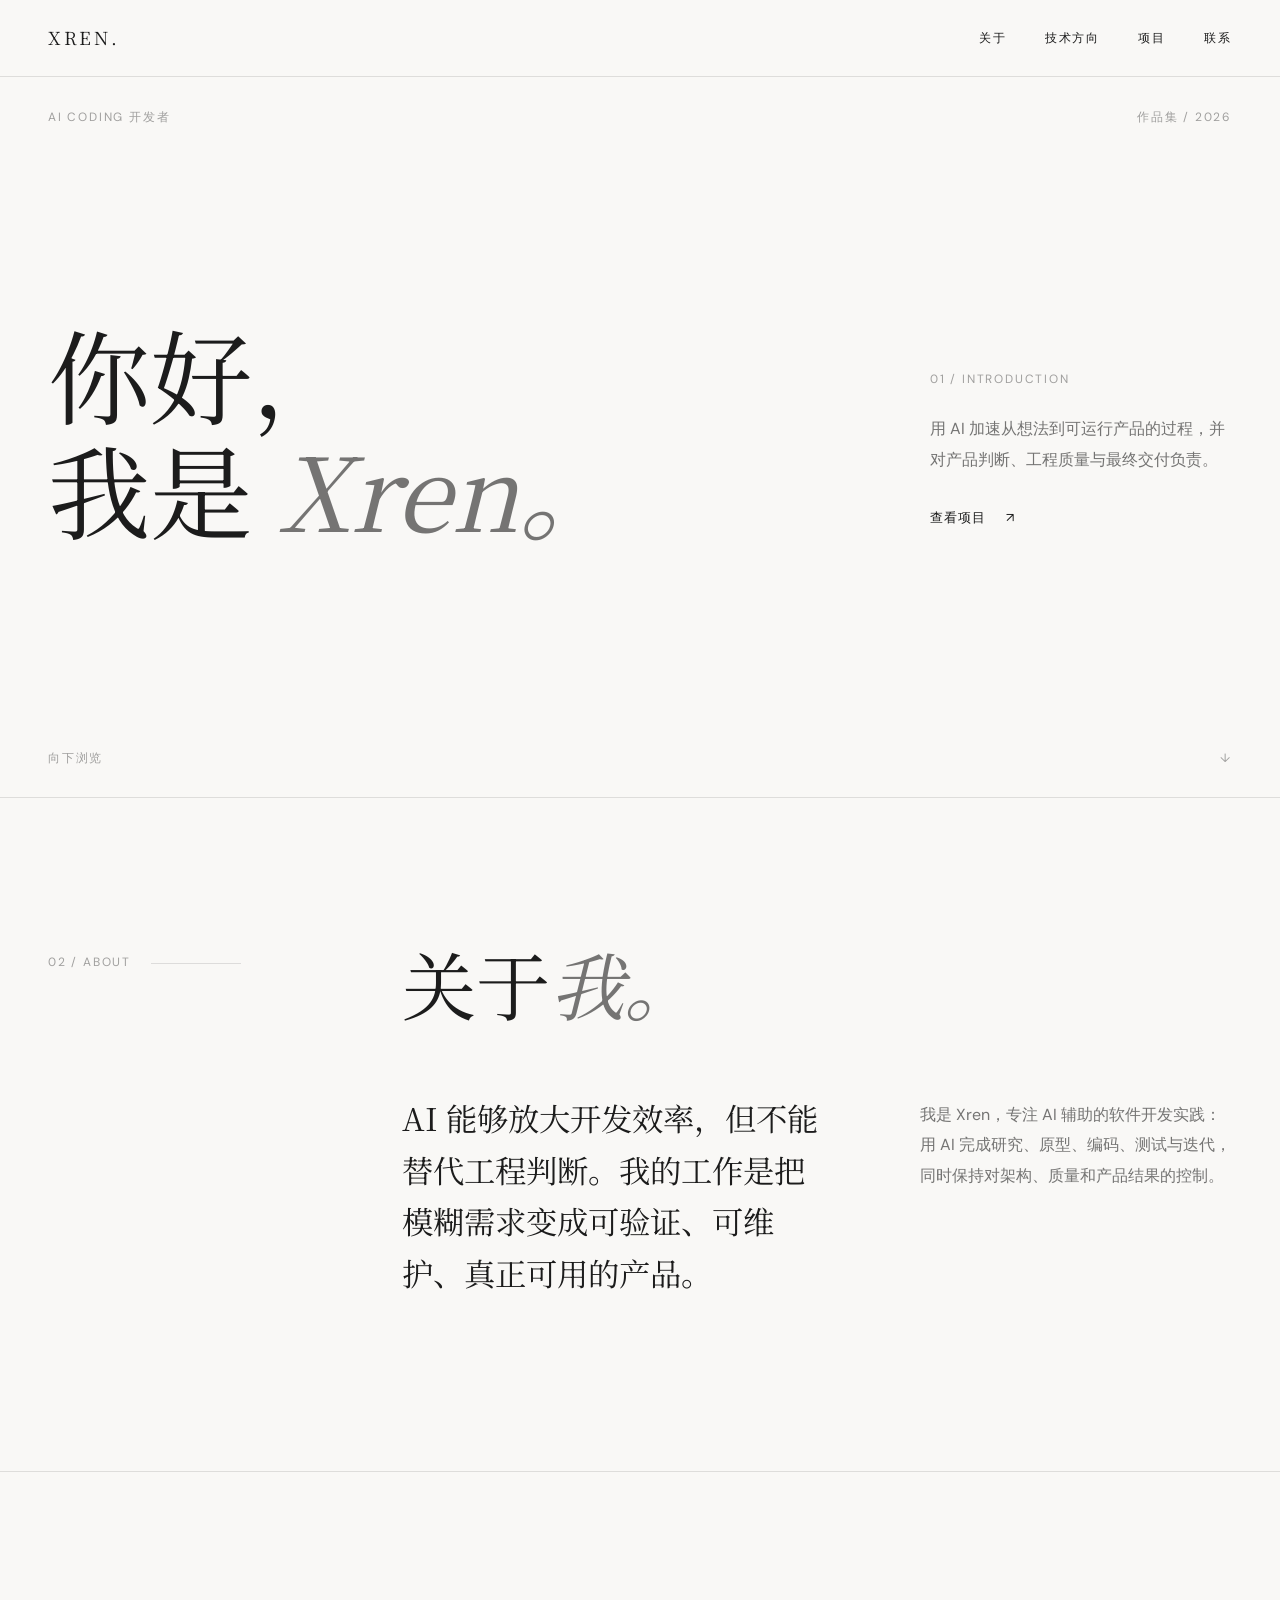
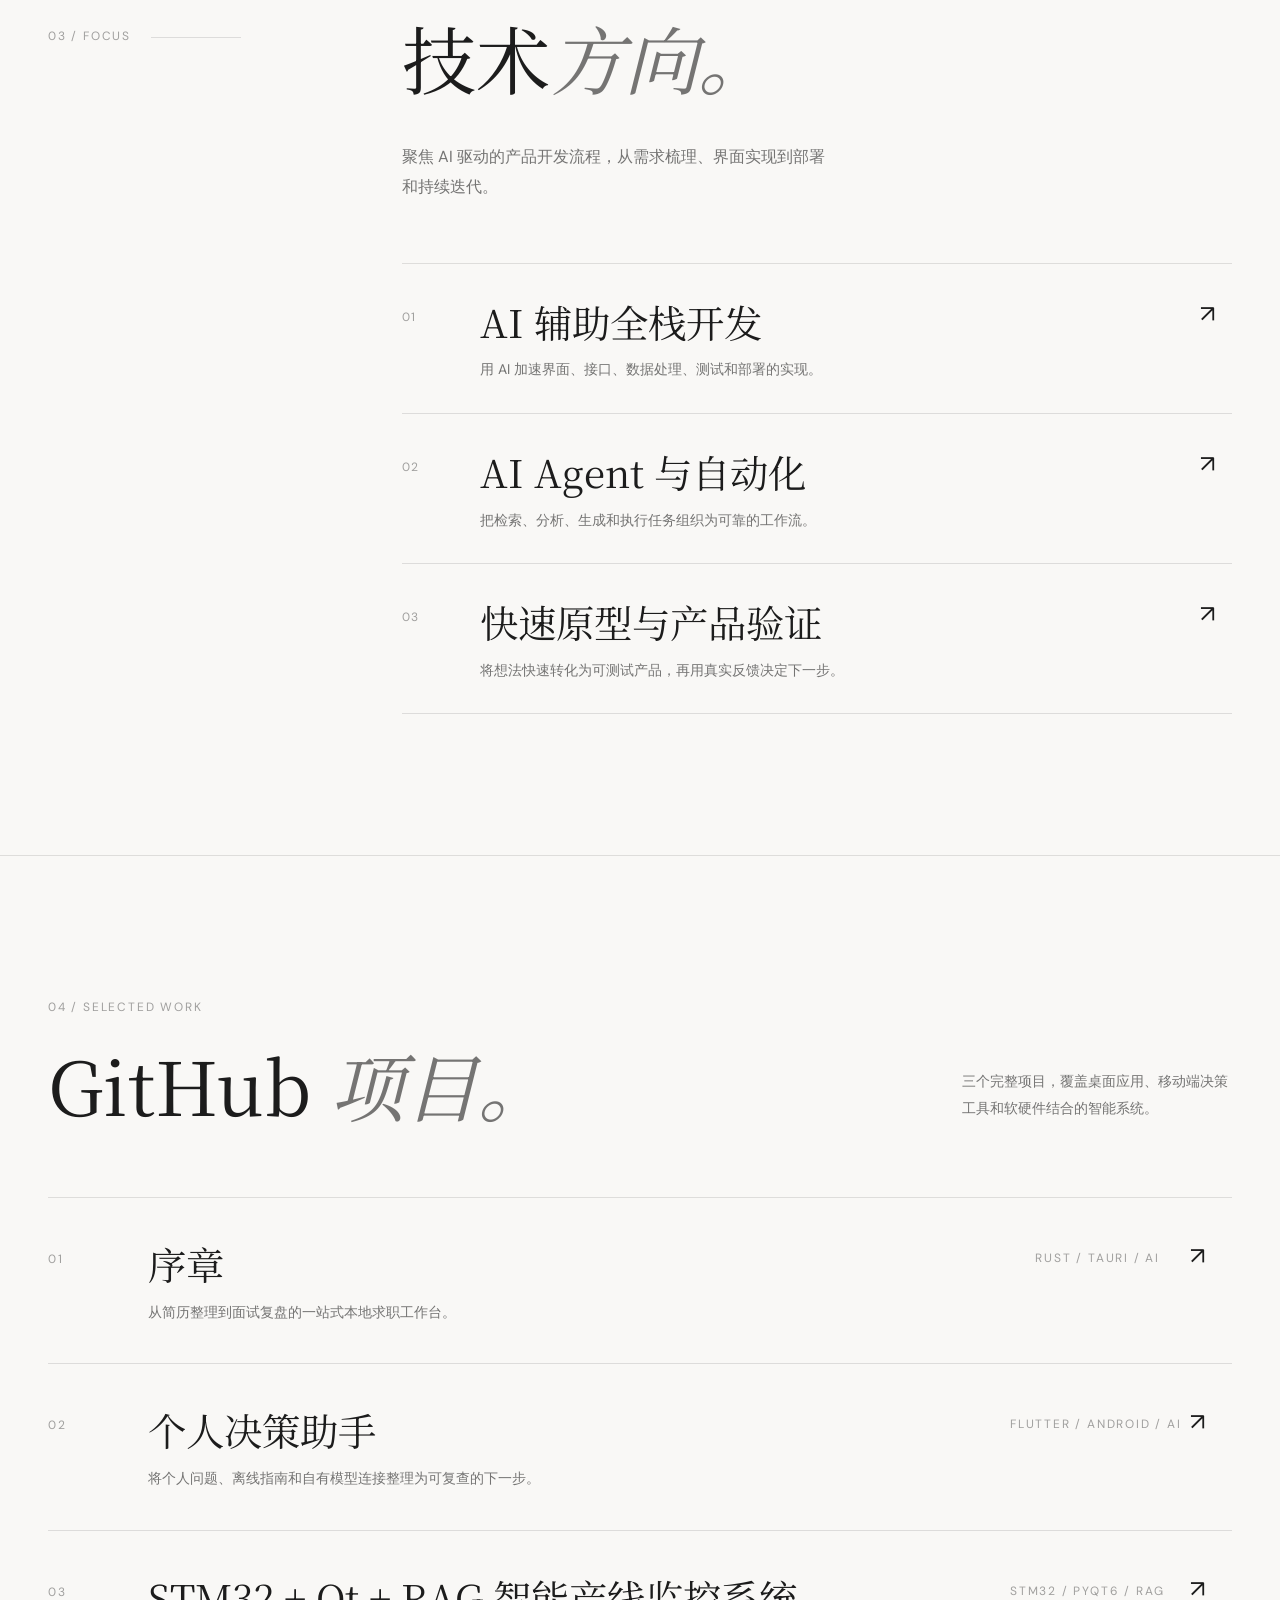
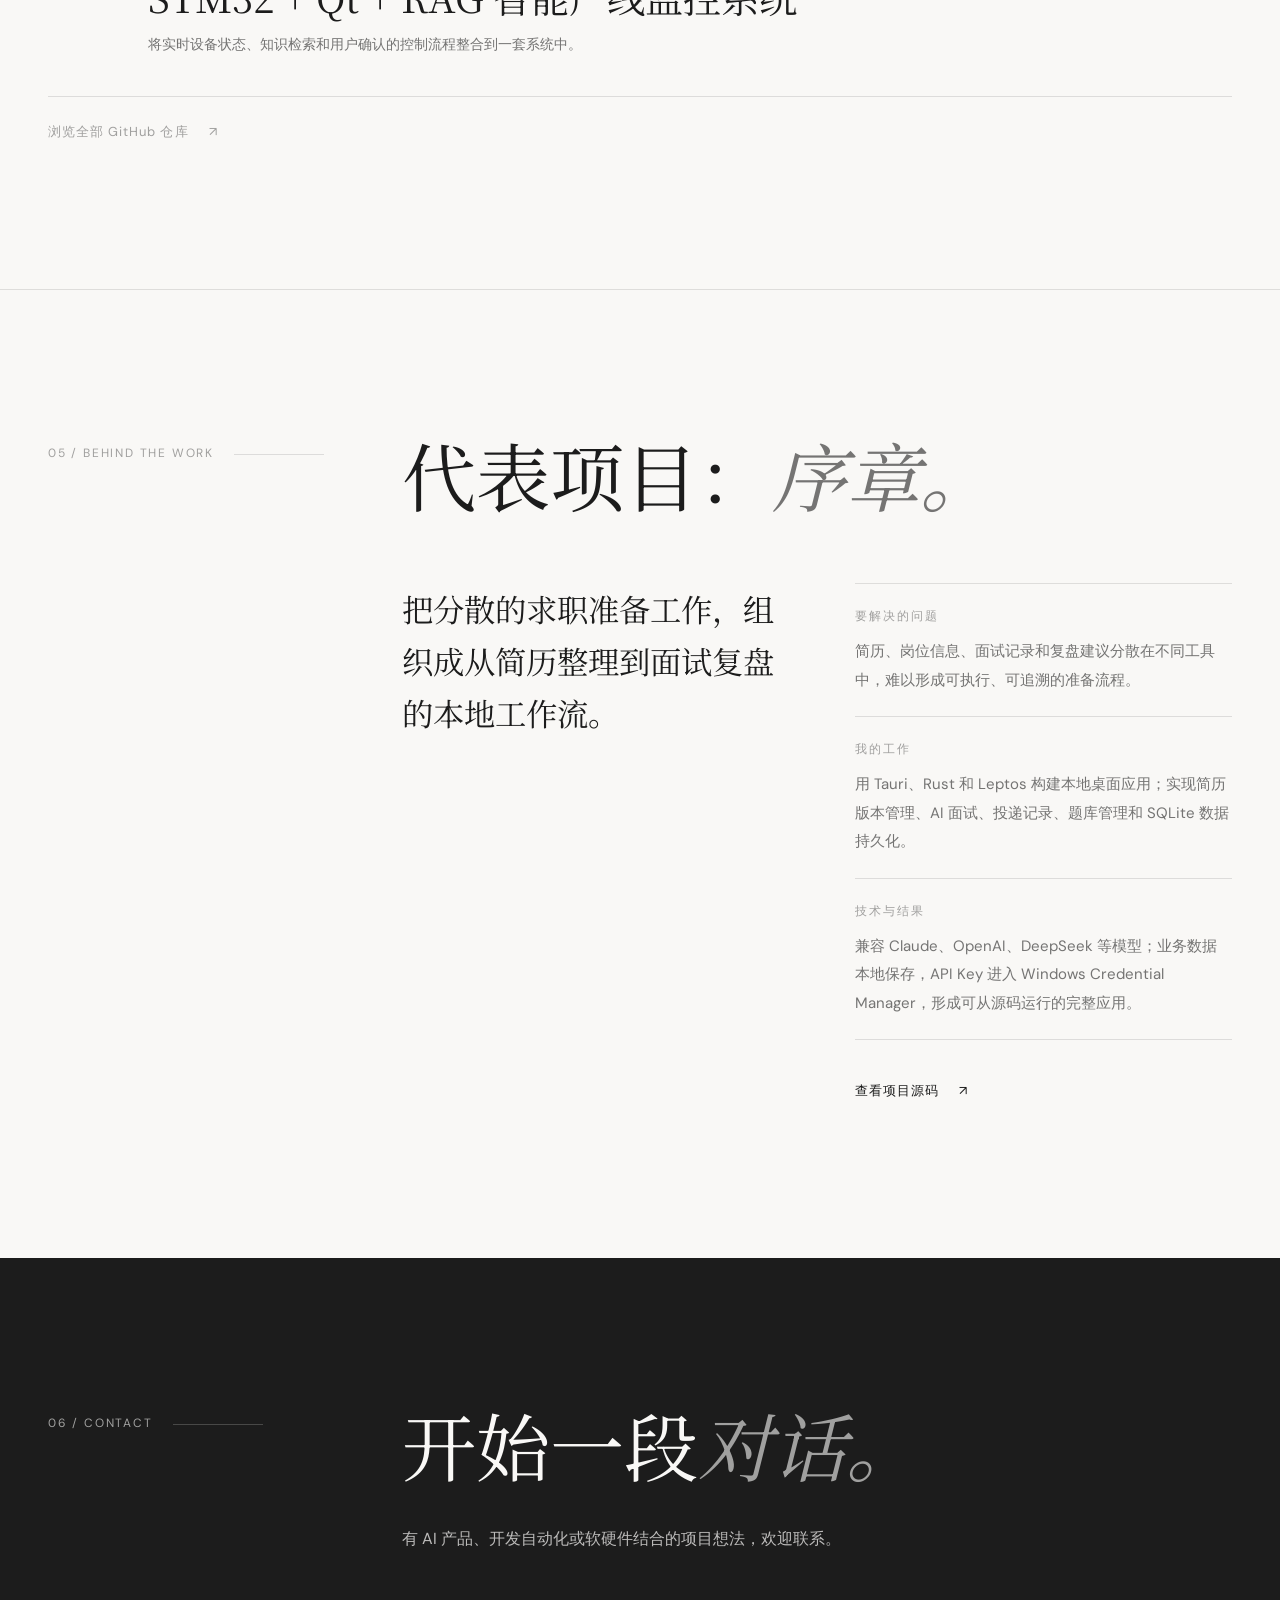
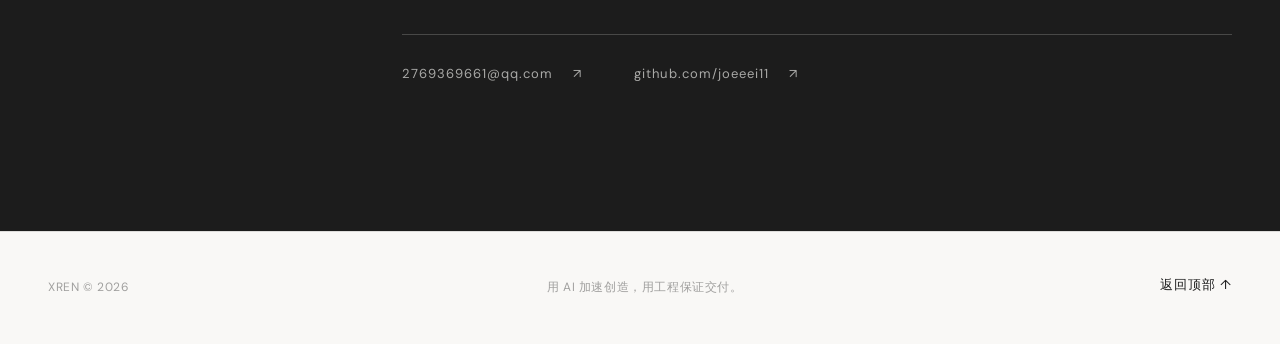
==== index.html @ 2233f20e "feat: publish personal portfolio site" ====
<!doctype html>
<html lang="zh-CN">
  <head>
    <meta charset="UTF-8" />
    <meta name="viewport" content="width=device-width, initial-scale=1" />
    <meta name="theme-color" content="#F9F8F6" />
    <meta name="description" content="Xren 的 AI Coding 作品集：从产品定义到可验证交付的开发实践。" />
    <title>Xren | AI Coding 作品集</title>
    <link rel="stylesheet" href="styles.css" />
    <script src="script.js" defer></script>
  </head>
  <body>
    <a class="skip-link" href="#main">跳转到主要内容</a>

    <header class="site-header" id="top">
      <div class="scroll-progress" aria-hidden="true"></div>
      <div class="container header-inner">
        <a class="wordmark" href="#top" aria-label="Xren，返回首页">XREN<span class="wordmark-dot">.</span></a>
        <button class="menu-toggle" type="button" aria-expanded="false" aria-controls="site-nav" aria-label="打开导航菜单">
          <span></span><span></span>
        </button>
        <nav class="site-nav" id="site-nav" aria-label="主导航">
          <a href="#about">关于</a>
          <a href="#focus">技术方向</a>
          <a href="#projects">项目</a>
          <a href="#contact">联系</a>
        </nav>
      </div>
    </header>

    <main id="main">
      <section class="hero container" aria-labelledby="hero-title">
        <div class="hero-meta"><span>AI Coding 开发者</span><span>作品集 / 2026</span></div>
        <div class="hero-body">
          <h1 id="hero-title">你好，<br />我是 <em>Xren。</em></h1>
          <div class="hero-aside">
            <span class="section-index">01 / INTRODUCTION</span>
            <p>用 AI 加速从想法到可运行产品的过程，并对产品判断、工程质量与最终交付负责。</p>
            <a class="text-link" href="#projects">查看项目 <span aria-hidden="true">↗</span></a>
          </div>
        </div>
        <div class="hero-bottom"><span>向下浏览</span><span aria-hidden="true">↓</span></div>
      </section>

      <section class="section about-section" id="about" aria-labelledby="about-title">
        <div class="container section-grid">
          <div class="section-side"><span class="section-index">02 / ABOUT</span><span class="side-rule" aria-hidden="true"></span></div>
          <div class="section-content">
            <h2 id="about-title">关于<span class="italic-muted">我。</span></h2>
            <div class="about-copy">
              <p class="lead">AI 能够放大开发效率，但不能替代工程判断。我的工作是把模糊需求变成可验证、可维护、真正可用的产品。</p>
              <p>我是 Xren，专注 AI 辅助的软件开发实践：用 AI 完成研究、原型、编码、测试与迭代，同时保持对架构、质量和产品结果的控制。</p>
            </div>
          </div>
        </div>
      </section>

      <section class="section focus-section" id="focus" aria-labelledby="focus-title">
        <div class="container section-grid">
          <div class="section-side"><span class="section-index">03 / FOCUS</span><span class="side-rule" aria-hidden="true"></span></div>
          <div class="section-content">
            <h2 id="focus-title">技术<span class="italic-muted">方向。</span></h2>
            <p class="section-intro">聚焦 AI 驱动的产品开发流程，从需求梳理、界面实现到部署和持续迭代。</p>
            <ol class="focus-list">
              <li><span class="item-number">01</span><div><h3>AI 辅助全栈开发</h3><p>用 AI 加速界面、接口、数据处理、测试和部署的实现。</p></div><span class="item-mark" aria-hidden="true">↗</span></li>
              <li><span class="item-number">02</span><div><h3>AI Agent 与自动化</h3><p>把检索、分析、生成和执行任务组织为可靠的工作流。</p></div><span class="item-mark" aria-hidden="true">↗</span></li>
              <li><span class="item-number">03</span><div><h3>快速原型与产品验证</h3><p>将想法快速转化为可测试产品，再用真实反馈决定下一步。</p></div><span class="item-mark" aria-hidden="true">↗</span></li>
            </ol>
          </div>
        </div>
      </section>

      <section class="section projects-section" id="projects" aria-labelledby="projects-title">
        <div class="container">
          <div class="section-heading"><div><span class="section-index">04 / SELECTED WORK</span><h2 id="projects-title">GitHub <span class="italic-muted">项目。</span></h2></div><p>三个完整项目，覆盖桌面应用、移动端决策工具和软硬件结合的智能系统。</p></div>
          <div class="project-list" aria-label="项目列表">
            <a class="project-row" href="https://github.com/joeeei11/---" target="_blank" rel="noopener noreferrer"><span class="item-number">01</span><div><h3>序章</h3><p>从简历整理到面试复盘的一站式本地求职工作台。</p></div><span class="project-category">RUST / TAURI / AI</span><span class="project-arrow" aria-hidden="true">↗</span></a>
            <a class="project-row" href="https://github.com/joeeei11/-" target="_blank" rel="noopener noreferrer"><span class="item-number">02</span><div><h3>个人决策助手</h3><p>将个人问题、离线指南和自有模型连接整理为可复查的下一步。</p></div><span class="project-category">FLUTTER / ANDROID / AI</span><span class="project-arrow" aria-hidden="true">↗</span></a>
            <a class="project-row" href="https://github.com/joeeei11/STM32-QT-RAG-auto-system" target="_blank" rel="noopener noreferrer"><span class="item-number">03</span><div><h3>STM32 + Qt + RAG 智能产线监控系统</h3><p>将实时设备状态、知识检索和用户确认的控制流程整合到一套系统中。</p></div><span class="project-category">STM32 / PYQT6 / RAG</span><span class="project-arrow" aria-hidden="true">↗</span></a>
          </div>
          <p class="content-note"><a class="text-link" href="https://github.com/joeeei11" target="_blank" rel="noopener noreferrer">浏览全部 GitHub 仓库 <span aria-hidden="true">↗</span></a></p>
        </div>
      </section>

      <section class="section detail-section" id="project-detail" aria-labelledby="detail-title">
        <div class="container section-grid">
          <div class="section-side"><span class="section-index">05 / BEHIND THE WORK</span><span class="side-rule" aria-hidden="true"></span></div>
          <div class="section-content">
            <h2 id="detail-title">代表项目：<span class="italic-muted">序章。</span></h2>
            <div class="detail-layout">
              <p class="lead">把分散的求职准备工作，组织成从简历整理到面试复盘的本地工作流。</p>
              <dl class="detail-list">
                <div><dt>要解决的问题</dt><dd>简历、岗位信息、面试记录和复盘建议分散在不同工具中，难以形成可执行、可追溯的准备流程。</dd></div>
                <div><dt>我的工作</dt><dd>用 Tauri、Rust 和 Leptos 构建本地桌面应用；实现简历版本管理、AI 面试、投递记录、题库管理和 SQLite 数据持久化。</dd></div>
                <div><dt>技术与结果</dt><dd>兼容 Claude、OpenAI、DeepSeek 等模型；业务数据本地保存，API Key 进入 Windows Credential Manager，形成可从源码运行的完整应用。</dd></div>
              </dl>
              <a class="text-link detail-link" href="https://github.com/joeeei11/---" target="_blank" rel="noopener noreferrer">查看项目源码 <span aria-hidden="true">↗</span></a>
            </div>
          </div>
        </div>
      </section>

      <section class="section contact-section" id="contact" aria-labelledby="contact-title">
        <div class="container section-grid">
          <div class="section-side"><span class="section-index">06 / CONTACT</span><span class="side-rule" aria-hidden="true"></span></div>
          <div class="section-content">
            <h2 id="contact-title">开始一段<span class="italic-muted">对话。</span></h2>
            <p class="contact-copy">有 AI 产品、开发自动化或软硬件结合的项目想法，欢迎联系。</p>
            <div class="contact-links"><a class="text-link" href="mailto:2769369661@qq.com">2769369661@qq.com <span aria-hidden="true">↗</span></a><a class="text-link" href="https://github.com/joeeei11" target="_blank" rel="noopener noreferrer">github.com/joeeei11 <span aria-hidden="true">↗</span></a></div>
          </div>
        </div>
      </section>
    </main>

    <footer class="site-footer">
      <div class="container footer-inner"><span>XREN © <span id="year">2026</span></span><span>用 AI 加速创造，用工程保证交付。</span><a class="text-link" href="#top">返回顶部 ↑</a></div>
    </footer>
  </body>
</html>
---- styles.css ----
@import url('https://fonts.googleapis.com/css2?family=DM+Sans:wght@400;500;600&family=Noto+Serif+SC:wght@400;500&display=swap');

:root{--paper:#F9F8F6;--ink:#1C1C1C;--muted:rgba(28,28,28,.6);--soft:rgba(28,28,28,.4);--rule:rgba(28,28,28,.12);--side:clamp(24px,4vw,48px);--serif:'Noto Serif SC',Georgia,serif;--sans:'DM Sans','Microsoft YaHei',sans-serif}
*{box-sizing:border-box}
html{scroll-behavior:smooth;scroll-padding-top:84px}
body{margin:0;background:var(--paper);color:var(--ink);font-family:var(--sans);font-size:16px;line-height:1.75}
a{color:inherit;text-decoration:none}
button{font:inherit}
button,a{-webkit-tap-highlight-color:transparent}
:focus-visible{outline:2px solid var(--ink);outline-offset:5px}
::selection{background:var(--ink);color:var(--paper)}
.container{width:min(100%,1440px);margin-inline:auto;padding-inline:var(--side)}
.skip-link{position:fixed;z-index:200;top:-80px;left:16px;padding:8px 14px;background:var(--ink);color:var(--paper)}
.skip-link:focus{top:16px}
.site-header{position:sticky;top:0;z-index:50;background:rgba(249,248,246,.96);border-bottom:1px solid var(--rule);backdrop-filter:blur(12px)}
.scroll-progress{position:absolute;bottom:-1px;left:0;width:100%;height:1px;background:var(--ink);transform:scaleX(var(--scroll-progress,0));transform-origin:left;pointer-events:none}
.header-inner{height:76px;display:flex;align-items:center;justify-content:space-between;gap:32px}
.wordmark{font-family:var(--serif);font-size:18px;font-weight:400;letter-spacing:.15em;white-space:nowrap}
.wordmark-dot{letter-spacing:0}
.site-nav{display:flex;align-items:center;gap:clamp(24px,3vw,48px)}
.site-nav a,.section-index,.hero-meta,.hero-bottom,.item-number,.project-category,.content-note,.contact-links,.site-footer{font-size:12px;letter-spacing:.15em}
.site-nav a,.text-link,.site-footer a{position:relative}
.site-nav a::after,.text-link::after{content:"";position:absolute;right:0;bottom:-3px;left:0;height:1px;background:currentColor;transform:scaleX(0);transform-origin:right;transition:transform .5s ease}
.site-nav a:hover::after,.site-nav a:focus-visible::after,.text-link:hover::after,.text-link:focus-visible::after{transform:scaleX(1);transform-origin:left}
.site-nav a[aria-current="location"]{color:var(--ink)}
.site-nav a[aria-current="location"]::after{transform:scaleX(1)}
.menu-toggle{display:none}
.hero{min-height:min(720px,calc(100svh - 76px));display:flex;flex-direction:column;justify-content:space-between;padding-top:30px;padding-bottom:28px}
.hero-meta,.hero-bottom{display:flex;justify-content:space-between;gap:20px;text-transform:uppercase;color:var(--soft)}
.hero-body{display:grid;grid-template-columns:minmax(0,8fr) minmax(230px,3fr);gap:clamp(32px,6vw,96px);align-items:end;padding-block:70px 84px}
h1,h2,h3,p{margin-top:0}
h1,h2,h3{font-family:var(--serif);font-weight:400;letter-spacing:0}
h1{margin-bottom:0;font-size:clamp(58px,8vw,136px);line-height:1.12}
h1 em,.italic-muted{font-style:italic;color:var(--muted)}
.hero-aside{padding-bottom:12px}
.section-index{display:block;color:var(--soft);text-transform:uppercase;white-space:nowrap}
.hero-aside p{max-width:340px;margin:24px 0 28px;color:var(--muted);line-height:1.9}
.text-link{display:inline-flex;gap:20px;align-items:center;padding-bottom:4px;font-size:13px;letter-spacing:.08em}
.text-link span{transition:transform .5s ease}
.text-link:hover span{transform:translate(3px,-3px)}
.section{padding-block:clamp(96px,11vw,160px);border-top:1px solid var(--rule)}
.section-grid{display:grid;grid-template-columns:minmax(160px,3fr) minmax(0,9fr);gap:clamp(40px,6vw,96px)}
.section-side{display:flex;align-items:flex-start;gap:20px;padding-top:13px}
.side-rule{height:1px;flex:1;max-width:90px;margin-top:11px;background:var(--rule)}
h2{margin-bottom:64px;font-size:clamp(42px,5.8vw,88px);line-height:1.2}
.about-copy{display:grid;grid-template-columns:minmax(0,1.1fr) minmax(0,.8fr);gap:clamp(32px,7vw,120px);align-items:start}
.lead{font-family:var(--serif);font-size:clamp(23px,2.45vw,36px);line-height:1.65}
.about-copy>p:last-child,.section-intro,.focus-list p,.project-row p,.section-heading>p,.detail-list dd,.contact-copy{color:var(--muted);line-height:1.9}
.about-copy>p:last-child{max-width:360px;margin-top:8px}
.section-intro{max-width:430px;margin-top:-24px;margin-bottom:60px}
.focus-list{list-style:none;margin:0;padding:0;border-top:1px solid var(--rule)}
.focus-list li{display:grid;grid-template-columns:54px 1fr 32px;gap:24px;align-items:start;padding:30px 0;border-bottom:1px solid var(--rule);transition:background .5s ease}
.focus-list li:hover,.project-row:hover{background:rgba(28,28,28,.02)}
.item-number{padding-top:13px;color:var(--soft)}
.focus-list h3,.project-row h3{margin:0;font-size:clamp(27px,3vw,42px);line-height:1.45;transition:font-style .5s ease}
.focus-list li:hover h3,.project-row:hover h3{font-style:italic}
.focus-list p,.project-row p{margin:7px 0 0;font-size:14px}
.item-mark,.project-arrow{padding-top:8px;font-size:24px;line-height:1;transition:transform .5s ease}
.focus-list li:hover .item-mark,.project-row:hover .project-arrow{transform:translate(3px,-3px)}
.section-heading{display:flex;justify-content:space-between;align-items:end;gap:48px;margin-bottom:68px}
.section-heading h2{margin:22px 0 0}
.section-heading>p{max-width:270px;margin:0 0 8px;font-size:14px}
.project-list{border-top:1px solid var(--rule)}
.project-row{display:grid;grid-template-columns:70px minmax(0,1fr) 150px 30px;gap:30px;align-items:start;padding:38px 12px 38px 0;border-bottom:1px solid var(--rule);transition:background .5s ease}
.project-category{padding-top:12px;text-align:right;color:var(--soft);white-space:nowrap}
.content-note{margin:24px 0 0;color:var(--soft);letter-spacing:0}
.detail-layout{display:grid;grid-template-columns:minmax(0,1fr) minmax(0,1fr);gap:clamp(44px,6vw,100px)}
.detail-layout .lead{max-width:490px}
.detail-list{margin:0;border-top:1px solid var(--rule)}
.detail-list div{padding:22px 0;border-bottom:1px solid var(--rule)}
.detail-list dt{font-size:12px;letter-spacing:.16em;color:var(--soft)}
.detail-list dd{margin:10px 0 0;font-size:15px}
.detail-link{grid-column:2;justify-self:start;margin-top:-48px}
.contact-section{background:var(--ink);color:var(--paper)}
.contact-section .section-index,.contact-section .italic-muted{color:rgba(249,248,246,.6)}
.contact-section .side-rule{background:rgba(249,248,246,.2)}
.contact-section h2{margin-bottom:35px}
.contact-copy{max-width:450px;color:rgba(249,248,246,.72)}
.contact-links{display:flex;flex-wrap:wrap;gap:16px 52px;margin-top:80px;padding-top:28px;border-top:1px solid rgba(249,248,246,.2);letter-spacing:.08em;color:rgba(249,248,246,.64)}
.site-footer{border-top:1px solid var(--rule);color:var(--soft);letter-spacing:.05em}
.footer-inner{display:flex;justify-content:space-between;align-items:center;gap:25px;min-height:112px}
.site-footer a{color:var(--ink)}

@media (prefers-reduced-motion:no-preference){
  .hero-meta{animation:hero-enter .7s cubic-bezier(.16,1,.3,1) both}
  .hero h1{animation:hero-enter .9s .12s cubic-bezier(.16,1,.3,1) both}
  .hero-aside{animation:hero-enter .9s .3s cubic-bezier(.16,1,.3,1) both}
  .motion-ready .reveal{opacity:0;transform:translateY(22px);transition:opacity .75s ease,transform .75s cubic-bezier(.16,1,.3,1);transition-delay:var(--reveal-delay,0ms)}
  .motion-ready .reveal.is-visible{opacity:1;transform:translateY(0)}
}
@keyframes hero-enter{from{opacity:0;transform:translateY(18px)}to{opacity:1;transform:translateY(0)}}
@media(max-width:900px){.hero-body{grid-template-columns:1fr;gap:50px}.hero-aside{max-width:450px}.section-grid{grid-template-columns:1fr;gap:38px}.section-side{padding-top:0}.about-copy,.detail-layout{gap:48px}.detail-link{grid-column:1;margin-top:0}}
@media(max-width:640px){html{scroll-padding-top:68px}.header-inner{height:68px}.wordmark{font-size:15px}.menu-toggle{display:flex;width:44px;height:44px;flex-direction:column;align-items:center;justify-content:center;gap:6px;border:0;background:transparent;cursor:pointer}.menu-toggle span{display:block;width:22px;height:1px;background:var(--ink);transition:transform .3s ease}.menu-toggle[aria-expanded="true"] span:first-child{transform:translateY(3.5px) rotate(45deg)}.menu-toggle[aria-expanded="true"] span:last-child{transform:translateY(-3.5px) rotate(-45deg)}.site-nav{display:none;position:absolute;top:68px;left:0;right:0;padding:20px var(--side) 30px;background:var(--paper);border-bottom:1px solid var(--rule);flex-direction:column;align-items:stretch;gap:0}.site-nav.is-open{display:flex}.site-nav a{padding:12px 0;font-size:14px}.hero{min-height:calc(100svh - 68px)}.hero-meta,.hero-bottom{font-size:10px}.hero-body{padding-block:72px;gap:48px}h1{font-size:clamp(50px,12vw,76px)}h2{margin-bottom:42px}.section{padding-block:96px}.about-copy,.detail-layout{grid-template-columns:1fr;gap:24px}.section-intro{margin-top:-10px;margin-bottom:45px}.focus-list li{grid-template-columns:30px 1fr 24px;gap:12px;padding:28px 0}.focus-list h3,.project-row h3{font-size:27px}.section-heading{display:block;margin-bottom:42px}.section-heading>p{margin:20px 0 0}.project-row{grid-template-columns:30px 1fr 24px;gap:12px;padding-block:29px}.project-category{grid-column:2;grid-row:2;text-align:left;padding-top:0}.project-arrow{grid-column:3;grid-row:1}.contact-links{margin-top:56px;flex-direction:column}.footer-inner{min-height:130px;flex-wrap:wrap;justify-content:space-between;padding-block:26px}.footer-inner>span:nth-child(2){width:100%;order:3}}
@media(prefers-reduced-motion:reduce){html{scroll-behavior:auto}*,*::before,*::after{animation-duration:.01ms!important;transition-duration:.01ms!important}}
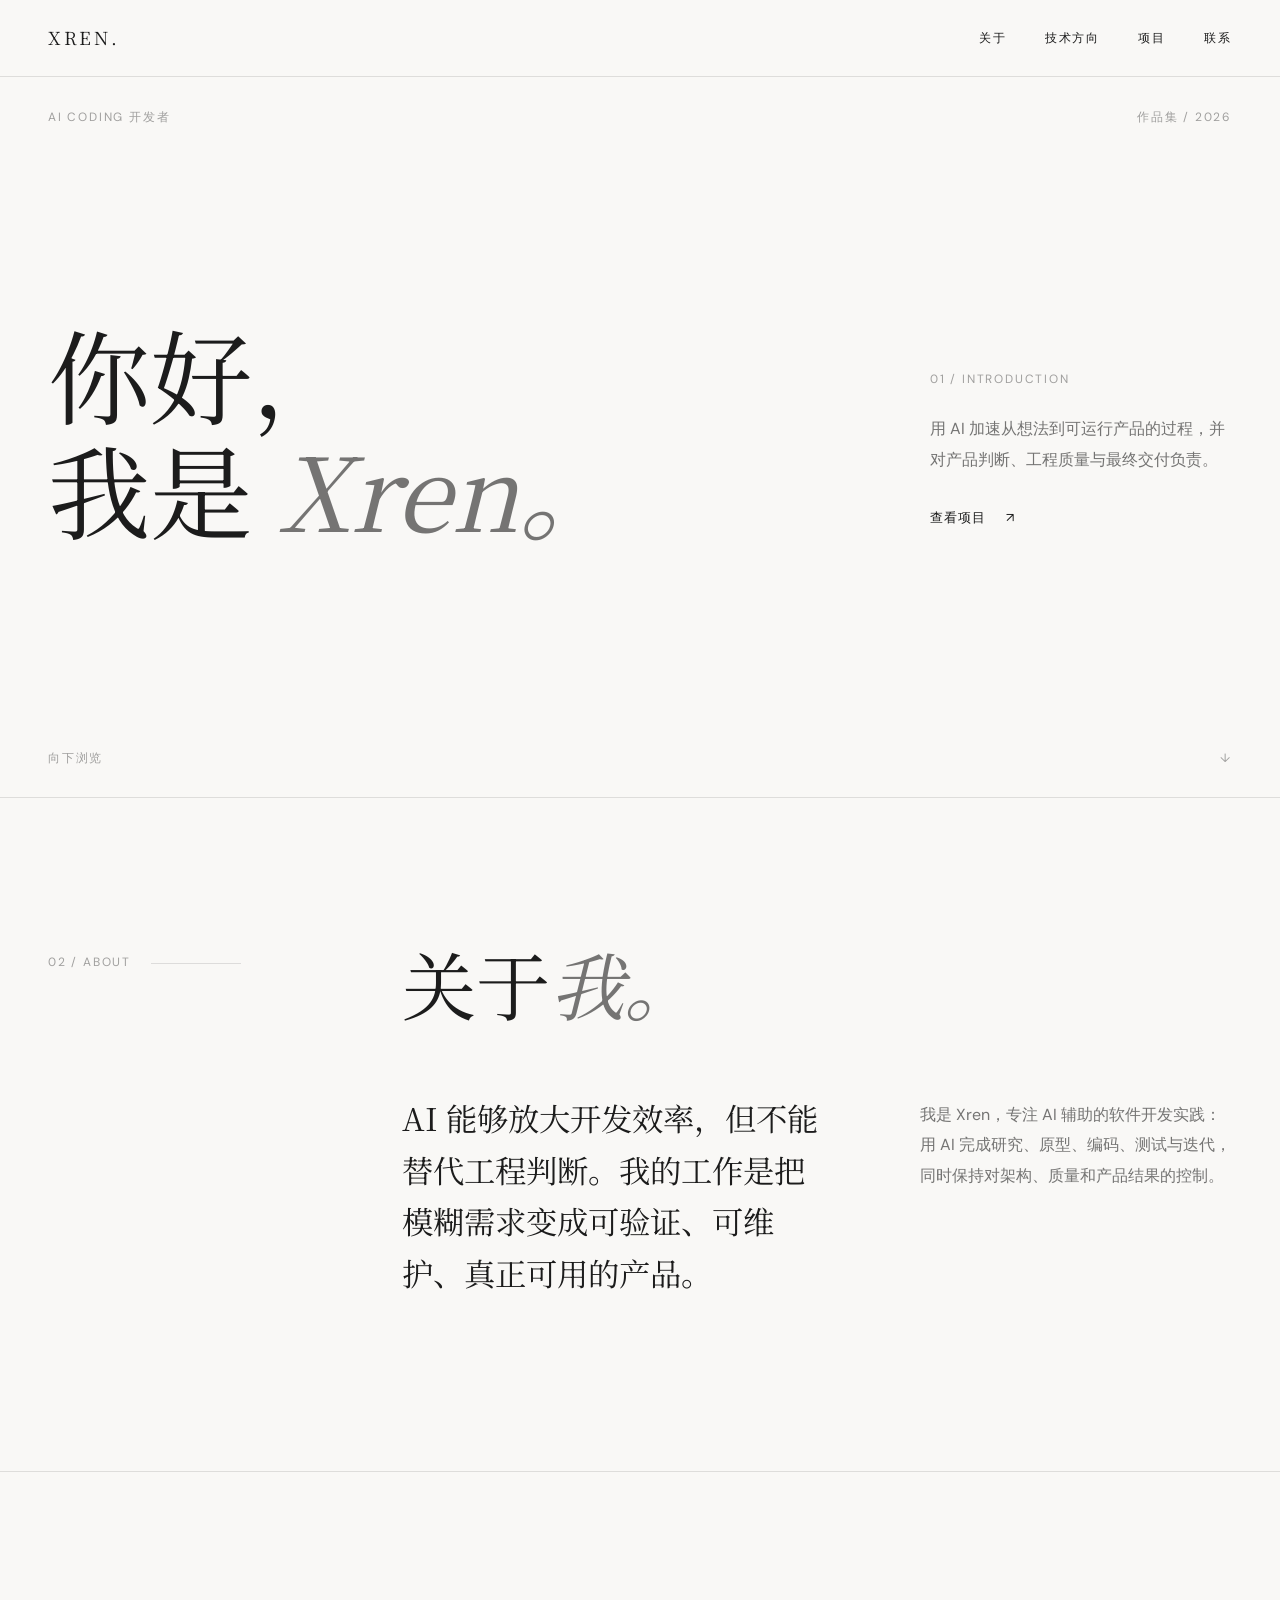
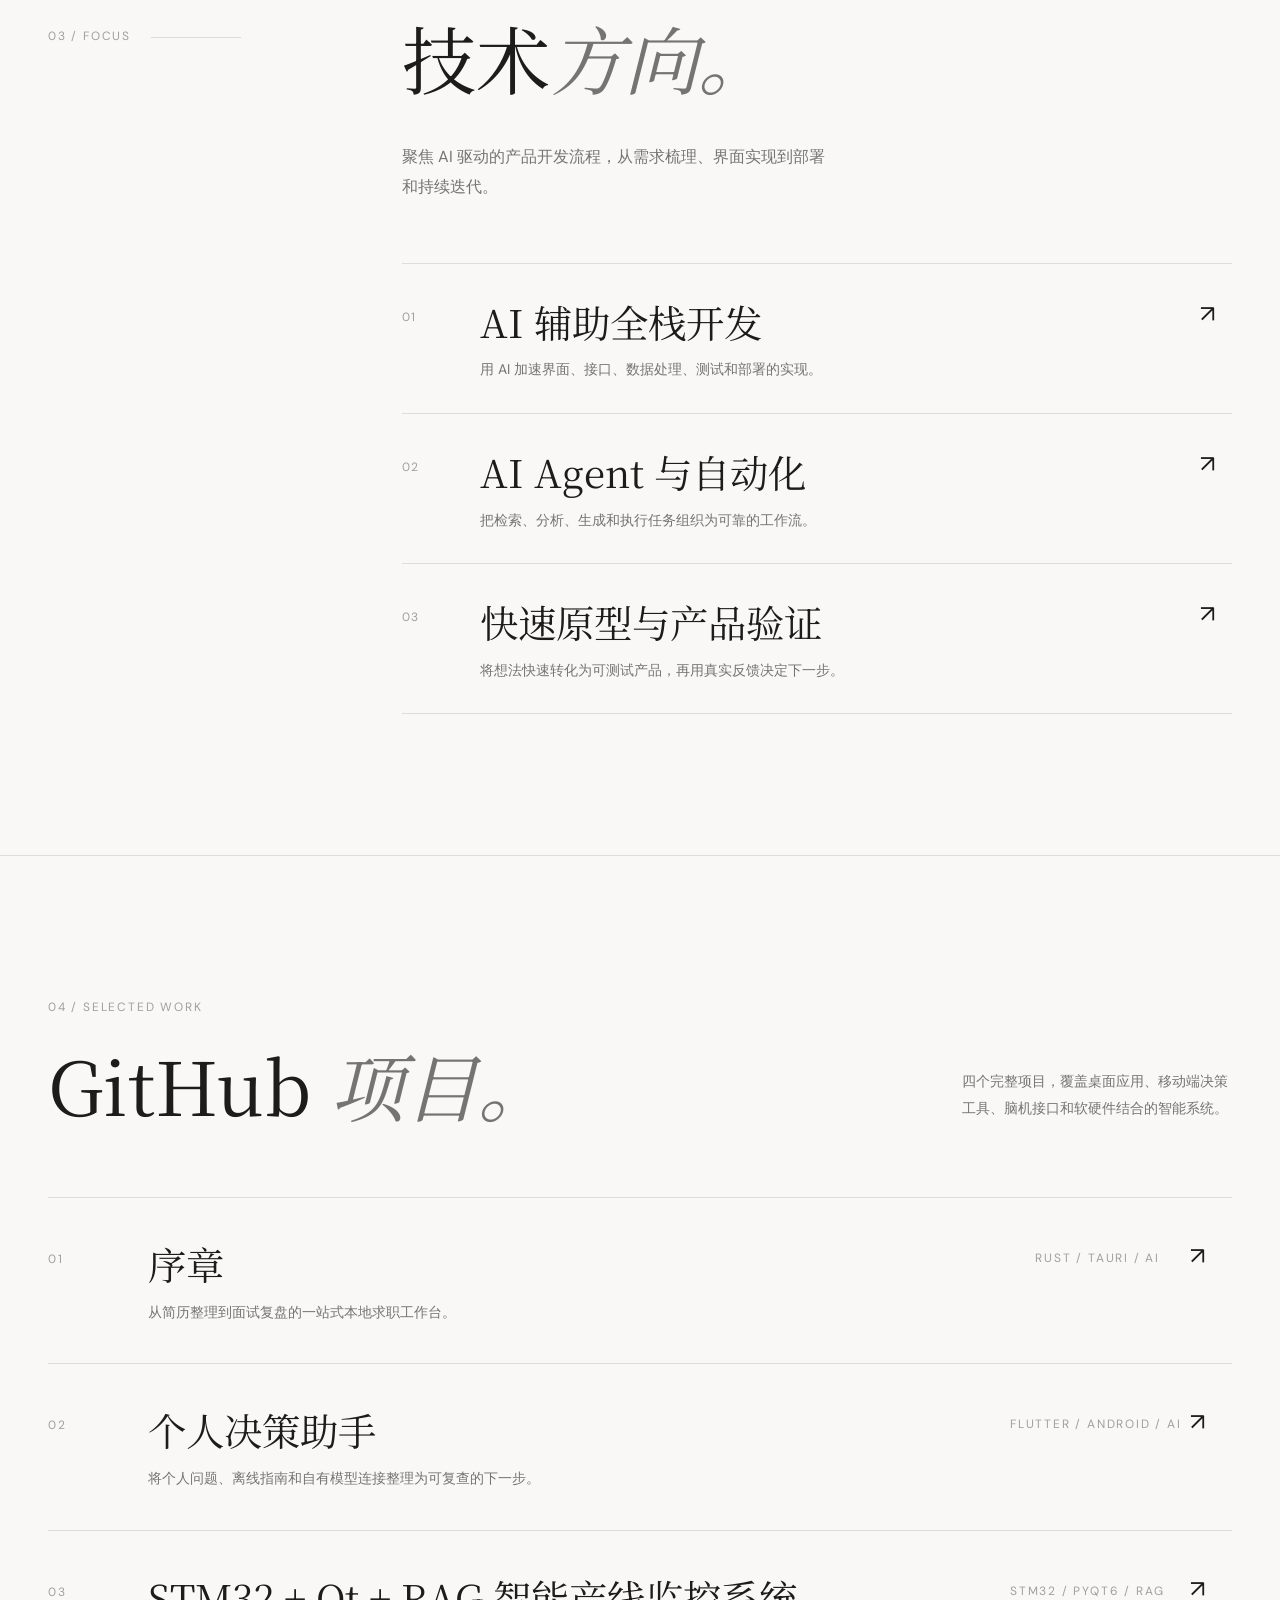
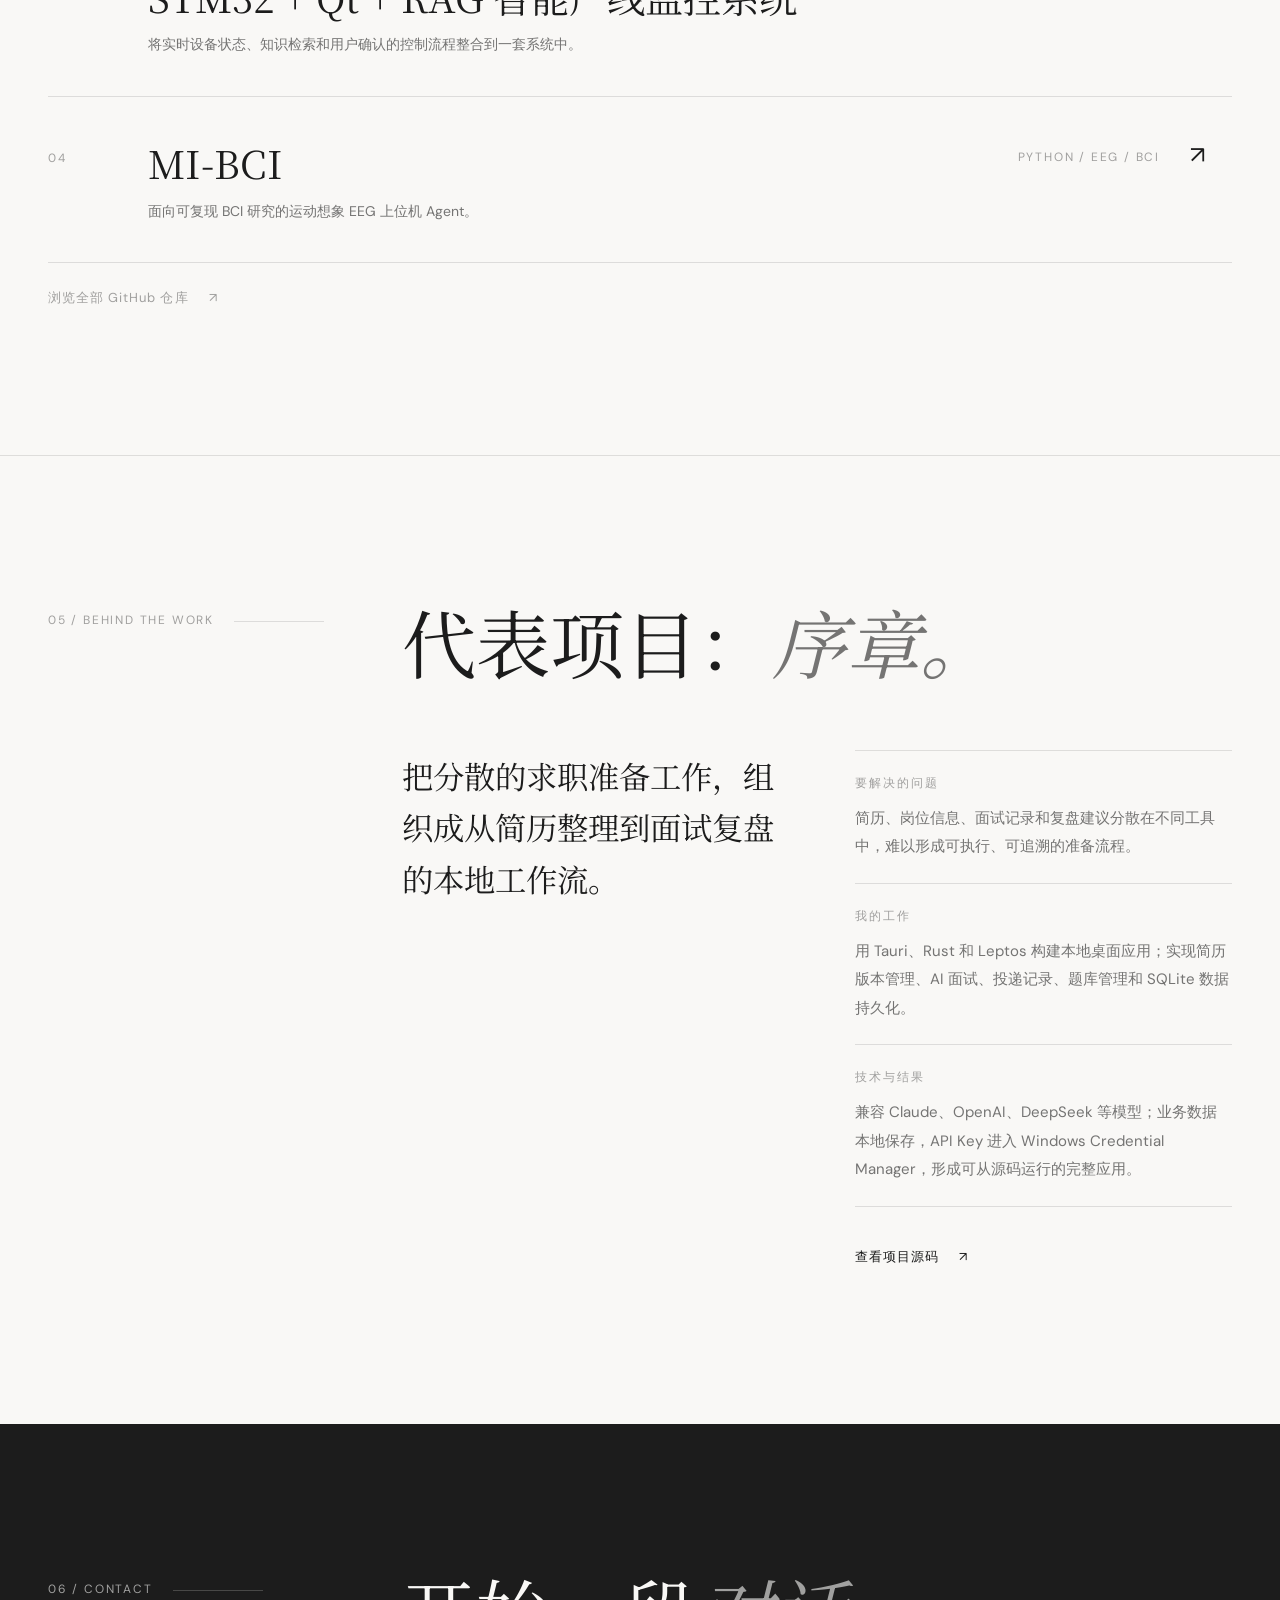
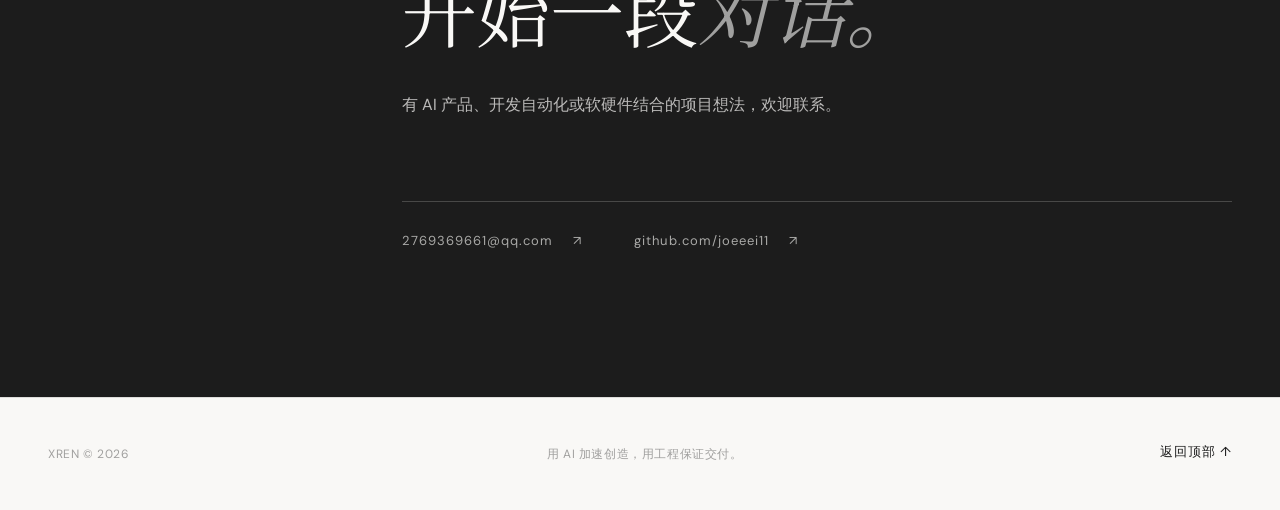
==== commit c6a6ac25: "feat: add mi-bci project" ====
--- a/index.html
+++ b/index.html
@@ -72,11 +72,12 @@
 
       <section class="section projects-section" id="projects" aria-labelledby="projects-title">
         <div class="container">
-          <div class="section-heading"><div><span class="section-index">04 / SELECTED WORK</span><h2 id="projects-title">GitHub <span class="italic-muted">项目。</span></h2></div><p>三个完整项目，覆盖桌面应用、移动端决策工具和软硬件结合的智能系统。</p></div>
+          <div class="section-heading"><div><span class="section-index">04 / SELECTED WORK</span><h2 id="projects-title">GitHub <span class="italic-muted">项目。</span></h2></div><p>四个完整项目，覆盖桌面应用、移动端决策工具、脑机接口和软硬件结合的智能系统。</p></div>
           <div class="project-list" aria-label="项目列表">
             <a class="project-row" href="https://github.com/joeeei11/---" target="_blank" rel="noopener noreferrer"><span class="item-number">01</span><div><h3>序章</h3><p>从简历整理到面试复盘的一站式本地求职工作台。</p></div><span class="project-category">RUST / TAURI / AI</span><span class="project-arrow" aria-hidden="true">↗</span></a>
             <a class="project-row" href="https://github.com/joeeei11/-" target="_blank" rel="noopener noreferrer"><span class="item-number">02</span><div><h3>个人决策助手</h3><p>将个人问题、离线指南和自有模型连接整理为可复查的下一步。</p></div><span class="project-category">FLUTTER / ANDROID / AI</span><span class="project-arrow" aria-hidden="true">↗</span></a>
             <a class="project-row" href="https://github.com/joeeei11/STM32-QT-RAG-auto-system" target="_blank" rel="noopener noreferrer"><span class="item-number">03</span><div><h3>STM32 + Qt + RAG 智能产线监控系统</h3><p>将实时设备状态、知识检索和用户确认的控制流程整合到一套系统中。</p></div><span class="project-category">STM32 / PYQT6 / RAG</span><span class="project-arrow" aria-hidden="true">↗</span></a>
+            <a class="project-row" href="https://github.com/joeeei11/mi-bci" target="_blank" rel="noopener noreferrer"><span class="item-number">04</span><div><h3>MI-BCI</h3><p>面向可复现 BCI 研究的运动想象 EEG 上位机 Agent。</p></div><span class="project-category">PYTHON / EEG / BCI</span><span class="project-arrow" aria-hidden="true">↗</span></a>
           </div>
           <p class="content-note"><a class="text-link" href="https://github.com/joeeei11" target="_blank" rel="noopener noreferrer">浏览全部 GitHub 仓库 <span aria-hidden="true">↗</span></a></p>
         </div>
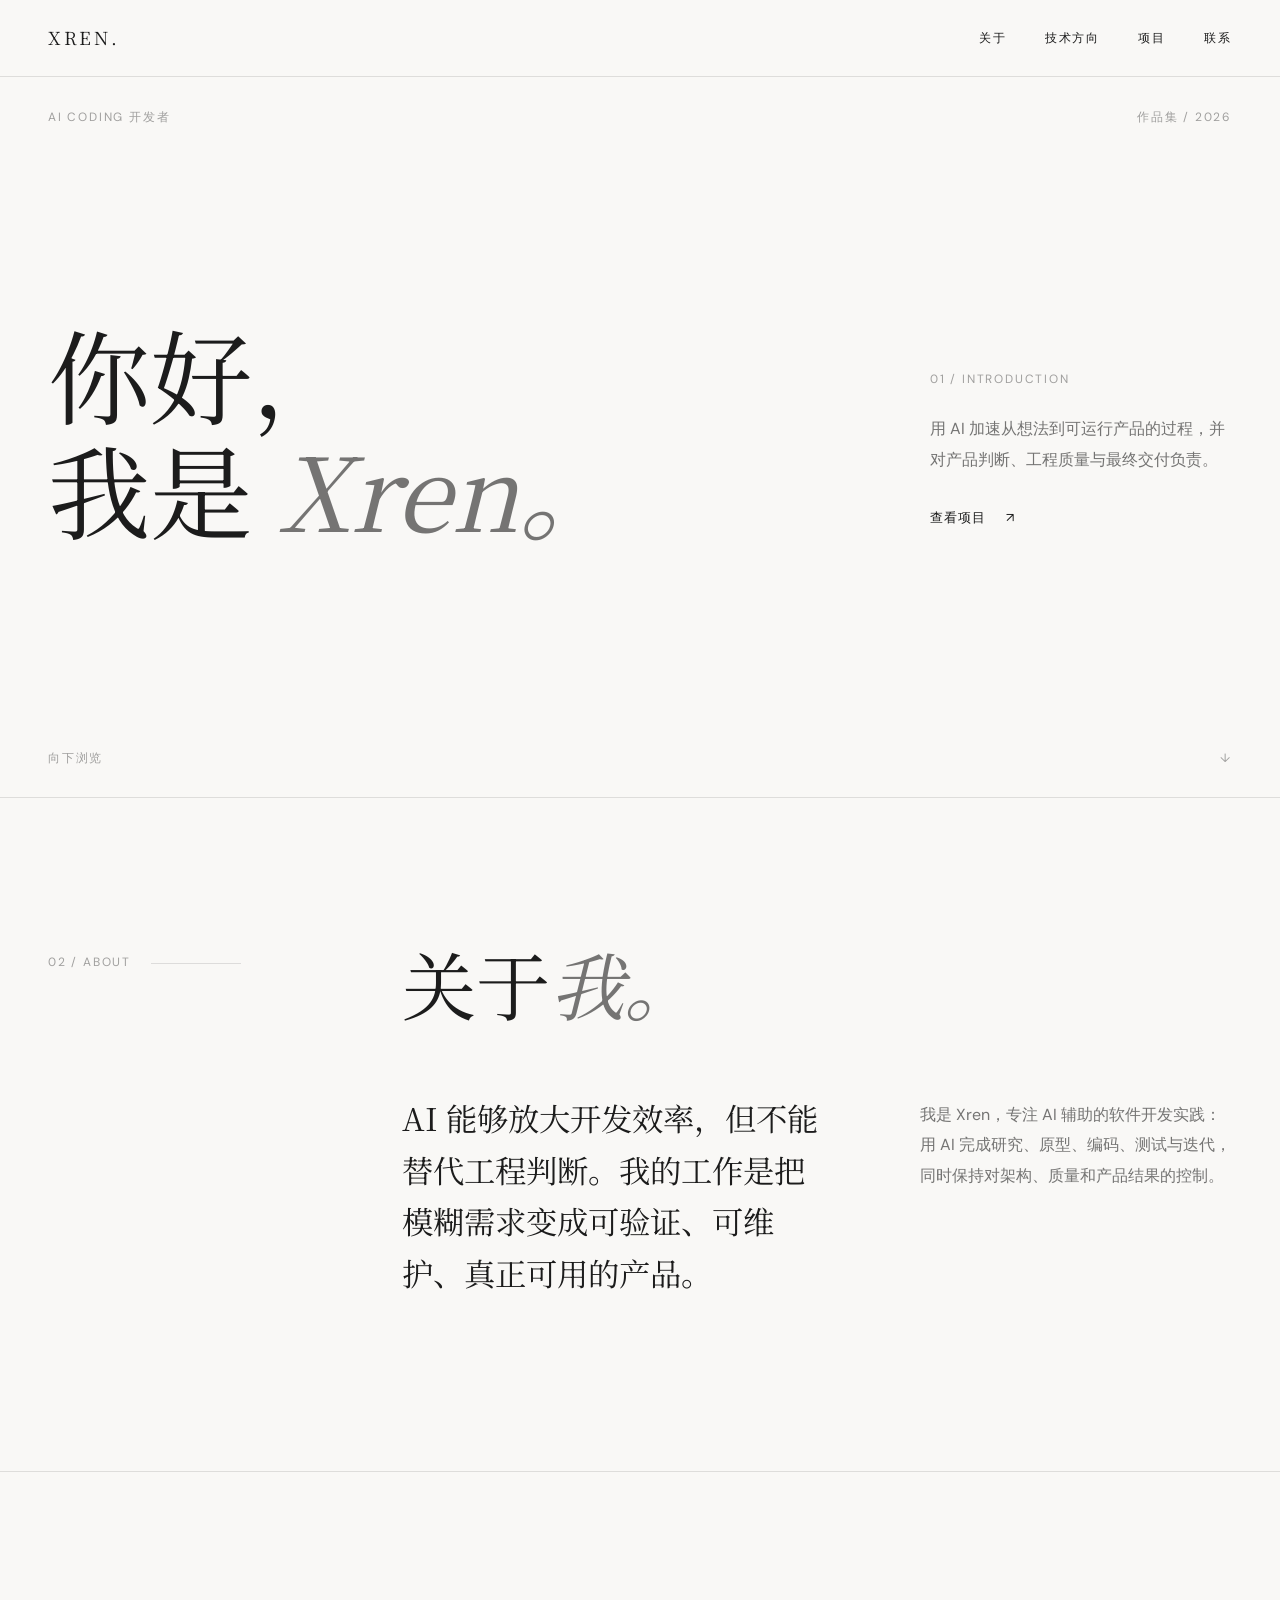
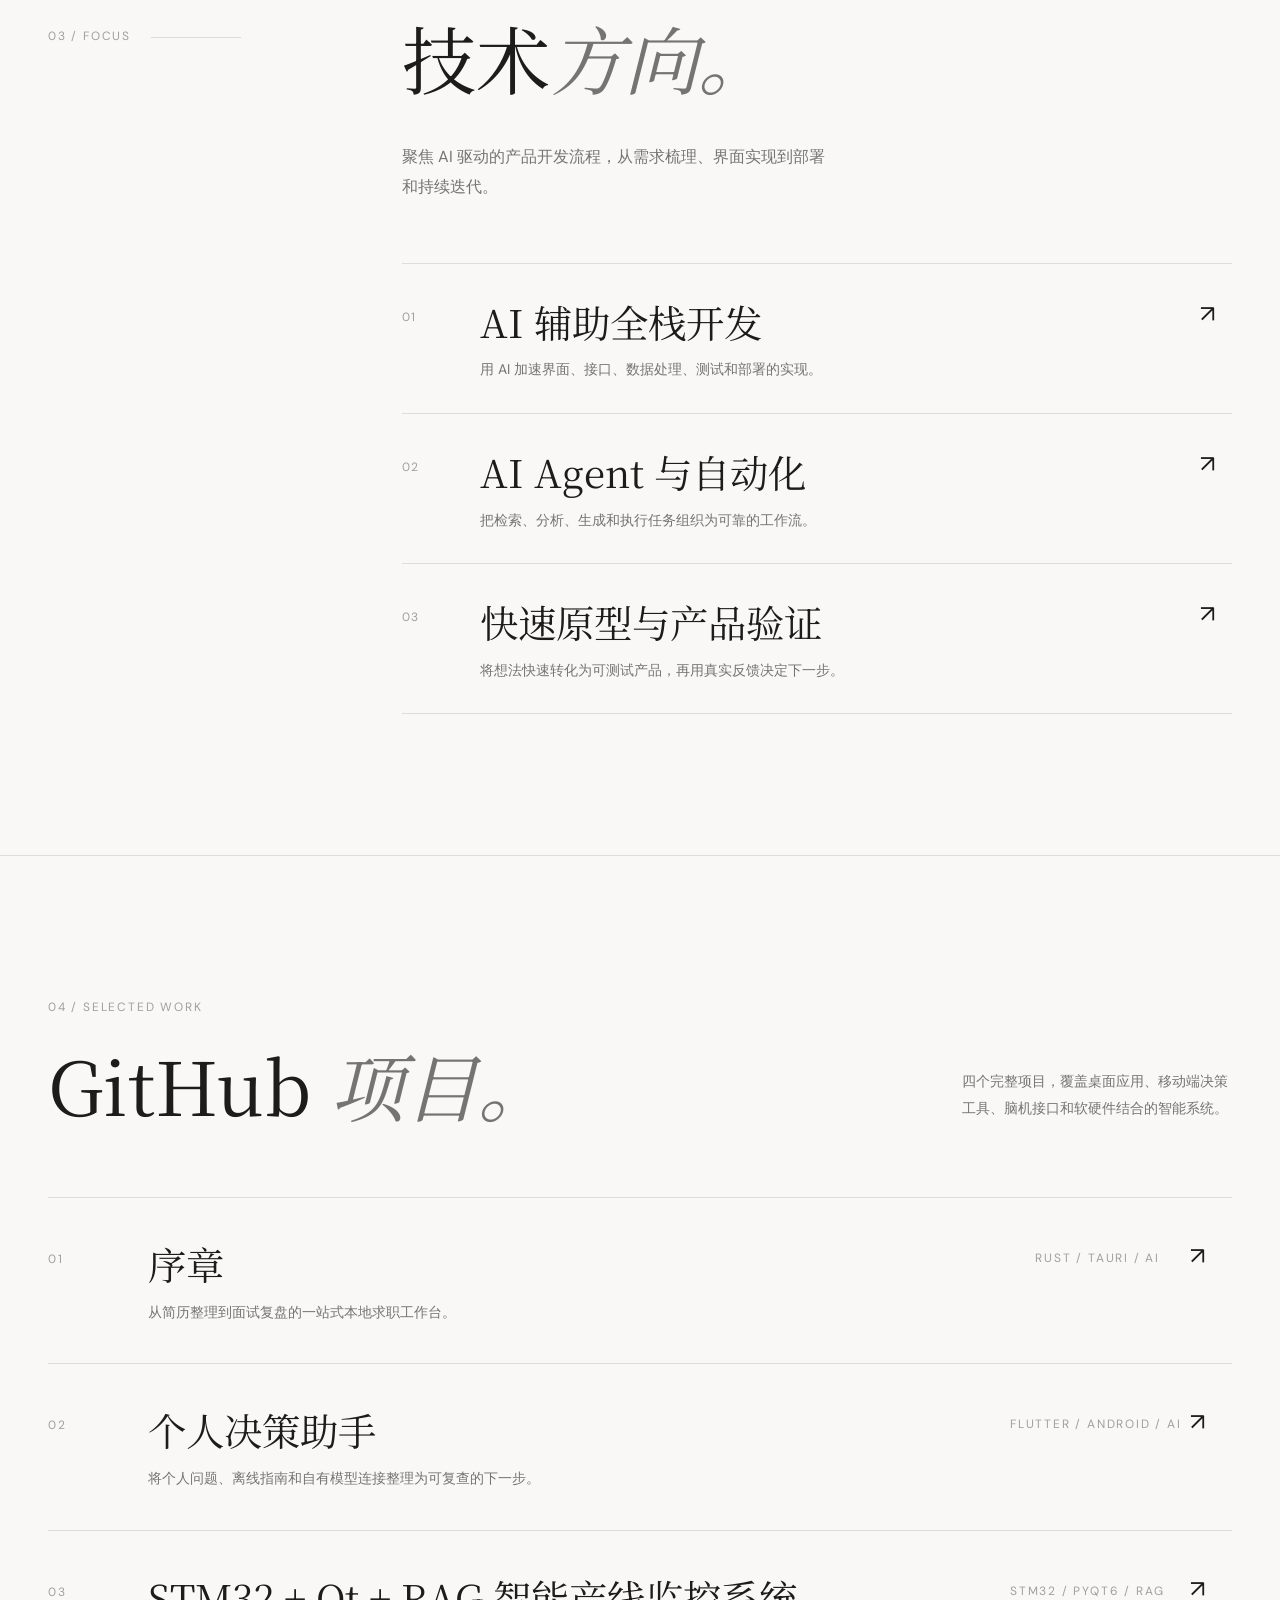
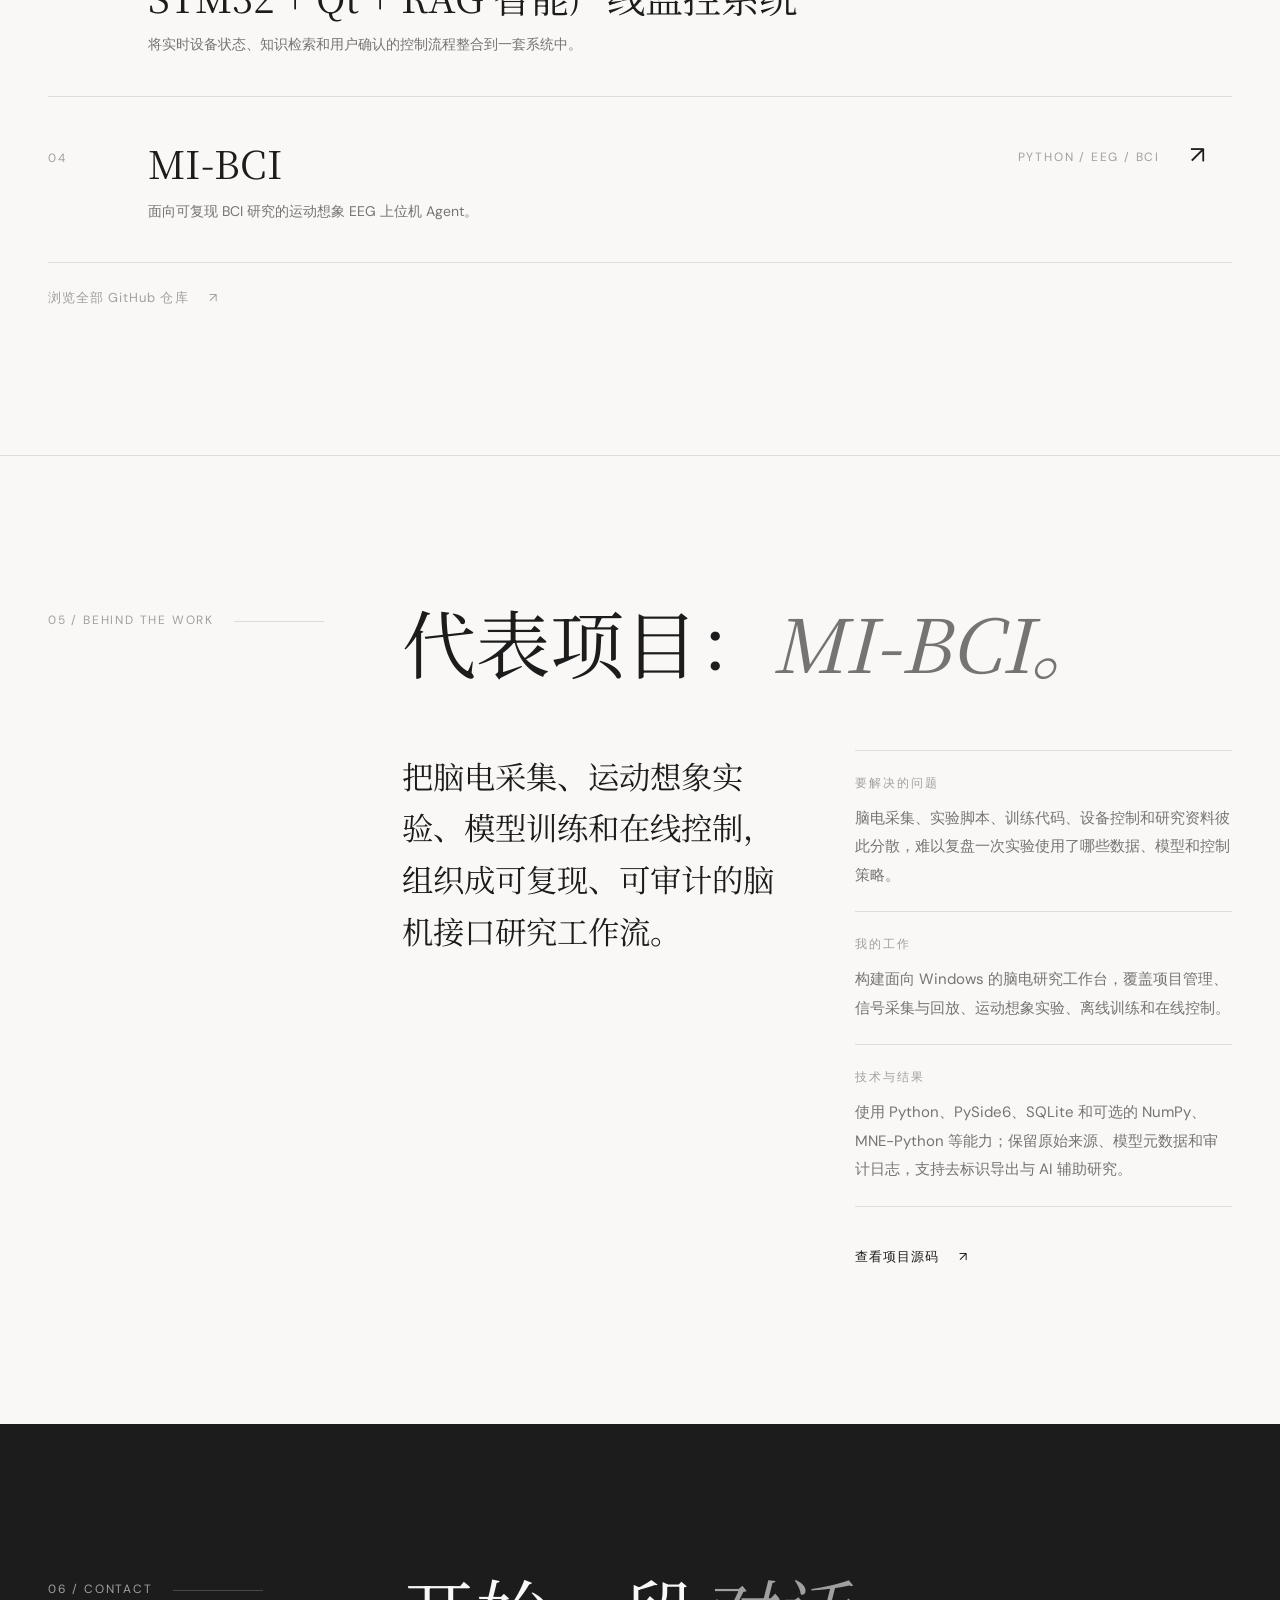
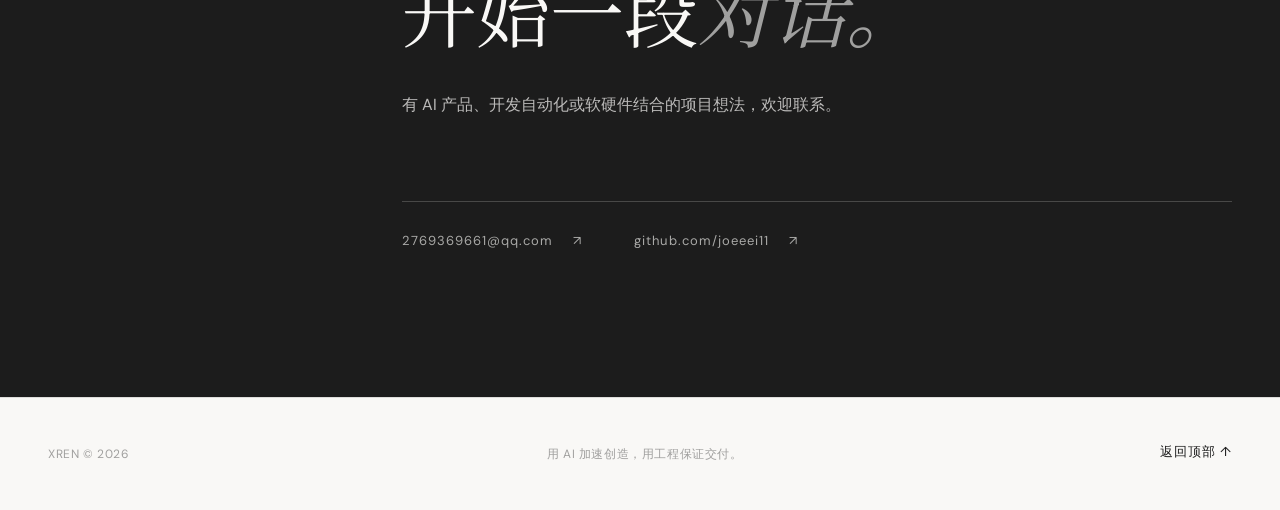
==== commit eac2f270: "feat: feature mi-bci project" ====
--- a/index.html
+++ b/index.html
@@ -87,15 +87,15 @@
         <div class="container section-grid">
           <div class="section-side"><span class="section-index">05 / BEHIND THE WORK</span><span class="side-rule" aria-hidden="true"></span></div>
           <div class="section-content">
-            <h2 id="detail-title">代表项目：<span class="italic-muted">序章。</span></h2>
+            <h2 id="detail-title">代表项目：<span class="italic-muted">MI-BCI。</span></h2>
             <div class="detail-layout">
-              <p class="lead">把分散的求职准备工作，组织成从简历整理到面试复盘的本地工作流。</p>
+              <p class="lead">把脑电采集、运动想象实验、模型训练和在线控制，组织成可复现、可审计的脑机接口研究工作流。</p>
               <dl class="detail-list">
-                <div><dt>要解决的问题</dt><dd>简历、岗位信息、面试记录和复盘建议分散在不同工具中，难以形成可执行、可追溯的准备流程。</dd></div>
-                <div><dt>我的工作</dt><dd>用 Tauri、Rust 和 Leptos 构建本地桌面应用；实现简历版本管理、AI 面试、投递记录、题库管理和 SQLite 数据持久化。</dd></div>
-                <div><dt>技术与结果</dt><dd>兼容 Claude、OpenAI、DeepSeek 等模型；业务数据本地保存，API Key 进入 Windows Credential Manager，形成可从源码运行的完整应用。</dd></div>
+                <div><dt>要解决的问题</dt><dd>脑电采集、实验脚本、训练代码、设备控制和研究资料彼此分散，难以复盘一次实验使用了哪些数据、模型和控制策略。</dd></div>
+                <div><dt>我的工作</dt><dd>构建面向 Windows 的脑电研究工作台，覆盖项目管理、信号采集与回放、运动想象实验、离线训练和在线控制。</dd></div>
+                <div><dt>技术与结果</dt><dd>使用 Python、PySide6、SQLite 和可选的 NumPy、MNE-Python 等能力；保留原始来源、模型元数据和审计日志，支持去标识导出与 AI 辅助研究。</dd></div>
               </dl>
-              <a class="text-link detail-link" href="https://github.com/joeeei11/---" target="_blank" rel="noopener noreferrer">查看项目源码 <span aria-hidden="true">↗</span></a>
+              <a class="text-link detail-link" href="https://github.com/joeeei11/mi-bci" target="_blank" rel="noopener noreferrer">查看项目源码 <span aria-hidden="true">↗</span></a>
             </div>
           </div>
         </div>
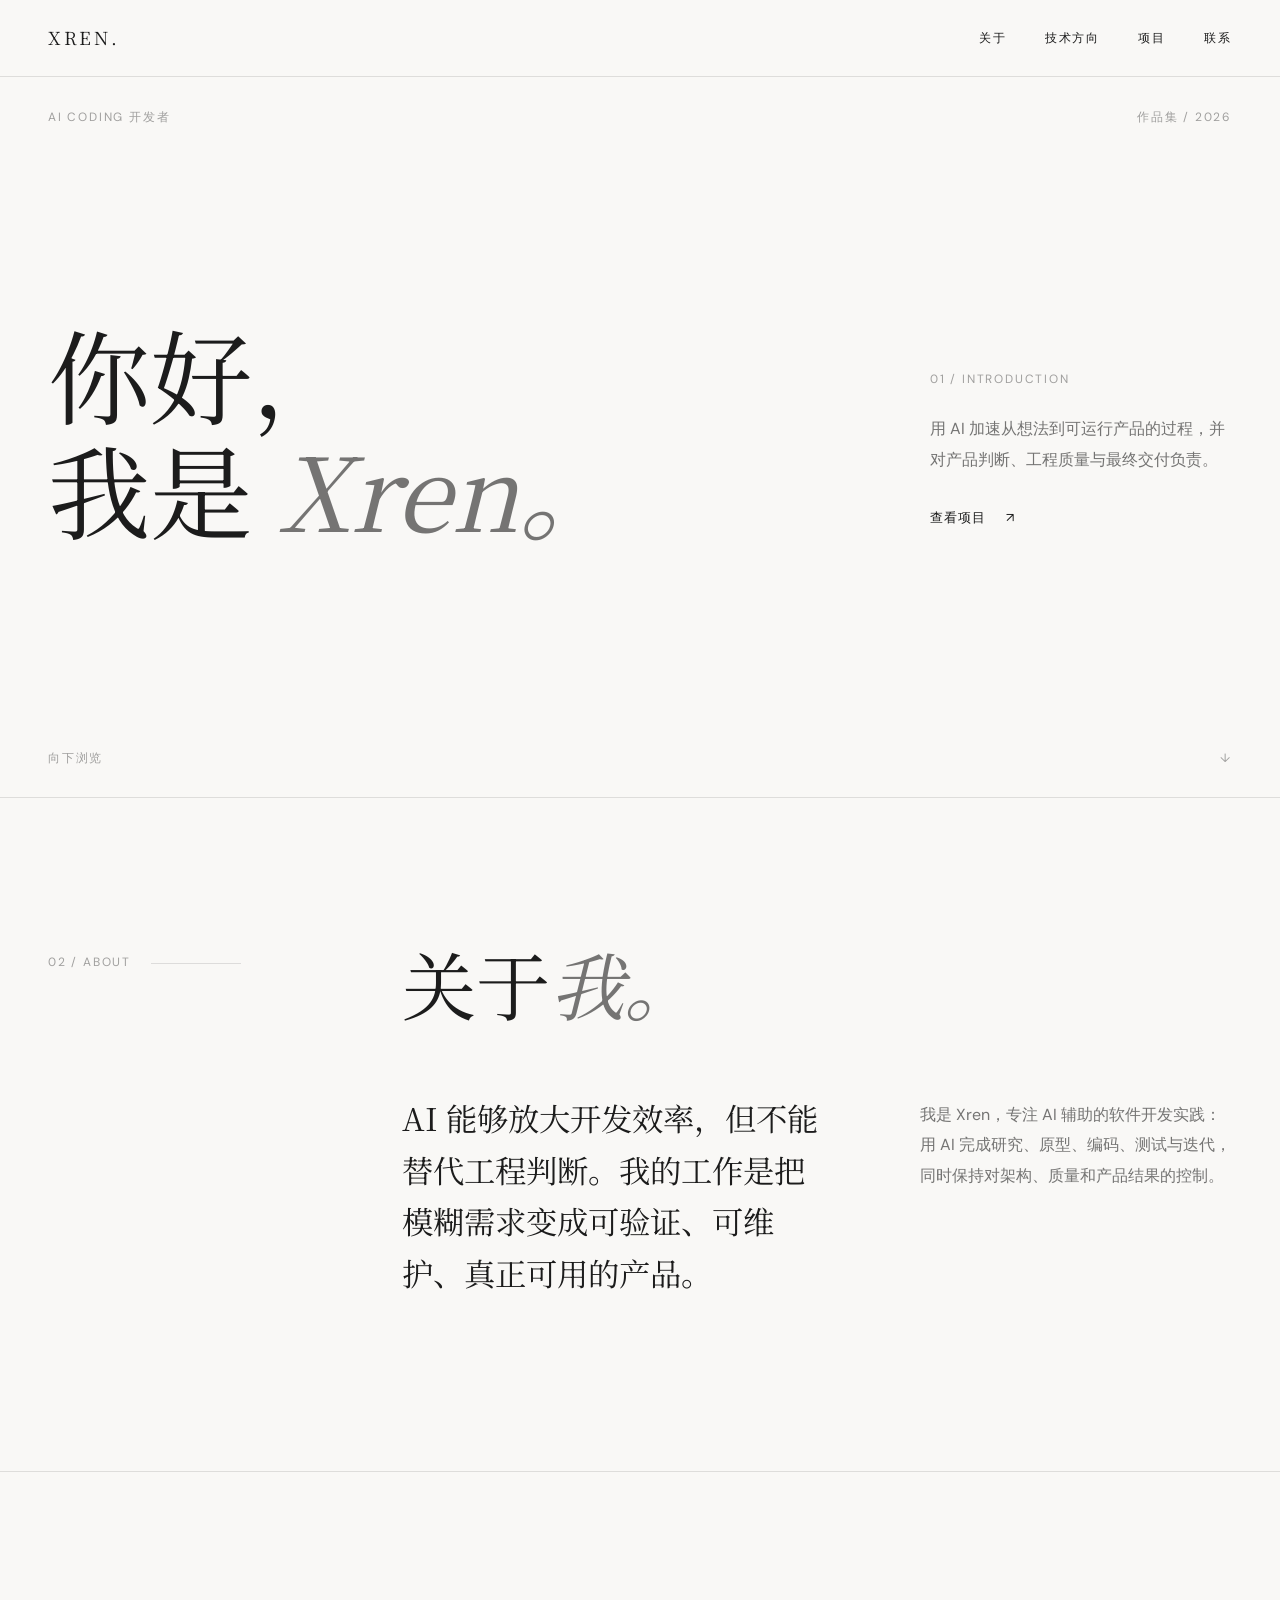
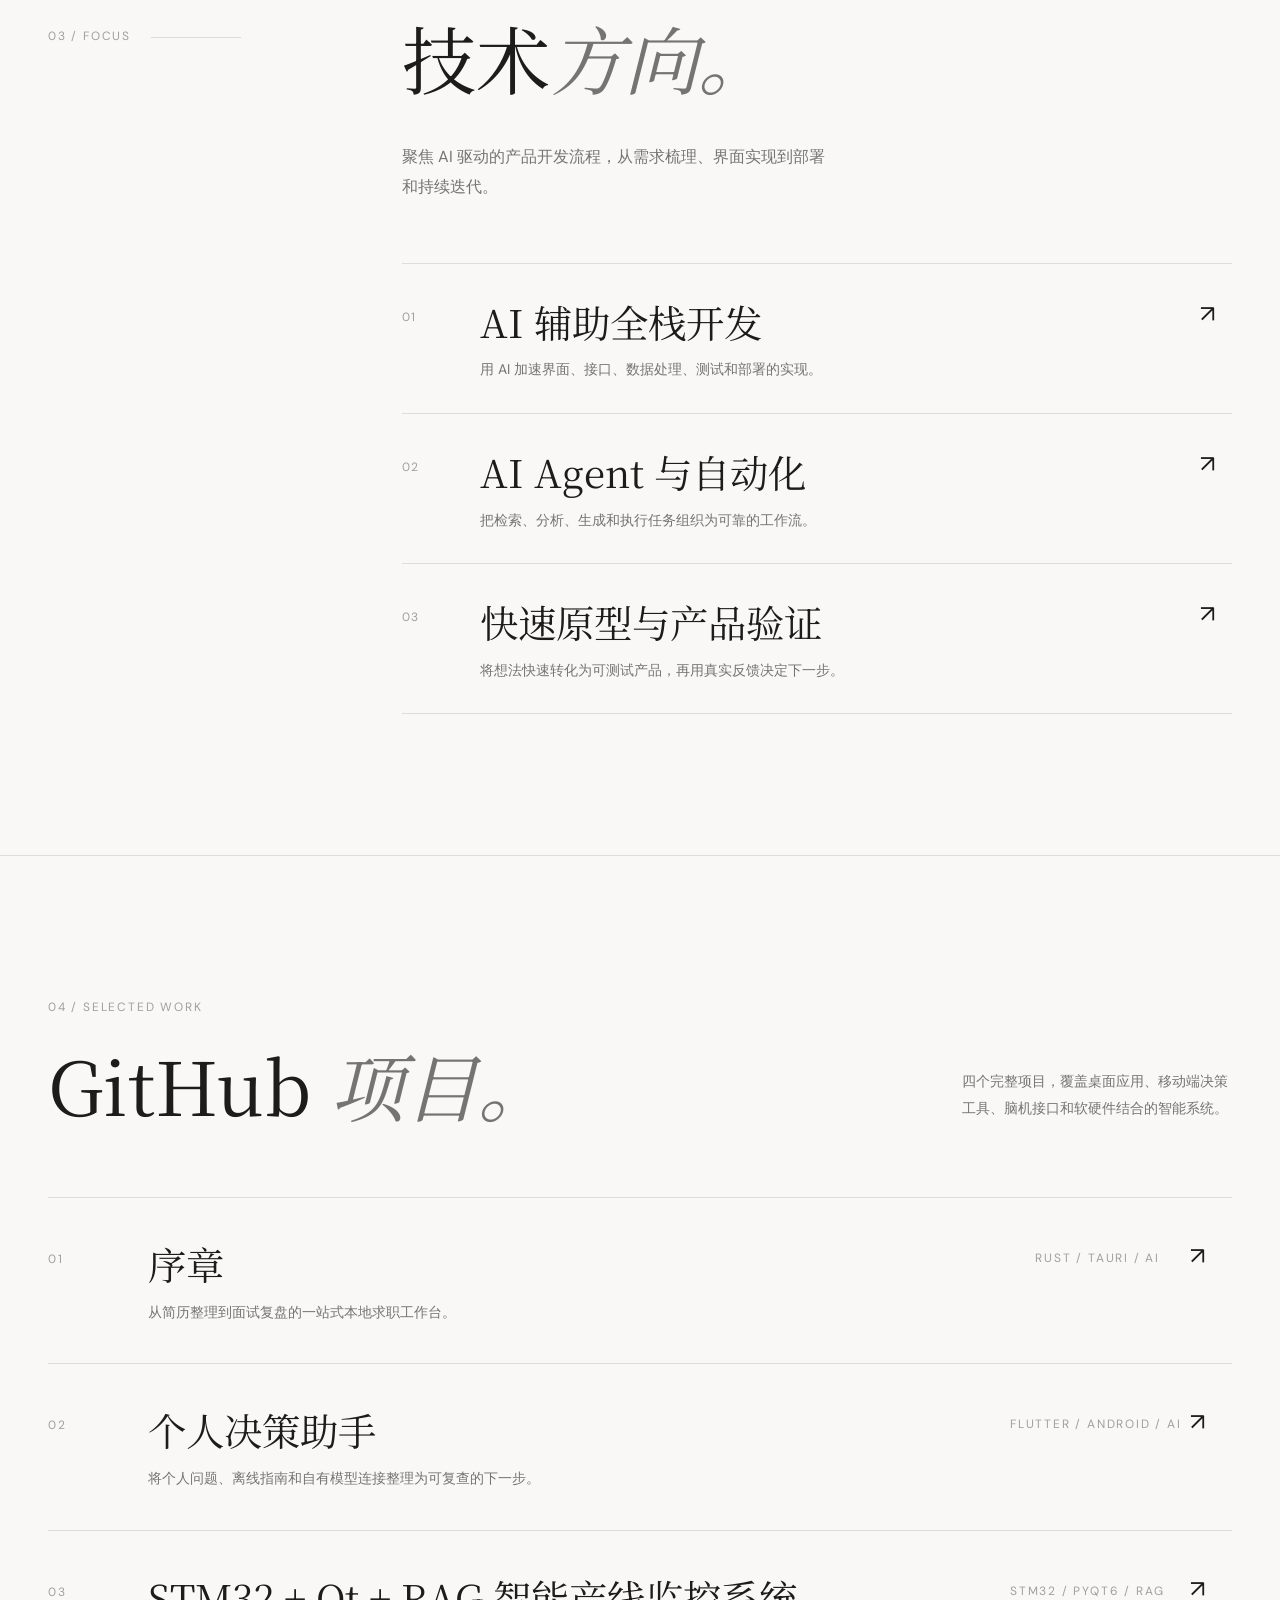
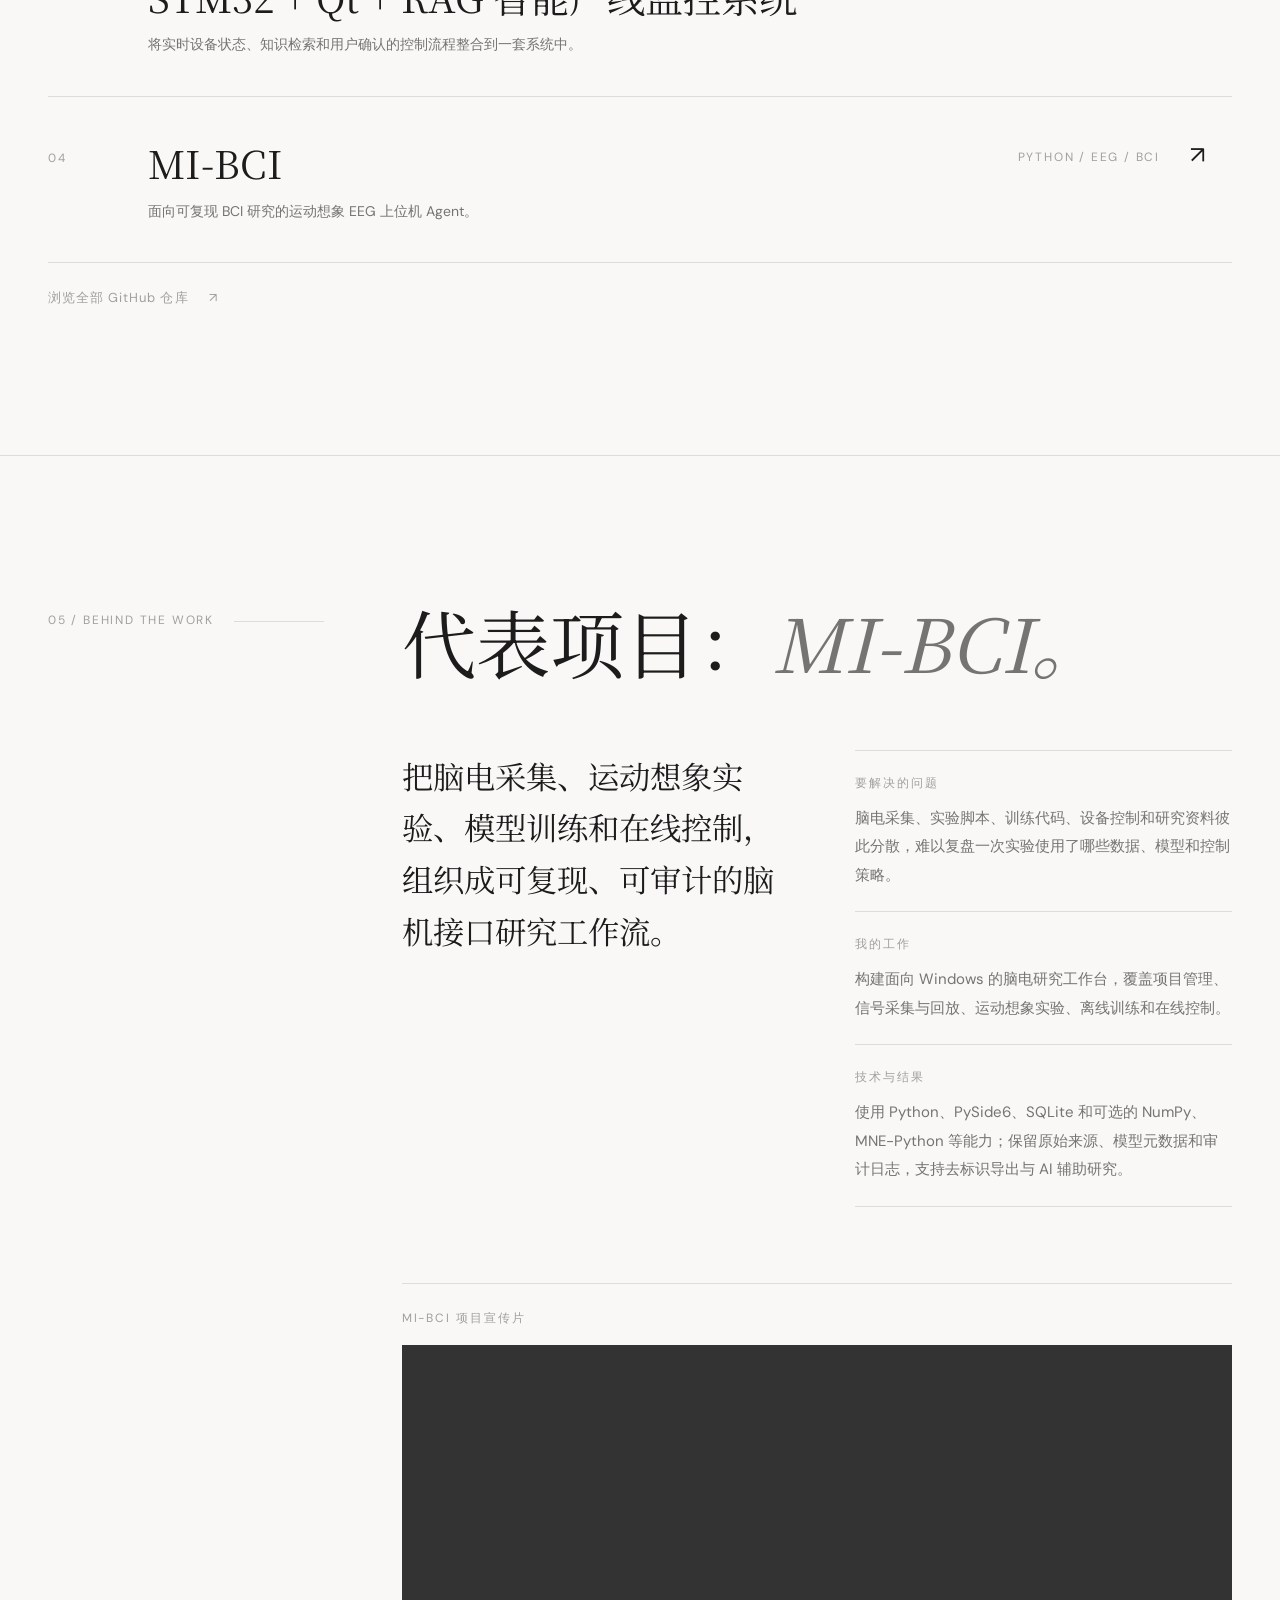
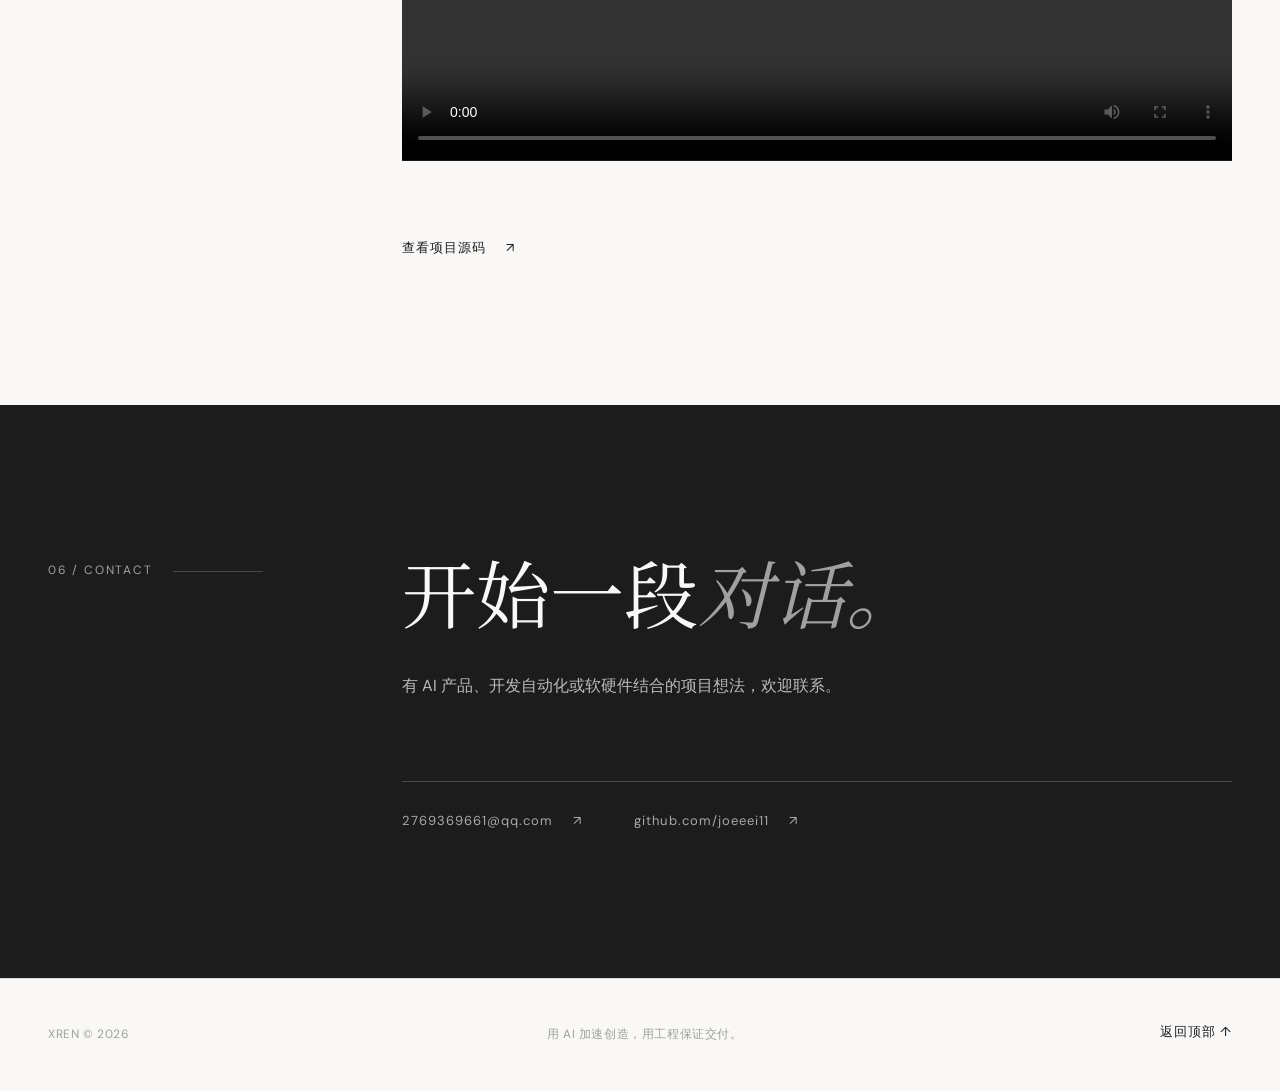
==== commit 5a6bc337: "feat: add mi-bci promo video" ====
--- a/index.html
+++ b/index.html
@@ -95,6 +95,13 @@
                 <div><dt>我的工作</dt><dd>构建面向 Windows 的脑电研究工作台，覆盖项目管理、信号采集与回放、运动想象实验、离线训练和在线控制。</dd></div>
                 <div><dt>技术与结果</dt><dd>使用 Python、PySide6、SQLite 和可选的 NumPy、MNE-Python 等能力；保留原始来源、模型元数据和审计日志，支持去标识导出与 AI 辅助研究。</dd></div>
               </dl>
+              <figure class="project-video">
+                <figcaption>MI-BCI 项目宣传片</figcaption>
+                <video controls playsinline preload="metadata" aria-label="MI-BCI 项目宣传片">
+                  <source src="assets/mi-bci-promo.mp4" type="video/mp4" />
+                  您的浏览器不支持播放此视频。
+                </video>
+              </figure>
               <a class="text-link detail-link" href="https://github.com/joeeei11/mi-bci" target="_blank" rel="noopener noreferrer">查看项目源码 <span aria-hidden="true">↗</span></a>
             </div>
           </div>
--- a/styles.css
+++ b/styles.css
@@ -70,7 +70,10 @@
 .detail-list div{padding:22px 0;border-bottom:1px solid var(--rule)}
 .detail-list dt{font-size:12px;letter-spacing:.16em;color:var(--soft)}
 .detail-list dd{margin:10px 0 0;font-size:15px}
-.detail-link{grid-column:2;justify-self:start;margin-top:-48px}
+.project-video{grid-column:1/-1;margin:0;border-top:1px solid var(--rule);padding-top:24px}
+.project-video figcaption{margin-bottom:16px;font-size:12px;letter-spacing:.16em;color:var(--soft)}
+.project-video video{display:block;width:100%;max-height:720px;background:var(--ink);object-fit:contain}
+.detail-link{grid-column:1/-1;justify-self:start;margin-top:0}
 .contact-section{background:var(--ink);color:var(--paper)}
 .contact-section .section-index,.contact-section .italic-muted{color:rgba(249,248,246,.6)}
 .contact-section .side-rule{background:rgba(249,248,246,.2)}
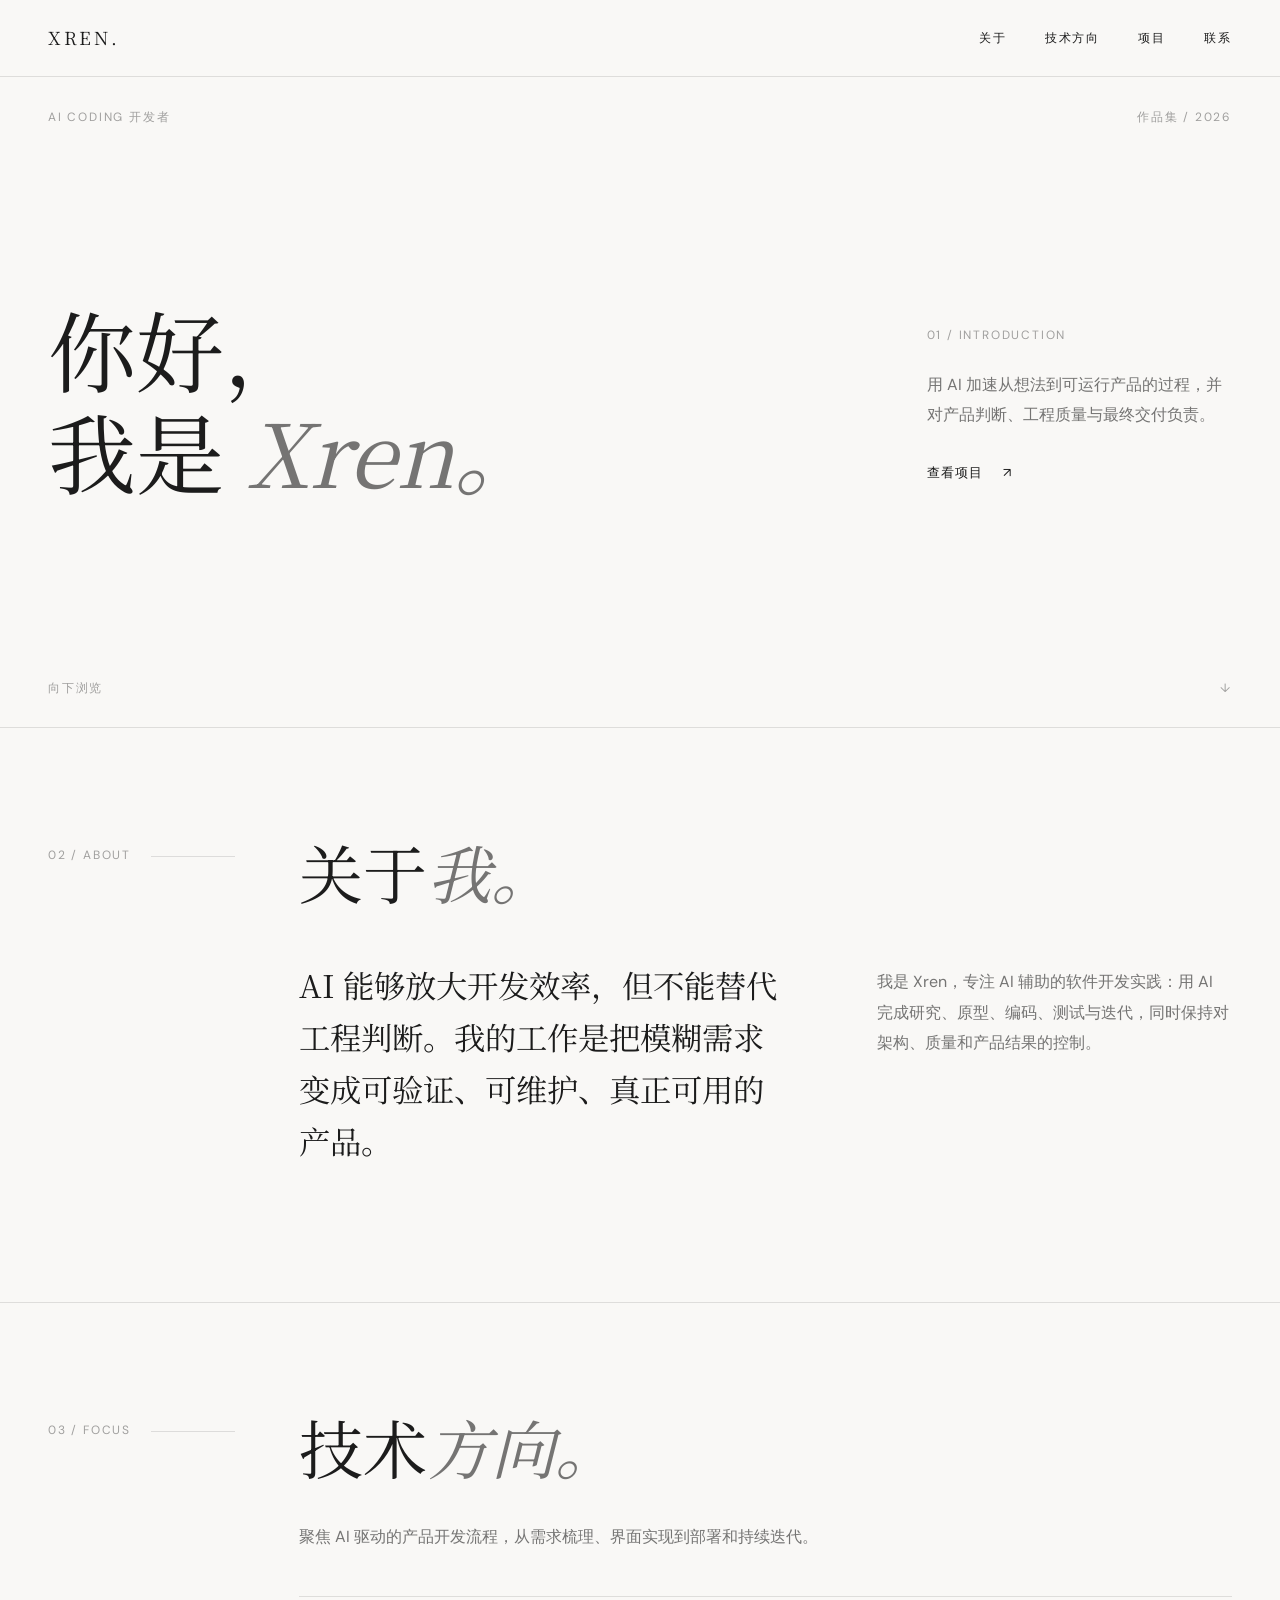
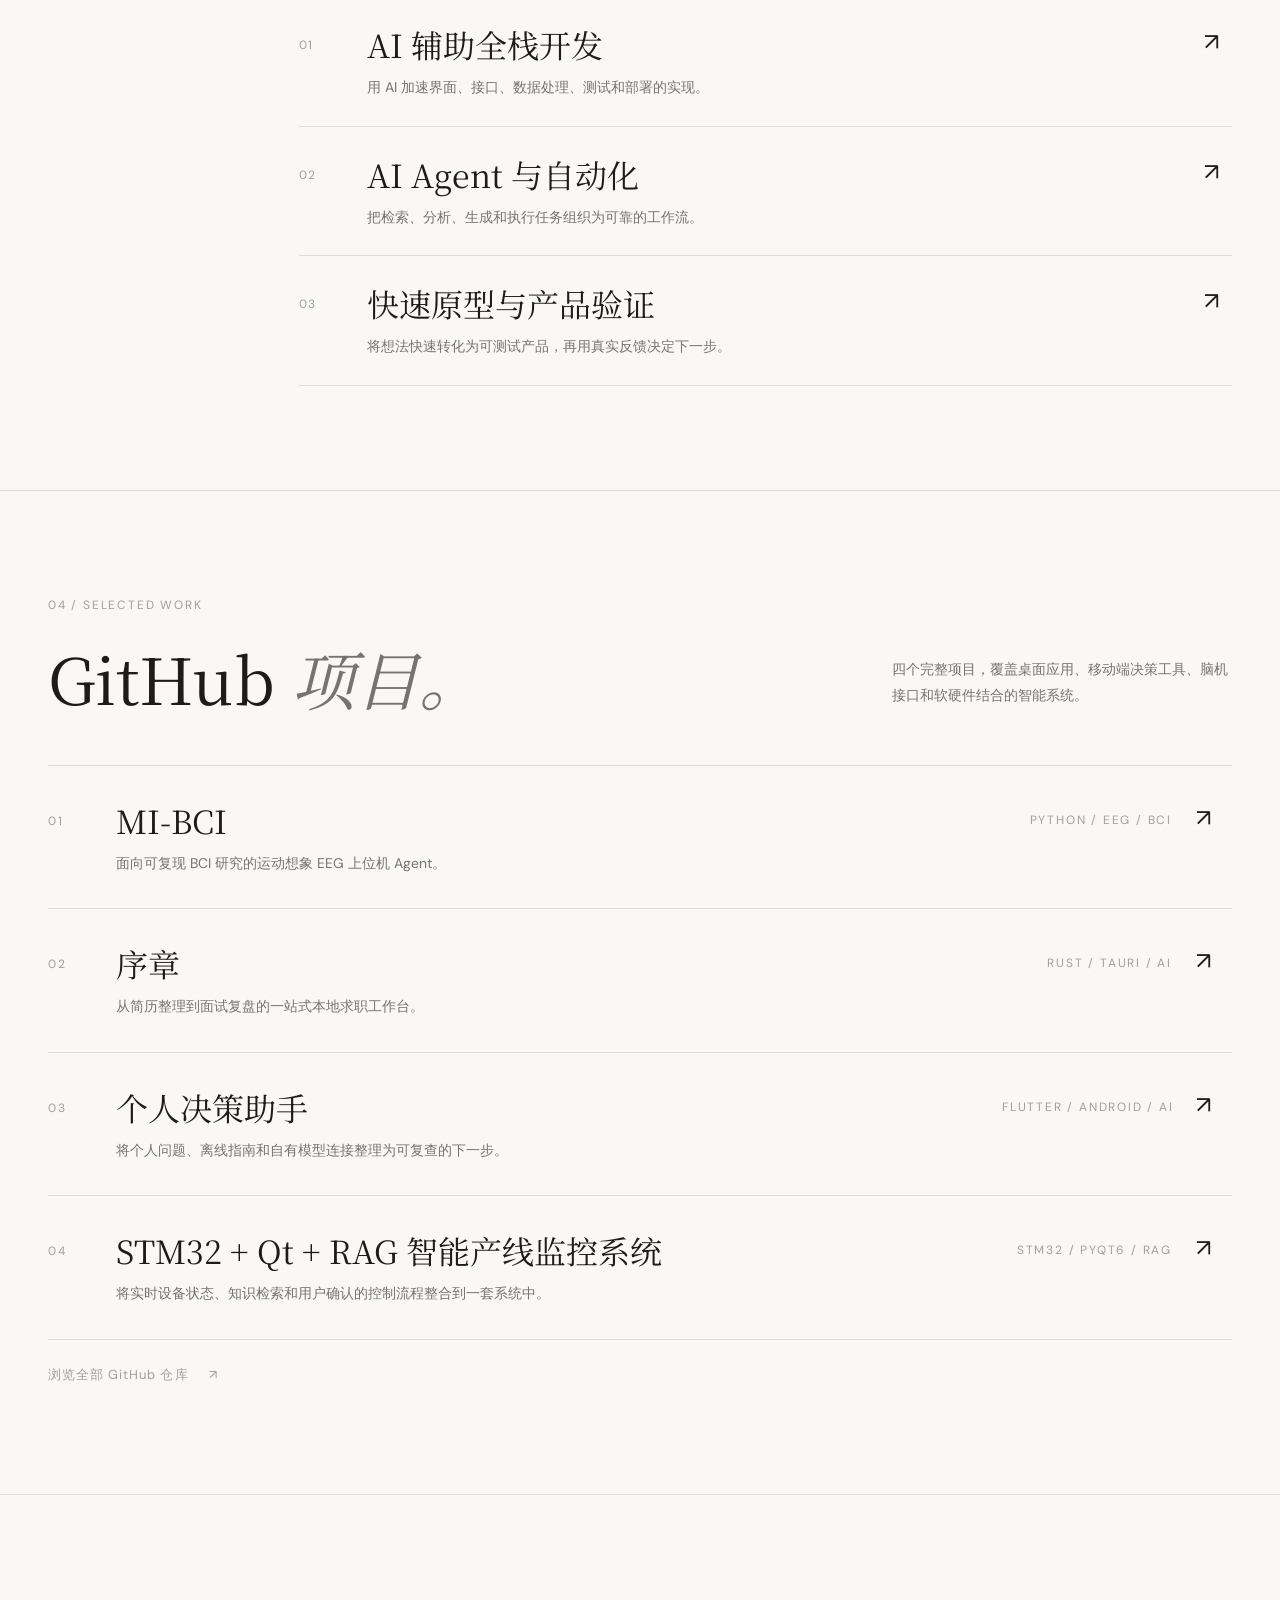
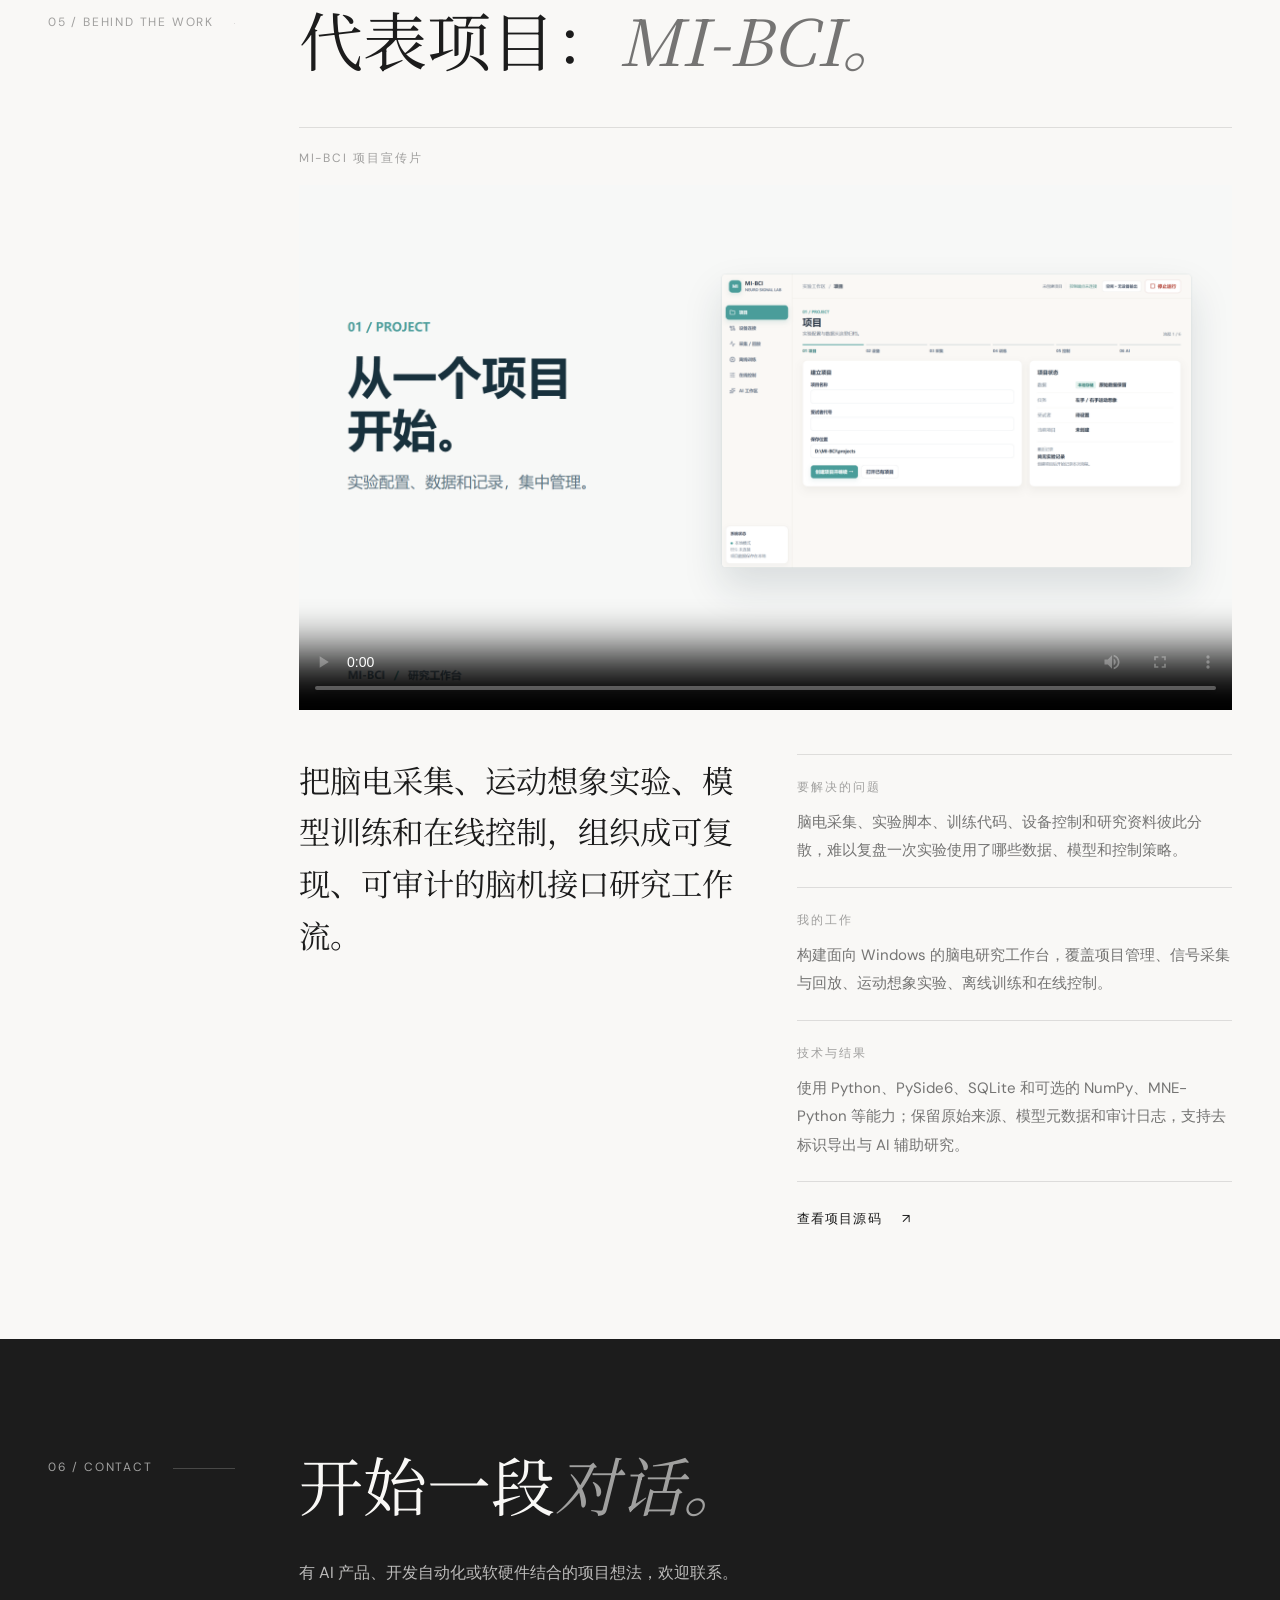
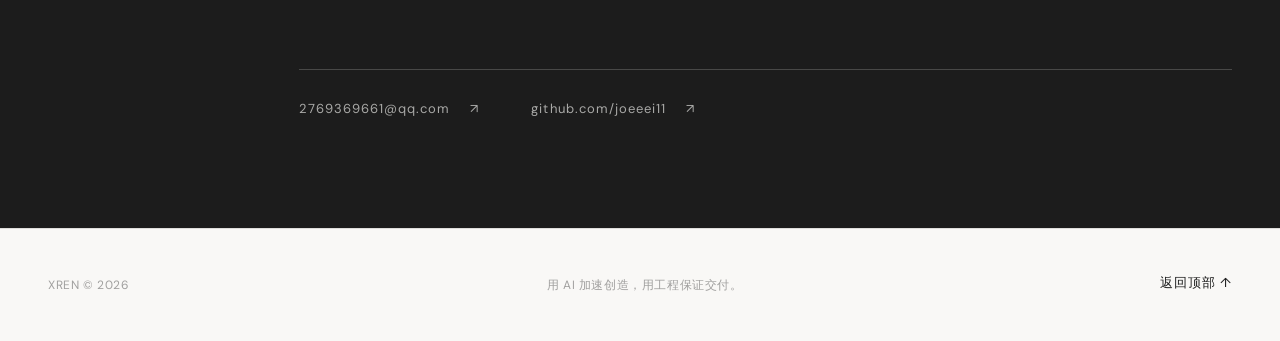
==== commit 7b143242: "refine portfolio layout and featured project" ====
--- a/index.html
+++ b/index.html
@@ -74,10 +74,10 @@
         <div class="container">
           <div class="section-heading"><div><span class="section-index">04 / SELECTED WORK</span><h2 id="projects-title">GitHub <span class="italic-muted">项目。</span></h2></div><p>四个完整项目，覆盖桌面应用、移动端决策工具、脑机接口和软硬件结合的智能系统。</p></div>
           <div class="project-list" aria-label="项目列表">
-            <a class="project-row" href="https://github.com/joeeei11/---" target="_blank" rel="noopener noreferrer"><span class="item-number">01</span><div><h3>序章</h3><p>从简历整理到面试复盘的一站式本地求职工作台。</p></div><span class="project-category">RUST / TAURI / AI</span><span class="project-arrow" aria-hidden="true">↗</span></a>
-            <a class="project-row" href="https://github.com/joeeei11/-" target="_blank" rel="noopener noreferrer"><span class="item-number">02</span><div><h3>个人决策助手</h3><p>将个人问题、离线指南和自有模型连接整理为可复查的下一步。</p></div><span class="project-category">FLUTTER / ANDROID / AI</span><span class="project-arrow" aria-hidden="true">↗</span></a>
-            <a class="project-row" href="https://github.com/joeeei11/STM32-QT-RAG-auto-system" target="_blank" rel="noopener noreferrer"><span class="item-number">03</span><div><h3>STM32 + Qt + RAG 智能产线监控系统</h3><p>将实时设备状态、知识检索和用户确认的控制流程整合到一套系统中。</p></div><span class="project-category">STM32 / PYQT6 / RAG</span><span class="project-arrow" aria-hidden="true">↗</span></a>
-            <a class="project-row" href="https://github.com/joeeei11/mi-bci" target="_blank" rel="noopener noreferrer"><span class="item-number">04</span><div><h3>MI-BCI</h3><p>面向可复现 BCI 研究的运动想象 EEG 上位机 Agent。</p></div><span class="project-category">PYTHON / EEG / BCI</span><span class="project-arrow" aria-hidden="true">↗</span></a>
+            <a class="project-row" href="https://github.com/joeeei11/mi-bci" target="_blank" rel="noopener noreferrer"><span class="item-number">01</span><div><h3>MI-BCI</h3><p>面向可复现 BCI 研究的运动想象 EEG 上位机 Agent。</p></div><span class="project-category">PYTHON / EEG / BCI</span><span class="project-arrow" aria-hidden="true">↗</span></a>
+            <a class="project-row" href="https://github.com/joeeei11/---" target="_blank" rel="noopener noreferrer"><span class="item-number">02</span><div><h3>序章</h3><p>从简历整理到面试复盘的一站式本地求职工作台。</p></div><span class="project-category">RUST / TAURI / AI</span><span class="project-arrow" aria-hidden="true">↗</span></a>
+            <a class="project-row" href="https://github.com/joeeei11/-" target="_blank" rel="noopener noreferrer"><span class="item-number">03</span><div><h3>个人决策助手</h3><p>将个人问题、离线指南和自有模型连接整理为可复查的下一步。</p></div><span class="project-category">FLUTTER / ANDROID / AI</span><span class="project-arrow" aria-hidden="true">↗</span></a>
+            <a class="project-row" href="https://github.com/joeeei11/STM32-QT-RAG-auto-system" target="_blank" rel="noopener noreferrer"><span class="item-number">04</span><div><h3>STM32 + Qt + RAG 智能产线监控系统</h3><p>将实时设备状态、知识检索和用户确认的控制流程整合到一套系统中。</p></div><span class="project-category">STM32 / PYQT6 / RAG</span><span class="project-arrow" aria-hidden="true">↗</span></a>
           </div>
           <p class="content-note"><a class="text-link" href="https://github.com/joeeei11" target="_blank" rel="noopener noreferrer">浏览全部 GitHub 仓库 <span aria-hidden="true">↗</span></a></p>
         </div>
@@ -89,19 +89,19 @@
           <div class="section-content">
             <h2 id="detail-title">代表项目：<span class="italic-muted">MI-BCI。</span></h2>
             <div class="detail-layout">
+              <figure class="project-video">
+                <figcaption>MI-BCI 项目宣传片</figcaption>
+                <video controls playsinline preload="metadata" poster="assets/mi-bci-poster.png" aria-label="MI-BCI 项目宣传片">
+                  <source src="assets/mi-bci-promo.mp4" type="video/mp4" />
+                  您的浏览器不支持播放此视频。
+                </video>
+              </figure>
               <p class="lead">把脑电采集、运动想象实验、模型训练和在线控制，组织成可复现、可审计的脑机接口研究工作流。</p>
               <dl class="detail-list">
                 <div><dt>要解决的问题</dt><dd>脑电采集、实验脚本、训练代码、设备控制和研究资料彼此分散，难以复盘一次实验使用了哪些数据、模型和控制策略。</dd></div>
                 <div><dt>我的工作</dt><dd>构建面向 Windows 的脑电研究工作台，覆盖项目管理、信号采集与回放、运动想象实验、离线训练和在线控制。</dd></div>
                 <div><dt>技术与结果</dt><dd>使用 Python、PySide6、SQLite 和可选的 NumPy、MNE-Python 等能力；保留原始来源、模型元数据和审计日志，支持去标识导出与 AI 辅助研究。</dd></div>
               </dl>
-              <figure class="project-video">
-                <figcaption>MI-BCI 项目宣传片</figcaption>
-                <video controls playsinline preload="metadata" aria-label="MI-BCI 项目宣传片">
-                  <source src="assets/mi-bci-promo.mp4" type="video/mp4" />
-                  您的浏览器不支持播放此视频。
-                </video>
-              </figure>
               <a class="text-link detail-link" href="https://github.com/joeeei11/mi-bci" target="_blank" rel="noopener noreferrer">查看项目源码 <span aria-hidden="true">↗</span></a>
             </div>
           </div>
--- a/styles.css
+++ b/styles.css
@@ -9,7 +9,7 @@
 button,a{-webkit-tap-highlight-color:transparent}
 :focus-visible{outline:2px solid var(--ink);outline-offset:5px}
 ::selection{background:var(--ink);color:var(--paper)}
-.container{width:min(100%,1440px);margin-inline:auto;padding-inline:var(--side)}
+.container{width:min(100%,1280px);margin-inline:auto;padding-inline:var(--side)}
 .skip-link{position:fixed;z-index:200;top:-80px;left:16px;padding:8px 14px;background:var(--ink);color:var(--paper)}
 .skip-link:focus{top:16px}
 .site-header{position:sticky;top:0;z-index:50;background:rgba(249,248,246,.96);border-bottom:1px solid var(--rule);backdrop-filter:blur(12px)}
@@ -25,12 +25,12 @@
 .site-nav a[aria-current="location"]{color:var(--ink)}
 .site-nav a[aria-current="location"]::after{transform:scaleX(1)}
 .menu-toggle{display:none}
-.hero{min-height:min(720px,calc(100svh - 76px));display:flex;flex-direction:column;justify-content:space-between;padding-top:30px;padding-bottom:28px}
+.hero{min-height:min(650px,calc(100svh - 132px));display:flex;flex-direction:column;justify-content:space-between;padding-top:30px;padding-bottom:28px}
 .hero-meta,.hero-bottom{display:flex;justify-content:space-between;gap:20px;text-transform:uppercase;color:var(--soft)}
-.hero-body{display:grid;grid-template-columns:minmax(0,8fr) minmax(230px,3fr);gap:clamp(32px,6vw,96px);align-items:end;padding-block:70px 84px}
+.hero-body{display:grid;grid-template-columns:minmax(0,8fr) minmax(230px,3fr);gap:clamp(32px,5vw,72px);align-items:end;padding-block:60px 68px}
 h1,h2,h3,p{margin-top:0}
 h1,h2,h3{font-family:var(--serif);font-weight:400;letter-spacing:0}
-h1{margin-bottom:0;font-size:clamp(58px,8vw,136px);line-height:1.12}
+h1{margin-bottom:0;font-size:88px;line-height:1.16}
 h1 em,.italic-muted{font-style:italic;color:var(--muted)}
 .hero-aside{padding-bottom:12px}
 .section-index{display:block;color:var(--soft);text-transform:uppercase;white-space:nowrap}
@@ -38,42 +38,43 @@
 .text-link{display:inline-flex;gap:20px;align-items:center;padding-bottom:4px;font-size:13px;letter-spacing:.08em}
 .text-link span{transition:transform .5s ease}
 .text-link:hover span{transform:translate(3px,-3px)}
-.section{padding-block:clamp(96px,11vw,160px);border-top:1px solid var(--rule)}
-.section-grid{display:grid;grid-template-columns:minmax(160px,3fr) minmax(0,9fr);gap:clamp(40px,6vw,96px)}
+.section{padding-block:104px;border-top:1px solid var(--rule)}
+.section-grid{display:grid;grid-template-columns:minmax(132px,2fr) minmax(0,10fr);gap:clamp(36px,5vw,72px)}
 .section-side{display:flex;align-items:flex-start;gap:20px;padding-top:13px}
 .side-rule{height:1px;flex:1;max-width:90px;margin-top:11px;background:var(--rule)}
-h2{margin-bottom:64px;font-size:clamp(42px,5.8vw,88px);line-height:1.2}
+h2{margin-bottom:48px;font-size:64px;line-height:1.24}
 .about-copy{display:grid;grid-template-columns:minmax(0,1.1fr) minmax(0,.8fr);gap:clamp(32px,7vw,120px);align-items:start}
 .lead{font-family:var(--serif);font-size:clamp(23px,2.45vw,36px);line-height:1.65}
 .about-copy>p:last-child,.section-intro,.focus-list p,.project-row p,.section-heading>p,.detail-list dd,.contact-copy{color:var(--muted);line-height:1.9}
 .about-copy>p:last-child{max-width:360px;margin-top:8px}
-.section-intro{max-width:430px;margin-top:-24px;margin-bottom:60px}
+.section-intro{max-width:520px;margin-top:-12px;margin-bottom:44px}
 .focus-list{list-style:none;margin:0;padding:0;border-top:1px solid var(--rule)}
-.focus-list li{display:grid;grid-template-columns:54px 1fr 32px;gap:24px;align-items:start;padding:30px 0;border-bottom:1px solid var(--rule);transition:background .5s ease}
+.focus-list li{display:grid;grid-template-columns:44px minmax(0,1fr) 28px;gap:24px;align-items:start;padding:25px 0;border-bottom:1px solid var(--rule);transition:background .5s ease}
 .focus-list li:hover,.project-row:hover{background:rgba(28,28,28,.02)}
 .item-number{padding-top:13px;color:var(--soft)}
-.focus-list h3,.project-row h3{margin:0;font-size:clamp(27px,3vw,42px);line-height:1.45;transition:font-style .5s ease}
+.focus-list h3,.project-row h3{margin:0;font-size:32px;line-height:1.4;overflow-wrap:anywhere;transition:font-style .5s ease}
 .focus-list li:hover h3,.project-row:hover h3{font-style:italic}
 .focus-list p,.project-row p{margin:7px 0 0;font-size:14px}
 .item-mark,.project-arrow{padding-top:8px;font-size:24px;line-height:1;transition:transform .5s ease}
 .focus-list li:hover .item-mark,.project-row:hover .project-arrow{transform:translate(3px,-3px)}
-.section-heading{display:flex;justify-content:space-between;align-items:end;gap:48px;margin-bottom:68px}
+.section-heading{display:flex;justify-content:space-between;align-items:end;gap:48px;margin-bottom:48px}
 .section-heading h2{margin:22px 0 0}
-.section-heading>p{max-width:270px;margin:0 0 8px;font-size:14px}
+.section-heading>p{max-width:340px;margin:0 0 8px;font-size:14px}
 .project-list{border-top:1px solid var(--rule)}
-.project-row{display:grid;grid-template-columns:70px minmax(0,1fr) 150px 30px;gap:30px;align-items:start;padding:38px 12px 38px 0;border-bottom:1px solid var(--rule);transition:background .5s ease}
+.project-row{display:grid;grid-template-columns:44px minmax(0,1fr) 170px 28px;gap:24px;align-items:start;padding:32px 8px 32px 0;border-bottom:1px solid var(--rule);transition:background .5s ease}
+.project-row>div{min-width:0}
 .project-category{padding-top:12px;text-align:right;color:var(--soft);white-space:nowrap}
 .content-note{margin:24px 0 0;color:var(--soft);letter-spacing:0}
-.detail-layout{display:grid;grid-template-columns:minmax(0,1fr) minmax(0,1fr);gap:clamp(44px,6vw,100px)}
+.detail-layout{display:grid;grid-template-columns:minmax(0,1fr) minmax(0,1fr);column-gap:clamp(36px,5vw,72px);row-gap:44px}
 .detail-layout .lead{max-width:490px}
 .detail-list{margin:0;border-top:1px solid var(--rule)}
 .detail-list div{padding:22px 0;border-bottom:1px solid var(--rule)}
 .detail-list dt{font-size:12px;letter-spacing:.16em;color:var(--soft)}
 .detail-list dd{margin:10px 0 0;font-size:15px}
-.project-video{grid-column:1/-1;margin:0;border-top:1px solid var(--rule);padding-top:24px}
+.project-video{grid-column:1/-1;margin:0;border-top:1px solid var(--rule);padding-top:20px}
 .project-video figcaption{margin-bottom:16px;font-size:12px;letter-spacing:.16em;color:var(--soft)}
-.project-video video{display:block;width:100%;max-height:720px;background:var(--ink);object-fit:contain}
-.detail-link{grid-column:1/-1;justify-self:start;margin-top:0}
+.project-video video{display:block;width:100%;aspect-ratio:16/9;max-height:640px;background:var(--ink);object-fit:contain}
+.detail-link{grid-column:2;justify-self:start;margin-top:-18px}
 .contact-section{background:var(--ink);color:var(--paper)}
 .contact-section .section-index,.contact-section .italic-muted{color:rgba(249,248,246,.6)}
 .contact-section .side-rule{background:rgba(249,248,246,.2)}
@@ -92,6 +93,6 @@
   .motion-ready .reveal.is-visible{opacity:1;transform:translateY(0)}
 }
 @keyframes hero-enter{from{opacity:0;transform:translateY(18px)}to{opacity:1;transform:translateY(0)}}
-@media(max-width:900px){.hero-body{grid-template-columns:1fr;gap:50px}.hero-aside{max-width:450px}.section-grid{grid-template-columns:1fr;gap:38px}.section-side{padding-top:0}.about-copy,.detail-layout{gap:48px}.detail-link{grid-column:1;margin-top:0}}
-@media(max-width:640px){html{scroll-padding-top:68px}.header-inner{height:68px}.wordmark{font-size:15px}.menu-toggle{display:flex;width:44px;height:44px;flex-direction:column;align-items:center;justify-content:center;gap:6px;border:0;background:transparent;cursor:pointer}.menu-toggle span{display:block;width:22px;height:1px;background:var(--ink);transition:transform .3s ease}.menu-toggle[aria-expanded="true"] span:first-child{transform:translateY(3.5px) rotate(45deg)}.menu-toggle[aria-expanded="true"] span:last-child{transform:translateY(-3.5px) rotate(-45deg)}.site-nav{display:none;position:absolute;top:68px;left:0;right:0;padding:20px var(--side) 30px;background:var(--paper);border-bottom:1px solid var(--rule);flex-direction:column;align-items:stretch;gap:0}.site-nav.is-open{display:flex}.site-nav a{padding:12px 0;font-size:14px}.hero{min-height:calc(100svh - 68px)}.hero-meta,.hero-bottom{font-size:10px}.hero-body{padding-block:72px;gap:48px}h1{font-size:clamp(50px,12vw,76px)}h2{margin-bottom:42px}.section{padding-block:96px}.about-copy,.detail-layout{grid-template-columns:1fr;gap:24px}.section-intro{margin-top:-10px;margin-bottom:45px}.focus-list li{grid-template-columns:30px 1fr 24px;gap:12px;padding:28px 0}.focus-list h3,.project-row h3{font-size:27px}.section-heading{display:block;margin-bottom:42px}.section-heading>p{margin:20px 0 0}.project-row{grid-template-columns:30px 1fr 24px;gap:12px;padding-block:29px}.project-category{grid-column:2;grid-row:2;text-align:left;padding-top:0}.project-arrow{grid-column:3;grid-row:1}.contact-links{margin-top:56px;flex-direction:column}.footer-inner{min-height:130px;flex-wrap:wrap;justify-content:space-between;padding-block:26px}.footer-inner>span:nth-child(2){width:100%;order:3}}
+@media(max-width:900px){h1{font-size:72px}h2{font-size:52px}.hero-body{grid-template-columns:1fr;gap:36px}.hero-aside{max-width:450px}.section-grid{grid-template-columns:1fr;gap:28px}.section-side{padding-top:0}.about-copy{gap:36px}.project-row{grid-template-columns:40px minmax(0,1fr) 24px}.project-category{grid-column:2;grid-row:2;text-align:left;padding-top:0}.project-arrow{grid-column:3;grid-row:1}}
+@media(max-width:640px){html{scroll-padding-top:68px}.header-inner{height:68px}.wordmark{font-size:15px}.menu-toggle{display:flex;width:44px;height:44px;flex-direction:column;align-items:center;justify-content:center;gap:6px;border:0;background:transparent;cursor:pointer}.menu-toggle span{display:block;width:22px;height:1px;background:var(--ink);transition:transform .3s ease}.menu-toggle[aria-expanded="true"] span:first-child{transform:translateY(3.5px) rotate(45deg)}.menu-toggle[aria-expanded="true"] span:last-child{transform:translateY(-3.5px) rotate(-45deg)}.site-nav{display:none;position:absolute;top:68px;left:0;right:0;padding:20px var(--side) 30px;background:var(--paper);border-bottom:1px solid var(--rule);flex-direction:column;align-items:stretch;gap:0}.site-nav.is-open{display:flex}.site-nav a{padding:12px 0;font-size:14px}.hero{min-height:calc(100svh - 132px)}.hero-meta,.hero-bottom{font-size:10px}.hero-body{padding-block:48px;gap:36px}h1{font-size:52px}h2{font-size:42px;margin-bottom:36px}.section{padding-block:72px}.about-copy,.detail-layout{grid-template-columns:1fr;gap:24px}.section-intro{margin-top:0;margin-bottom:36px}.focus-list li{grid-template-columns:28px minmax(0,1fr) 20px;gap:12px;padding:24px 0}.focus-list h3,.project-row h3{font-size:25px}.section-heading{display:block;margin-bottom:36px}.section-heading>p{margin:20px 0 0}.project-row{grid-template-columns:28px minmax(0,1fr) 20px;gap:12px;padding-block:26px}.project-category{grid-column:2;grid-row:2;text-align:left;padding-top:0;white-space:normal}.project-arrow{grid-column:3;grid-row:1}.project-video{padding-top:16px}.project-video video{max-height:none}.detail-link{grid-column:1;margin-top:0}.contact-links{margin-top:48px;flex-direction:column;overflow-wrap:anywhere}.footer-inner{min-height:130px;flex-wrap:wrap;justify-content:space-between;padding-block:26px}.footer-inner>span:nth-child(2){width:100%;order:3}}
 @media(prefers-reduced-motion:reduce){html{scroll-behavior:auto}*,*::before,*::after{animation-duration:.01ms!important;transition-duration:.01ms!important}}
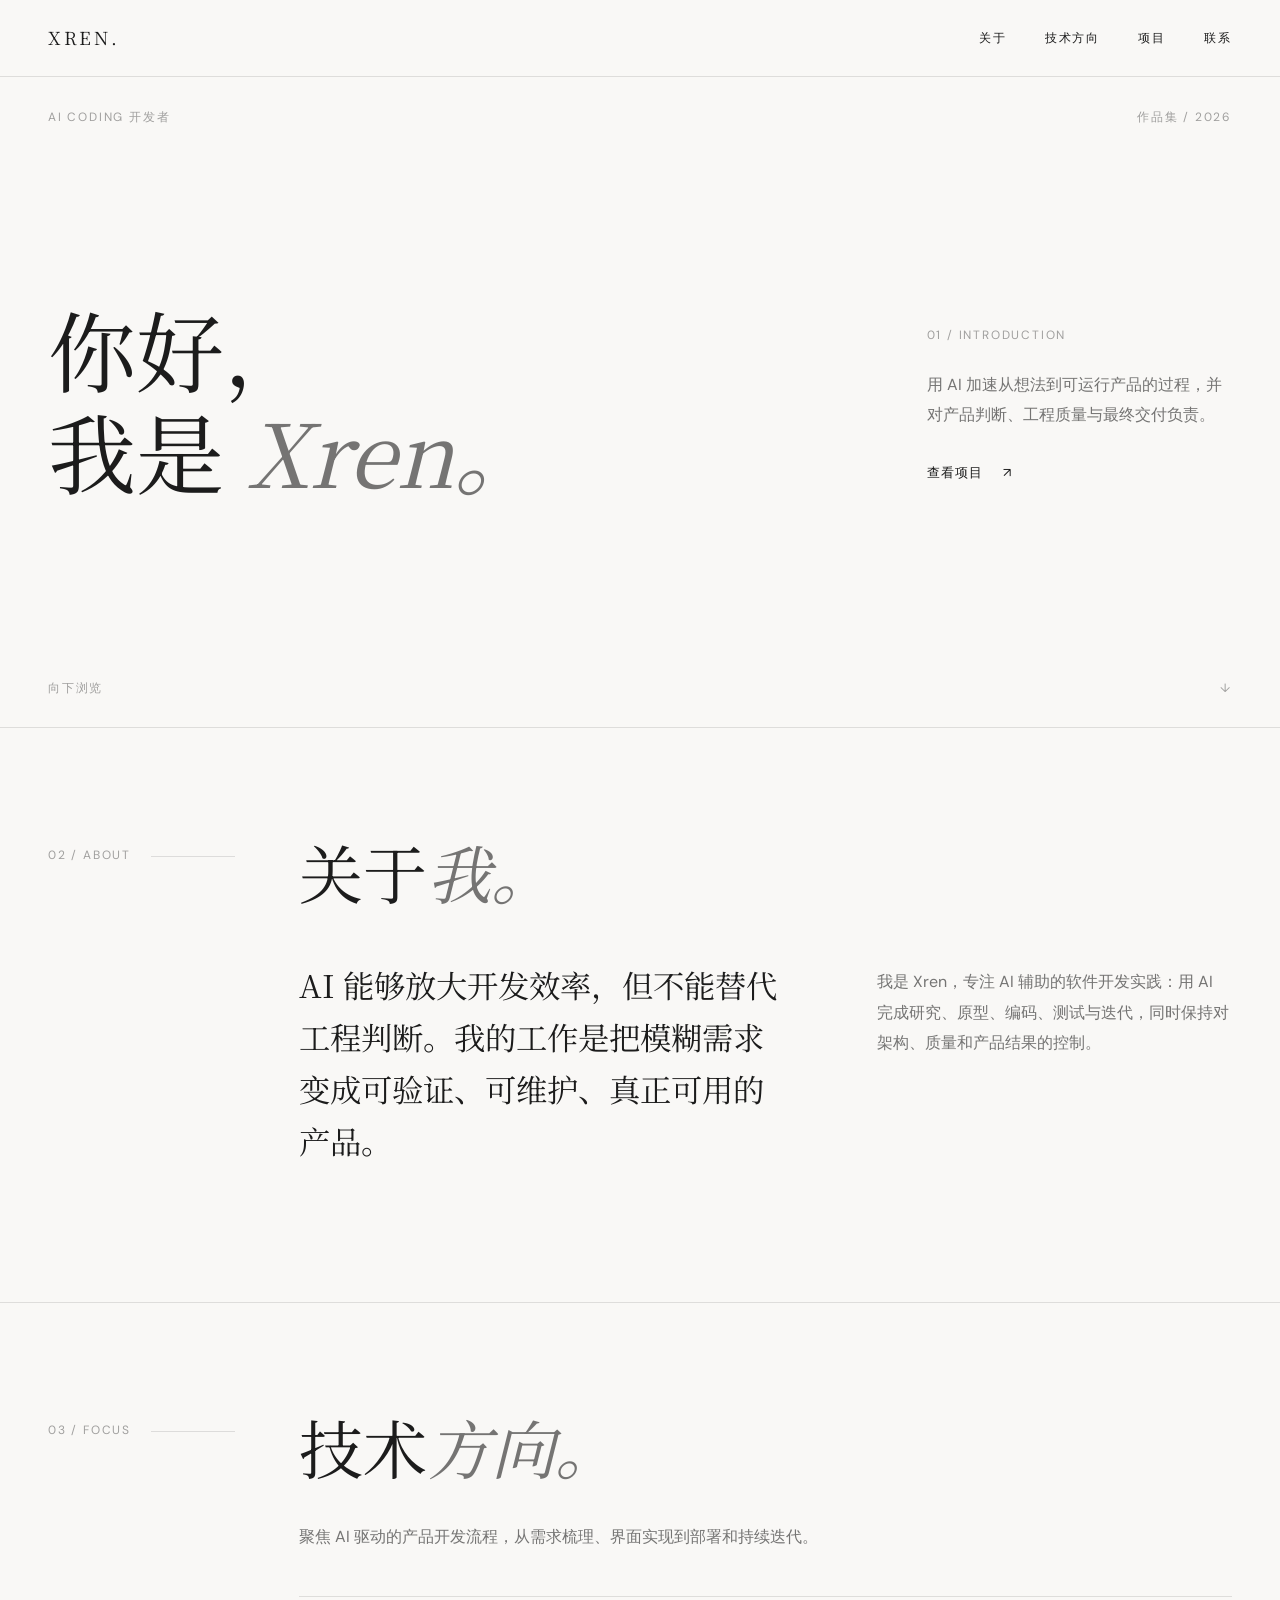
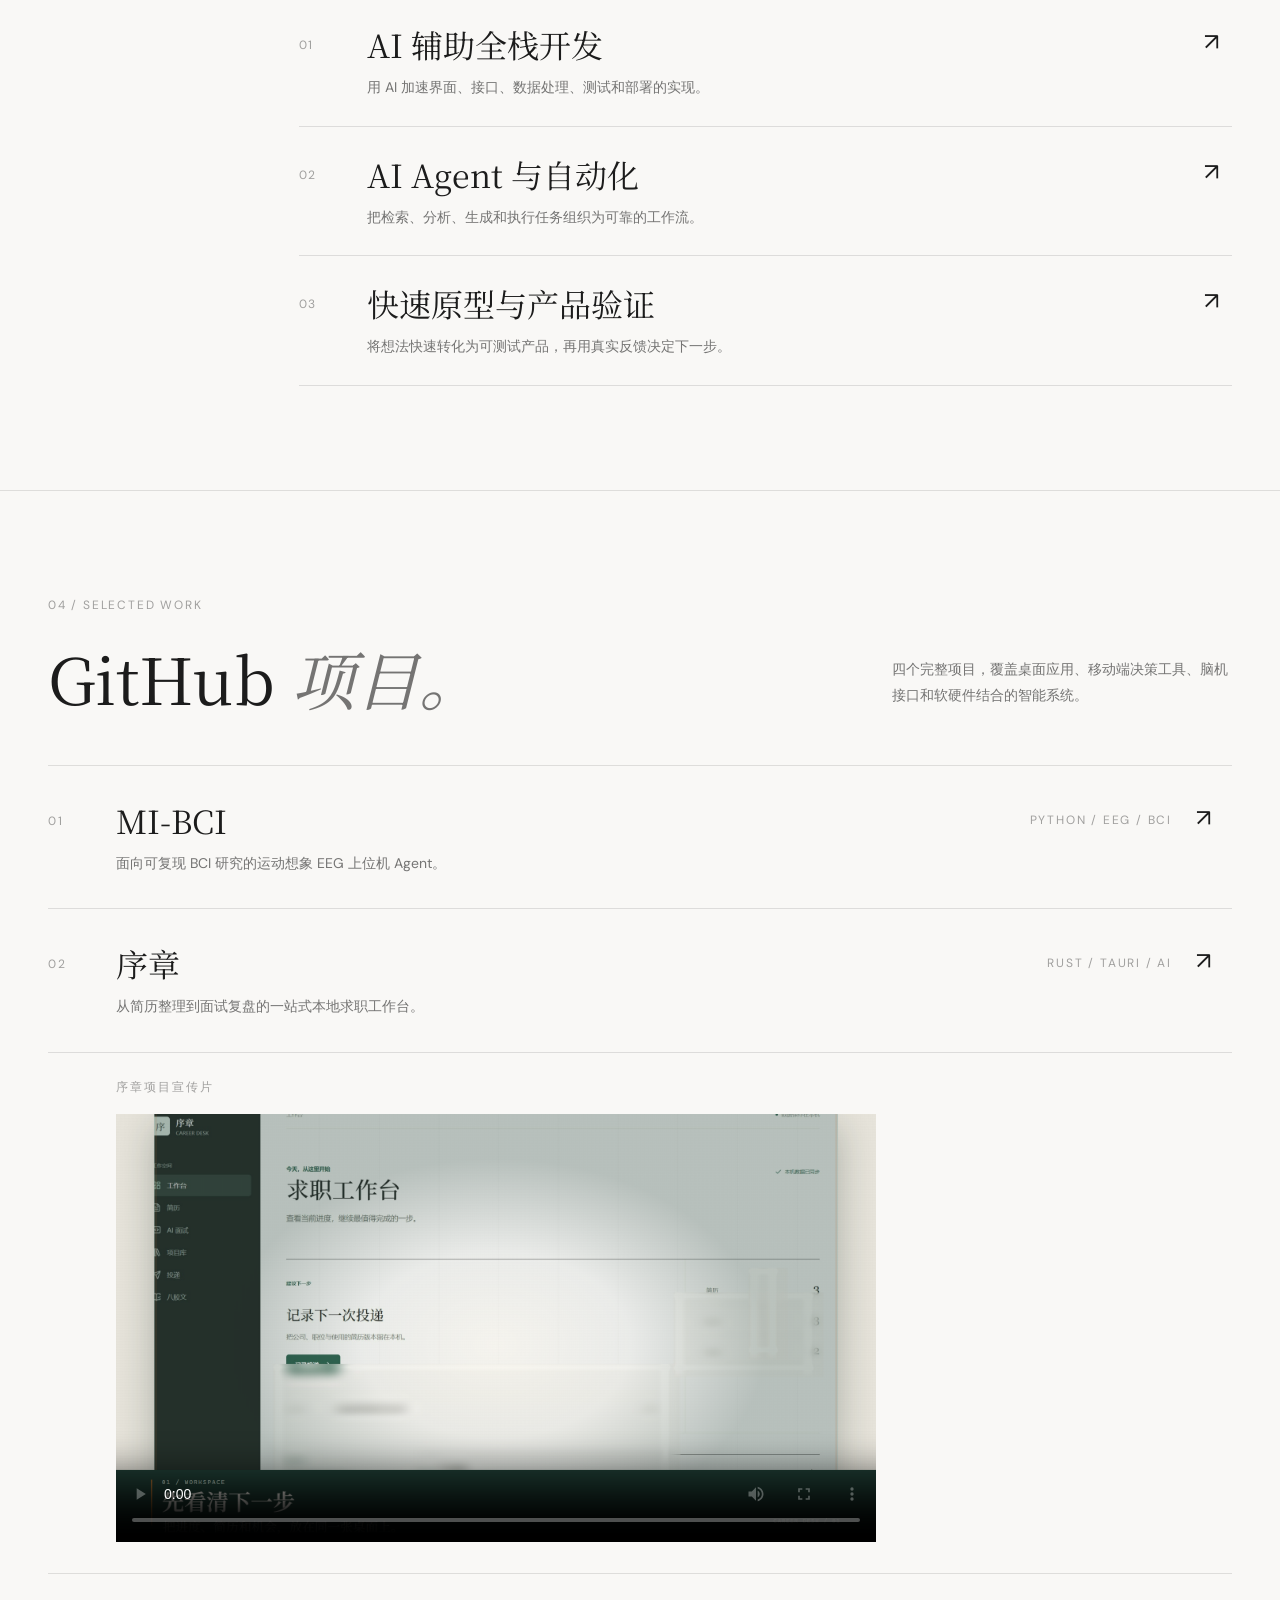
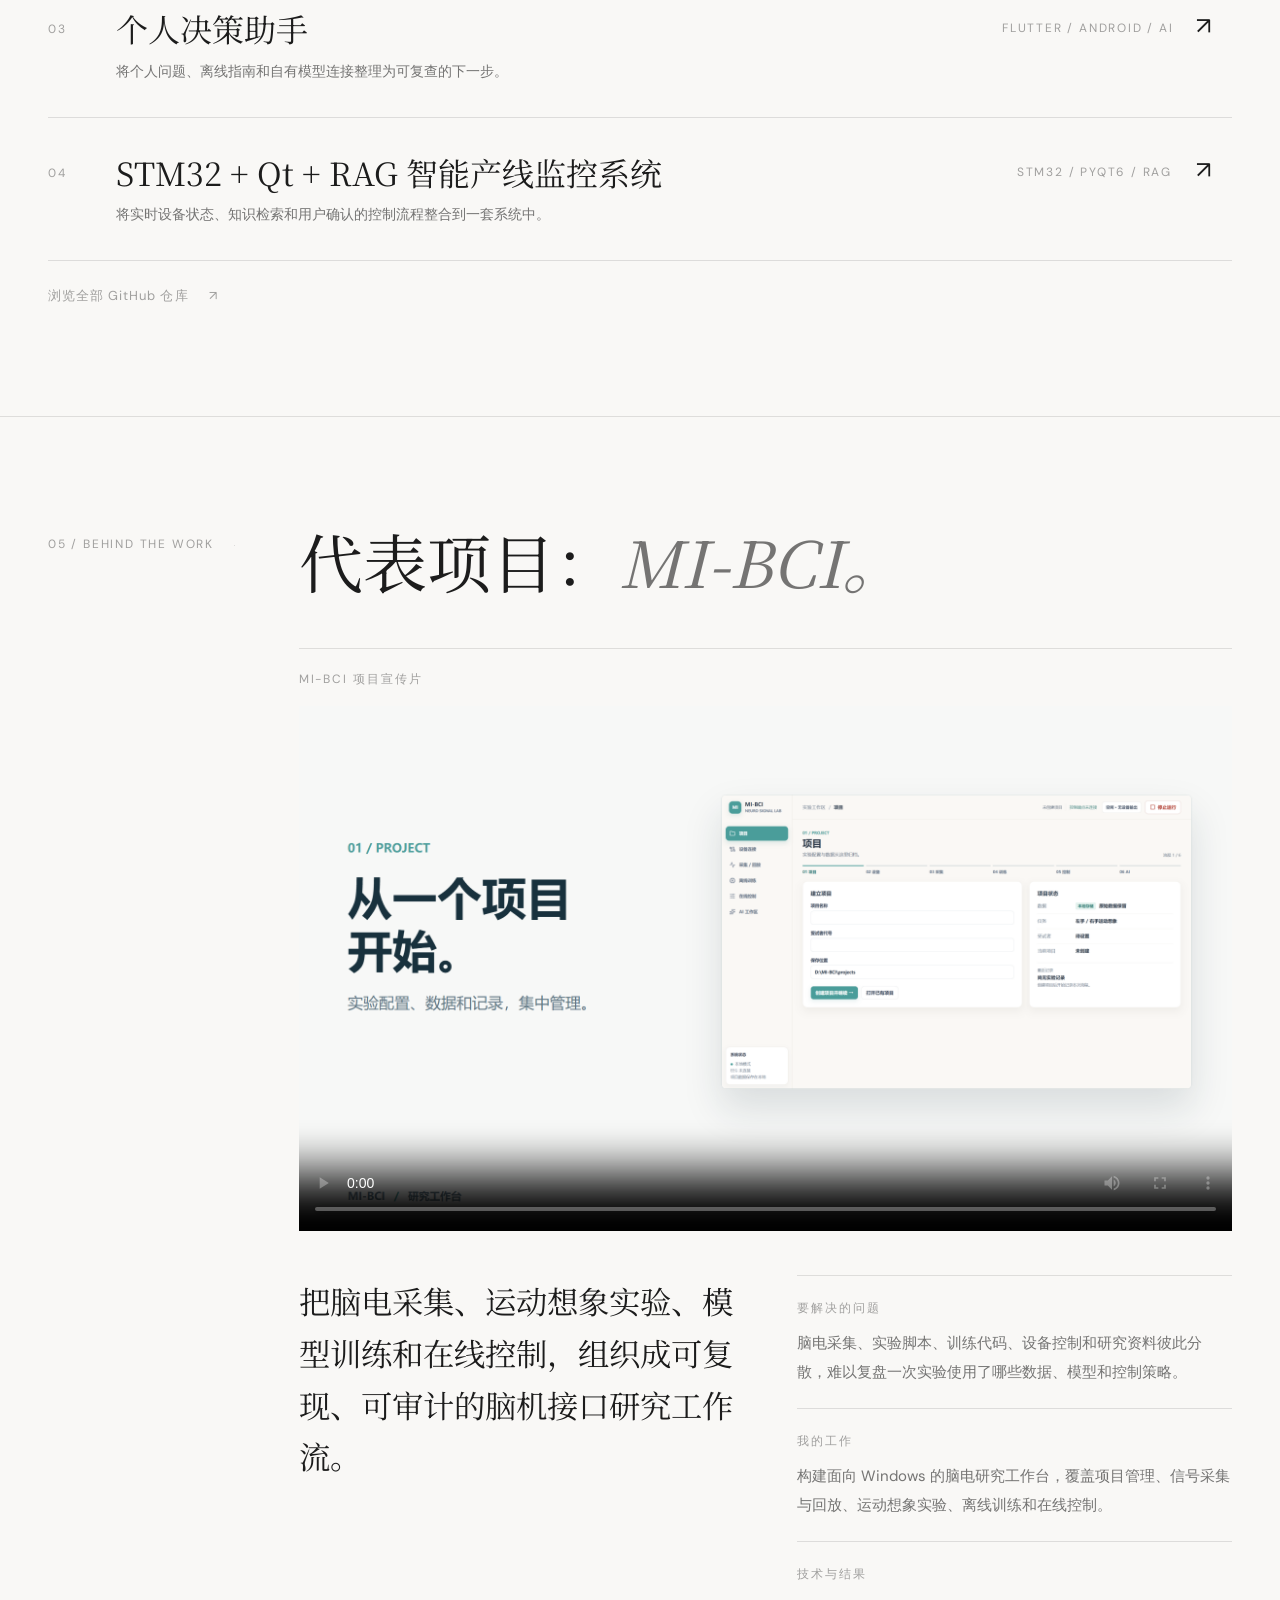
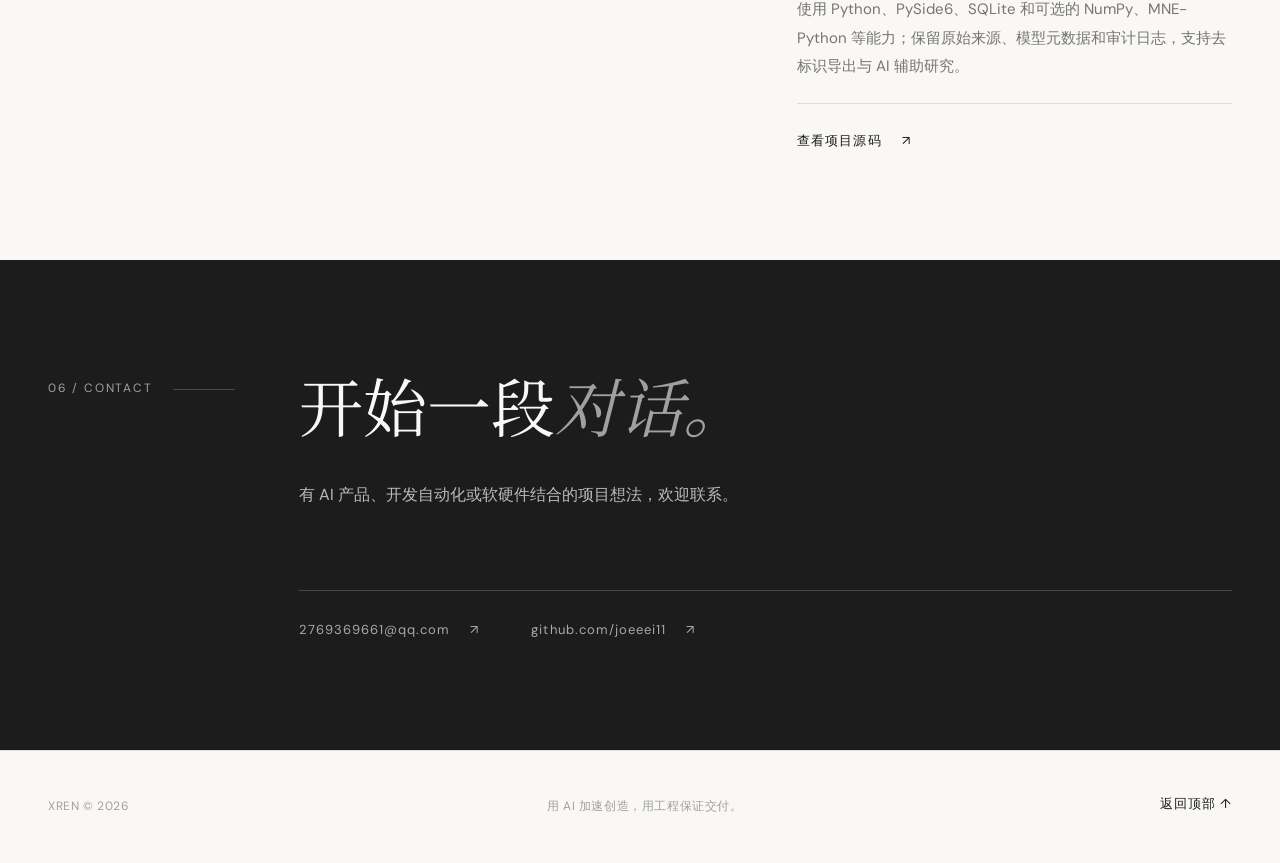
==== commit 2a913196: "feat: add CareerDesk promo video" ====
--- a/index.html
+++ b/index.html
@@ -76,6 +76,13 @@
           <div class="project-list" aria-label="项目列表">
             <a class="project-row" href="https://github.com/joeeei11/mi-bci" target="_blank" rel="noopener noreferrer"><span class="item-number">01</span><div><h3>MI-BCI</h3><p>面向可复现 BCI 研究的运动想象 EEG 上位机 Agent。</p></div><span class="project-category">PYTHON / EEG / BCI</span><span class="project-arrow" aria-hidden="true">↗</span></a>
             <a class="project-row" href="https://github.com/joeeei11/---" target="_blank" rel="noopener noreferrer"><span class="item-number">02</span><div><h3>序章</h3><p>从简历整理到面试复盘的一站式本地求职工作台。</p></div><span class="project-category">RUST / TAURI / AI</span><span class="project-arrow" aria-hidden="true">↗</span></a>
+            <figure class="project-preview">
+              <figcaption>序章项目宣传片</figcaption>
+              <video controls playsinline preload="metadata" poster="assets/careerdesk-poster.png" aria-label="序章项目宣传片">
+                <source src="assets/careerdesk-promo.mp4" type="video/mp4" />
+                您的浏览器不支持播放此视频。
+              </video>
+            </figure>
             <a class="project-row" href="https://github.com/joeeei11/-" target="_blank" rel="noopener noreferrer"><span class="item-number">03</span><div><h3>个人决策助手</h3><p>将个人问题、离线指南和自有模型连接整理为可复查的下一步。</p></div><span class="project-category">FLUTTER / ANDROID / AI</span><span class="project-arrow" aria-hidden="true">↗</span></a>
             <a class="project-row" href="https://github.com/joeeei11/STM32-QT-RAG-auto-system" target="_blank" rel="noopener noreferrer"><span class="item-number">04</span><div><h3>STM32 + Qt + RAG 智能产线监控系统</h3><p>将实时设备状态、知识检索和用户确认的控制流程整合到一套系统中。</p></div><span class="project-category">STM32 / PYQT6 / RAG</span><span class="project-arrow" aria-hidden="true">↗</span></a>
           </div>
--- a/styles.css
+++ b/styles.css
@@ -63,6 +63,8 @@
 .project-list{border-top:1px solid var(--rule)}
 .project-row{display:grid;grid-template-columns:44px minmax(0,1fr) 170px 28px;gap:24px;align-items:start;padding:32px 8px 32px 0;border-bottom:1px solid var(--rule);transition:background .5s ease}
 .project-row>div{min-width:0}
+.project-preview{margin:0;padding:24px 0 32px 68px;border-bottom:1px solid var(--rule)}
+.project-preview video{max-width:760px}
 .project-category{padding-top:12px;text-align:right;color:var(--soft);white-space:nowrap}
 .content-note{margin:24px 0 0;color:var(--soft);letter-spacing:0}
 .detail-layout{display:grid;grid-template-columns:minmax(0,1fr) minmax(0,1fr);column-gap:clamp(36px,5vw,72px);row-gap:44px}
@@ -72,8 +74,8 @@
 .detail-list dt{font-size:12px;letter-spacing:.16em;color:var(--soft)}
 .detail-list dd{margin:10px 0 0;font-size:15px}
 .project-video{grid-column:1/-1;margin:0;border-top:1px solid var(--rule);padding-top:20px}
-.project-video figcaption{margin-bottom:16px;font-size:12px;letter-spacing:.16em;color:var(--soft)}
-.project-video video{display:block;width:100%;aspect-ratio:16/9;max-height:640px;background:var(--ink);object-fit:contain}
+.project-video figcaption,.project-preview figcaption{margin-bottom:16px;font-size:12px;letter-spacing:.16em;color:var(--soft)}
+.project-video video,.project-preview video{display:block;width:100%;aspect-ratio:16/9;max-height:640px;background:var(--ink);object-fit:contain}
 .detail-link{grid-column:2;justify-self:start;margin-top:-18px}
 .contact-section{background:var(--ink);color:var(--paper)}
 .contact-section .section-index,.contact-section .italic-muted{color:rgba(249,248,246,.6)}
@@ -94,5 +96,6 @@
 }
 @keyframes hero-enter{from{opacity:0;transform:translateY(18px)}to{opacity:1;transform:translateY(0)}}
 @media(max-width:900px){h1{font-size:72px}h2{font-size:52px}.hero-body{grid-template-columns:1fr;gap:36px}.hero-aside{max-width:450px}.section-grid{grid-template-columns:1fr;gap:28px}.section-side{padding-top:0}.about-copy{gap:36px}.project-row{grid-template-columns:40px minmax(0,1fr) 24px}.project-category{grid-column:2;grid-row:2;text-align:left;padding-top:0}.project-arrow{grid-column:3;grid-row:1}}
+@media(max-width:640px){.project-preview{padding:20px 0 28px}}
 @media(max-width:640px){html{scroll-padding-top:68px}.header-inner{height:68px}.wordmark{font-size:15px}.menu-toggle{display:flex;width:44px;height:44px;flex-direction:column;align-items:center;justify-content:center;gap:6px;border:0;background:transparent;cursor:pointer}.menu-toggle span{display:block;width:22px;height:1px;background:var(--ink);transition:transform .3s ease}.menu-toggle[aria-expanded="true"] span:first-child{transform:translateY(3.5px) rotate(45deg)}.menu-toggle[aria-expanded="true"] span:last-child{transform:translateY(-3.5px) rotate(-45deg)}.site-nav{display:none;position:absolute;top:68px;left:0;right:0;padding:20px var(--side) 30px;background:var(--paper);border-bottom:1px solid var(--rule);flex-direction:column;align-items:stretch;gap:0}.site-nav.is-open{display:flex}.site-nav a{padding:12px 0;font-size:14px}.hero{min-height:calc(100svh - 132px)}.hero-meta,.hero-bottom{font-size:10px}.hero-body{padding-block:48px;gap:36px}h1{font-size:52px}h2{font-size:42px;margin-bottom:36px}.section{padding-block:72px}.about-copy,.detail-layout{grid-template-columns:1fr;gap:24px}.section-intro{margin-top:0;margin-bottom:36px}.focus-list li{grid-template-columns:28px minmax(0,1fr) 20px;gap:12px;padding:24px 0}.focus-list h3,.project-row h3{font-size:25px}.section-heading{display:block;margin-bottom:36px}.section-heading>p{margin:20px 0 0}.project-row{grid-template-columns:28px minmax(0,1fr) 20px;gap:12px;padding-block:26px}.project-category{grid-column:2;grid-row:2;text-align:left;padding-top:0;white-space:normal}.project-arrow{grid-column:3;grid-row:1}.project-video{padding-top:16px}.project-video video{max-height:none}.detail-link{grid-column:1;margin-top:0}.contact-links{margin-top:48px;flex-direction:column;overflow-wrap:anywhere}.footer-inner{min-height:130px;flex-wrap:wrap;justify-content:space-between;padding-block:26px}.footer-inner>span:nth-child(2){width:100%;order:3}}
 @media(prefers-reduced-motion:reduce){html{scroll-behavior:auto}*,*::before,*::after{animation-duration:.01ms!important;transition-duration:.01ms!important}}
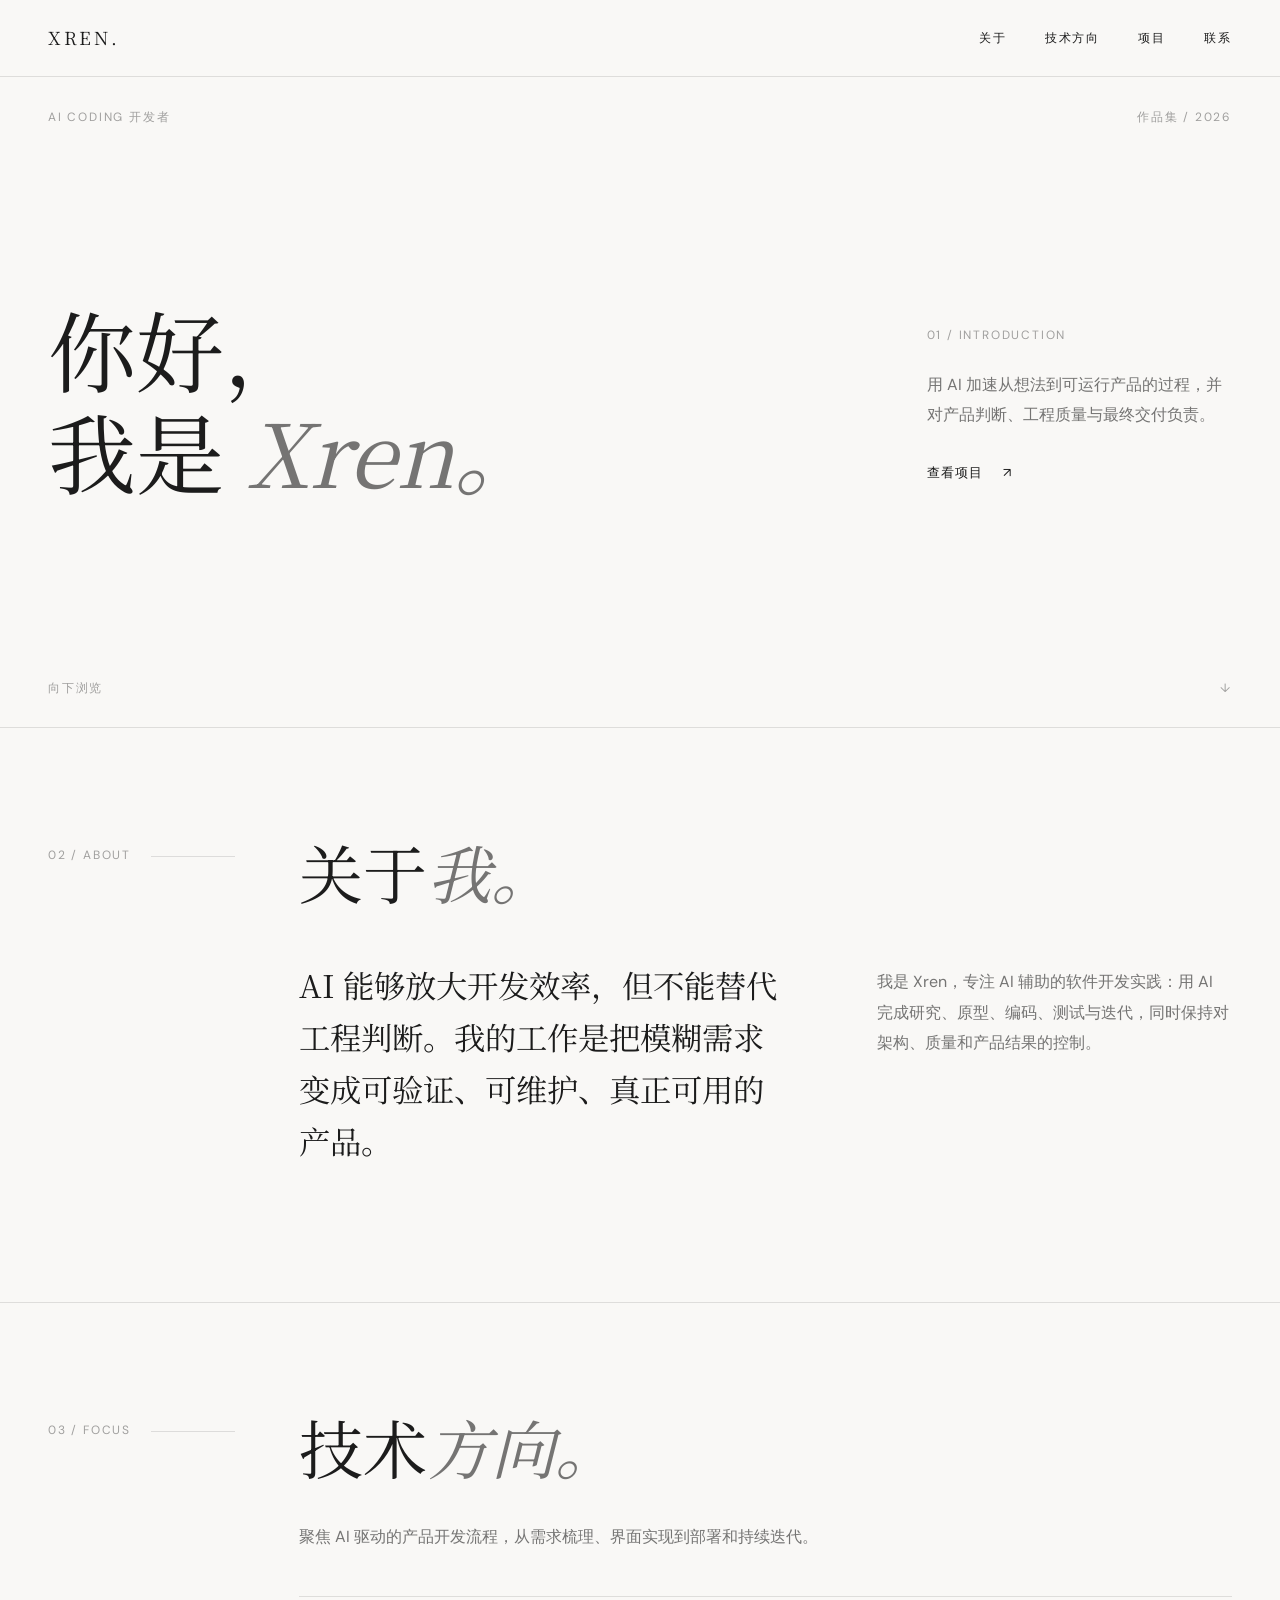
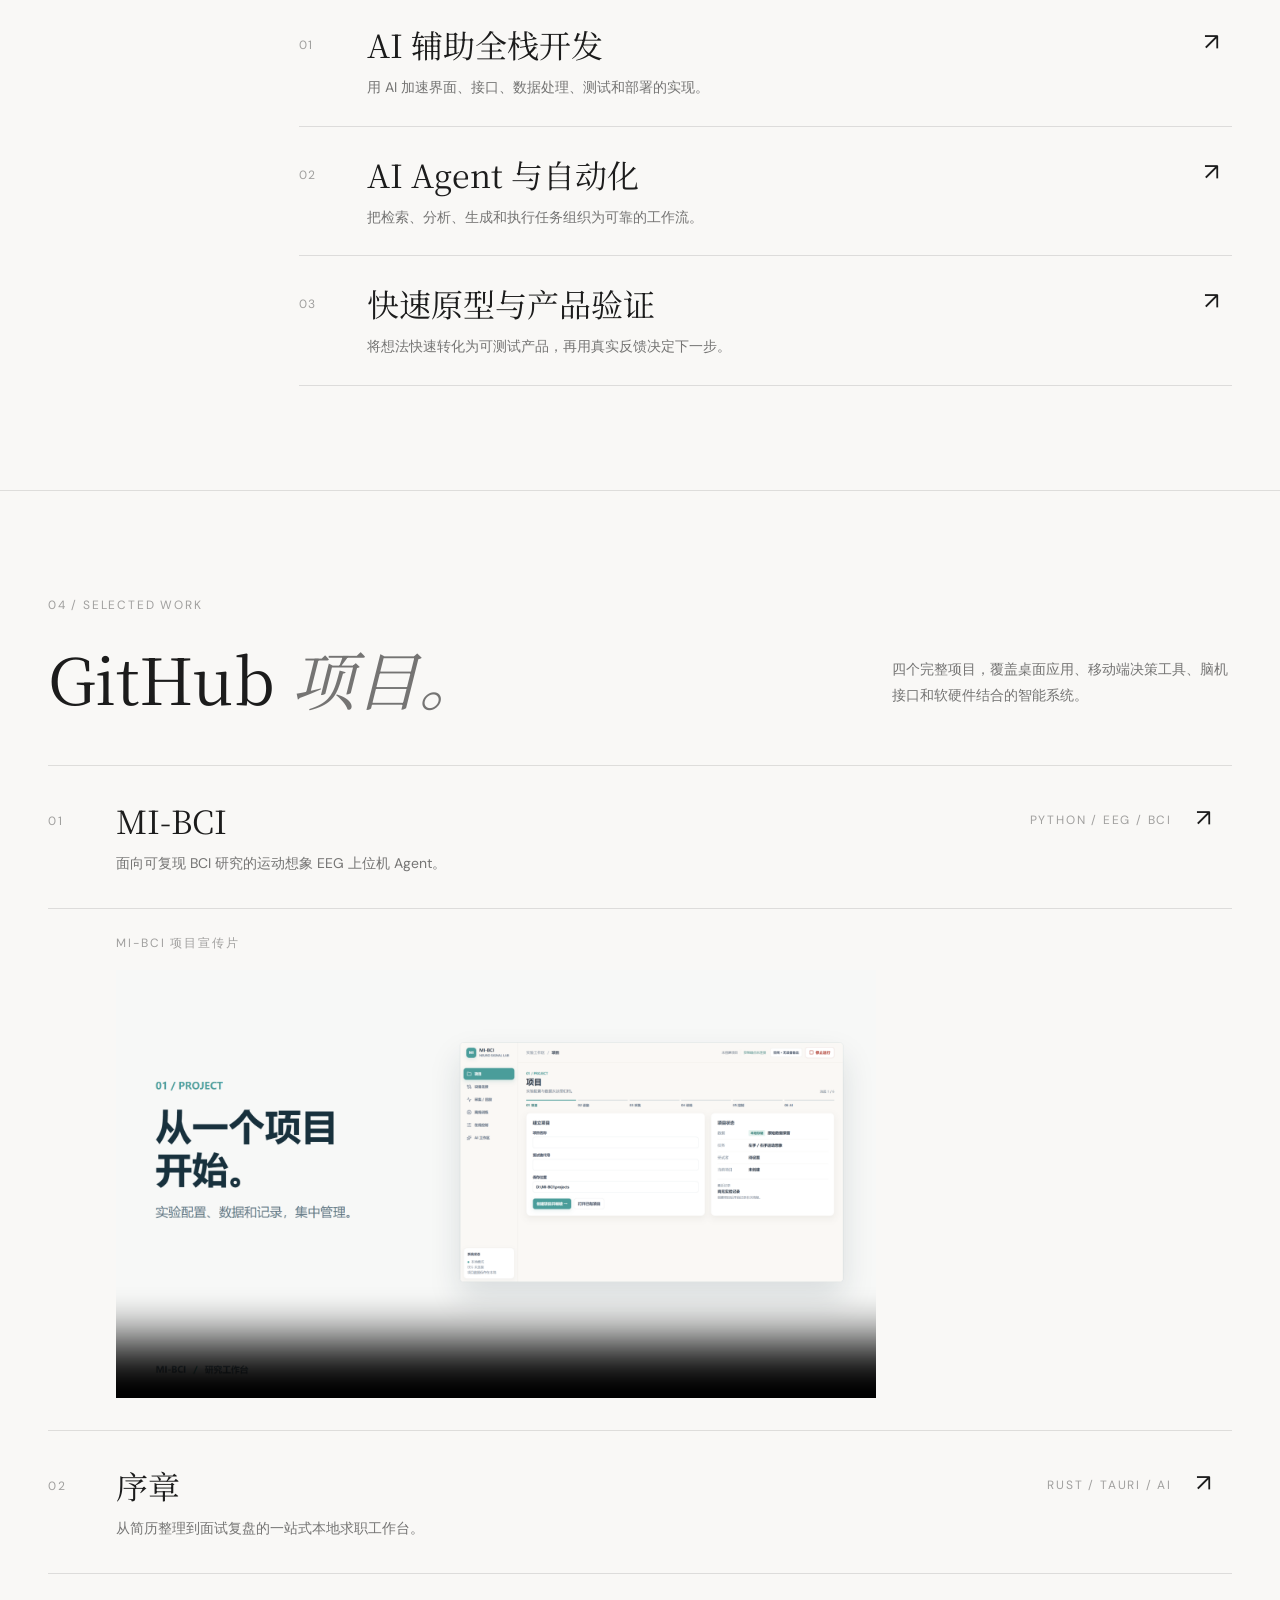
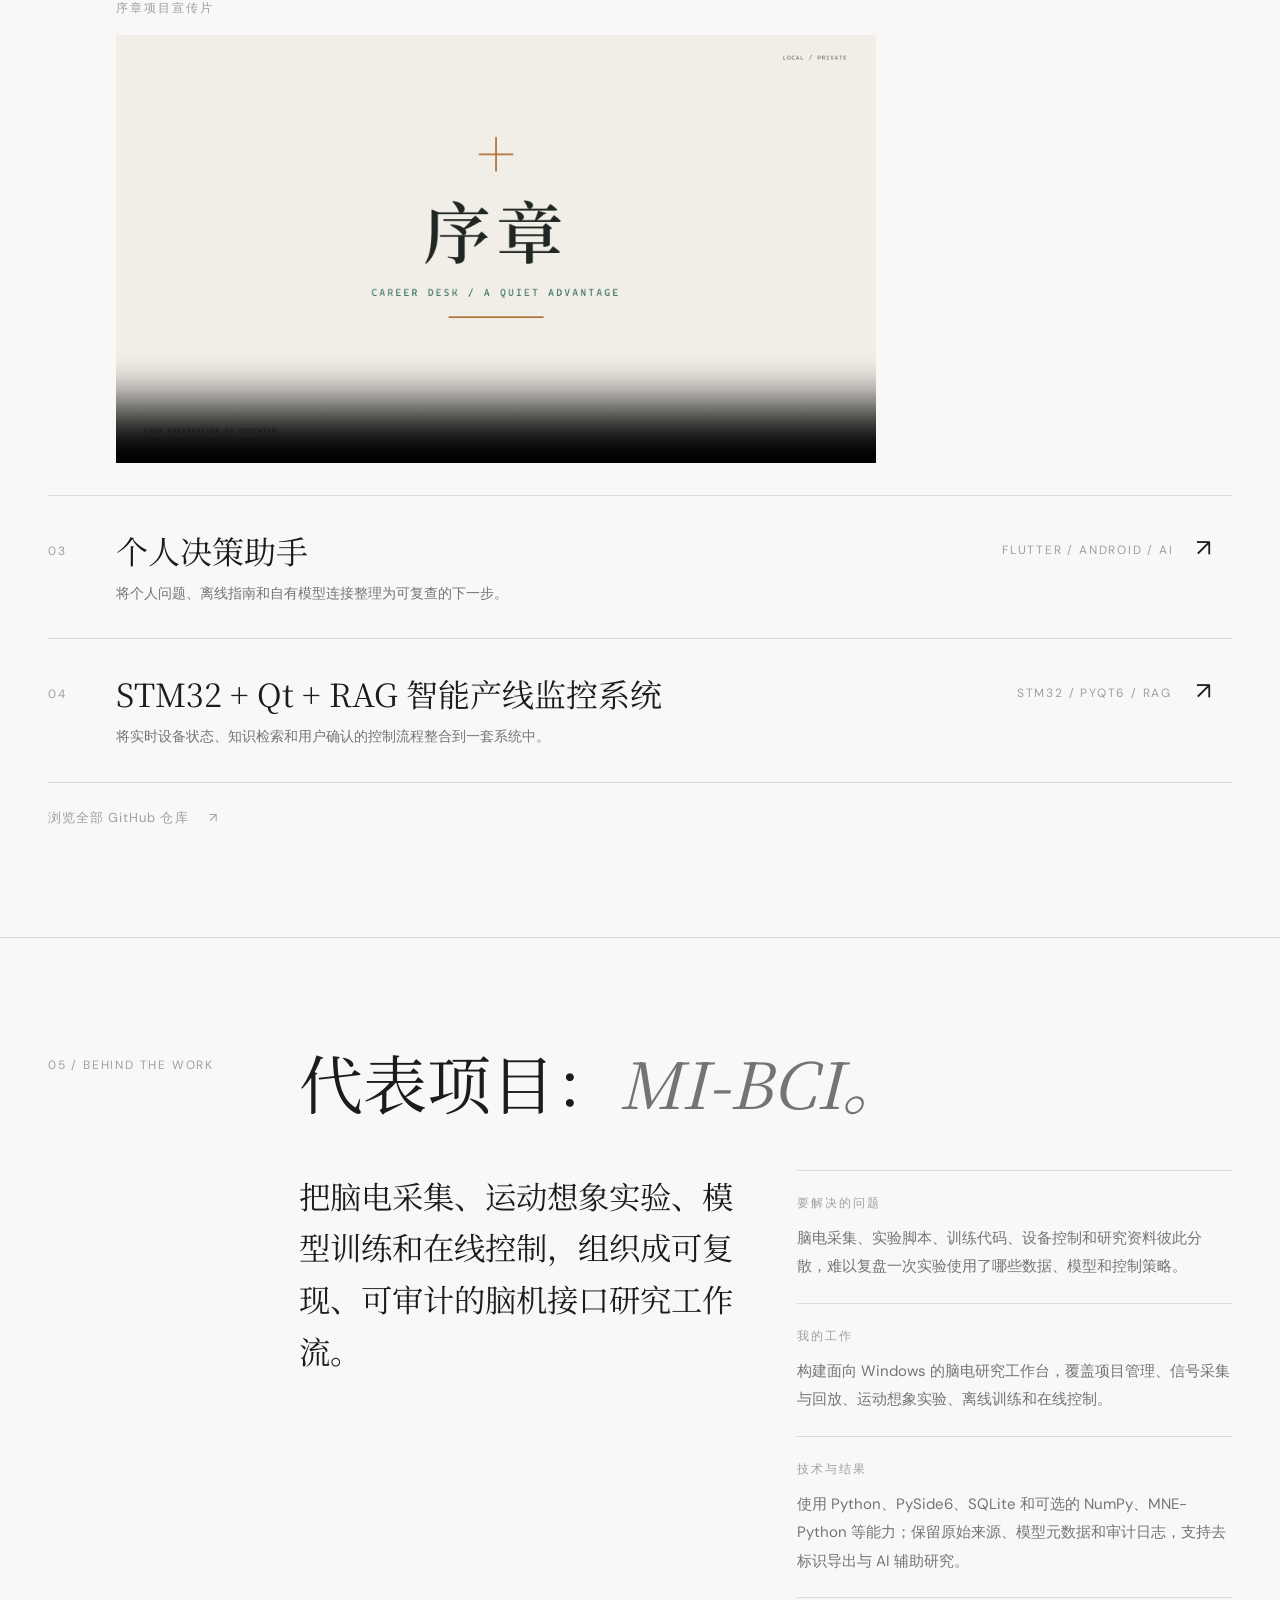
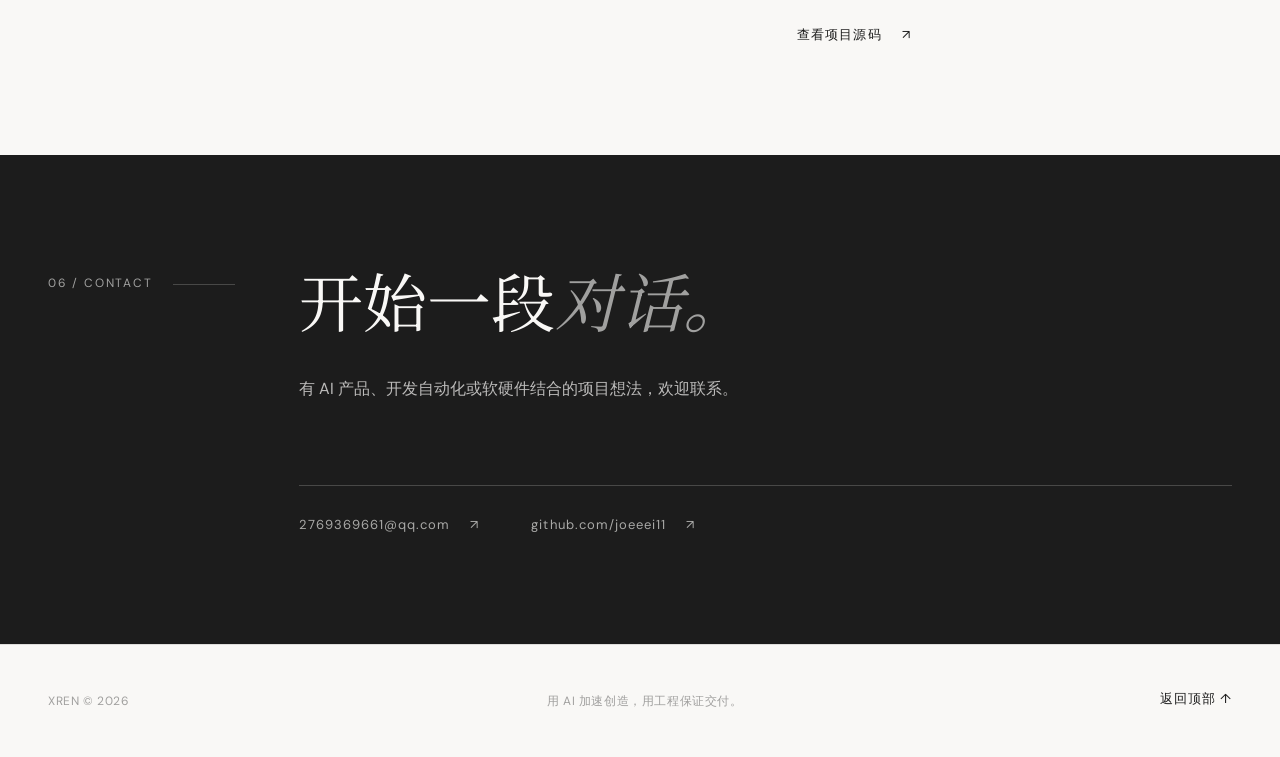
==== commit 8ef39b14: "Place project promos beneath entries and update CareerDesk poster" ====
--- a/index.html
+++ b/index.html
@@ -75,10 +75,17 @@
           <div class="section-heading"><div><span class="section-index">04 / SELECTED WORK</span><h2 id="projects-title">GitHub <span class="italic-muted">项目。</span></h2></div><p>四个完整项目，覆盖桌面应用、移动端决策工具、脑机接口和软硬件结合的智能系统。</p></div>
           <div class="project-list" aria-label="项目列表">
             <a class="project-row" href="https://github.com/joeeei11/mi-bci" target="_blank" rel="noopener noreferrer"><span class="item-number">01</span><div><h3>MI-BCI</h3><p>面向可复现 BCI 研究的运动想象 EEG 上位机 Agent。</p></div><span class="project-category">PYTHON / EEG / BCI</span><span class="project-arrow" aria-hidden="true">↗</span></a>
+            <figure class="project-preview">
+              <figcaption>MI-BCI 项目宣传片</figcaption>
+              <video controls playsinline preload="metadata" poster="assets/mi-bci-poster.png" aria-label="MI-BCI 项目宣传片">
+                <source src="assets/mi-bci-promo.mp4" type="video/mp4" />
+                您的浏览器不支持播放此视频。
+              </video>
+            </figure>
             <a class="project-row" href="https://github.com/joeeei11/---" target="_blank" rel="noopener noreferrer"><span class="item-number">02</span><div><h3>序章</h3><p>从简历整理到面试复盘的一站式本地求职工作台。</p></div><span class="project-category">RUST / TAURI / AI</span><span class="project-arrow" aria-hidden="true">↗</span></a>
             <figure class="project-preview">
               <figcaption>序章项目宣传片</figcaption>
-              <video controls playsinline preload="metadata" poster="assets/careerdesk-poster.png" aria-label="序章项目宣传片">
+              <video controls playsinline preload="metadata" poster="assets/careerdesk-poster-new.png" aria-label="序章项目宣传片">
                 <source src="assets/careerdesk-promo.mp4" type="video/mp4" />
                 您的浏览器不支持播放此视频。
               </video>
@@ -96,13 +103,6 @@
           <div class="section-content">
             <h2 id="detail-title">代表项目：<span class="italic-muted">MI-BCI。</span></h2>
             <div class="detail-layout">
-              <figure class="project-video">
-                <figcaption>MI-BCI 项目宣传片</figcaption>
-                <video controls playsinline preload="metadata" poster="assets/mi-bci-poster.png" aria-label="MI-BCI 项目宣传片">
-                  <source src="assets/mi-bci-promo.mp4" type="video/mp4" />
-                  您的浏览器不支持播放此视频。
-                </video>
-              </figure>
               <p class="lead">把脑电采集、运动想象实验、模型训练和在线控制，组织成可复现、可审计的脑机接口研究工作流。</p>
               <dl class="detail-list">
                 <div><dt>要解决的问题</dt><dd>脑电采集、实验脚本、训练代码、设备控制和研究资料彼此分散，难以复盘一次实验使用了哪些数据、模型和控制策略。</dd></div>
--- a/styles.css
+++ b/styles.css
@@ -73,9 +73,8 @@
 .detail-list div{padding:22px 0;border-bottom:1px solid var(--rule)}
 .detail-list dt{font-size:12px;letter-spacing:.16em;color:var(--soft)}
 .detail-list dd{margin:10px 0 0;font-size:15px}
-.project-video{grid-column:1/-1;margin:0;border-top:1px solid var(--rule);padding-top:20px}
-.project-video figcaption,.project-preview figcaption{margin-bottom:16px;font-size:12px;letter-spacing:.16em;color:var(--soft)}
-.project-video video,.project-preview video{display:block;width:100%;aspect-ratio:16/9;max-height:640px;background:var(--ink);object-fit:contain}
+.project-preview figcaption{margin-bottom:16px;font-size:12px;letter-spacing:.16em;color:var(--soft)}
+.project-preview video{display:block;width:100%;aspect-ratio:16/9;max-height:640px;background:var(--ink);object-fit:contain}
 .detail-link{grid-column:2;justify-self:start;margin-top:-18px}
 .contact-section{background:var(--ink);color:var(--paper)}
 .contact-section .section-index,.contact-section .italic-muted{color:rgba(249,248,246,.6)}
@@ -97,5 +96,5 @@
 @keyframes hero-enter{from{opacity:0;transform:translateY(18px)}to{opacity:1;transform:translateY(0)}}
 @media(max-width:900px){h1{font-size:72px}h2{font-size:52px}.hero-body{grid-template-columns:1fr;gap:36px}.hero-aside{max-width:450px}.section-grid{grid-template-columns:1fr;gap:28px}.section-side{padding-top:0}.about-copy{gap:36px}.project-row{grid-template-columns:40px minmax(0,1fr) 24px}.project-category{grid-column:2;grid-row:2;text-align:left;padding-top:0}.project-arrow{grid-column:3;grid-row:1}}
 @media(max-width:640px){.project-preview{padding:20px 0 28px}}
-@media(max-width:640px){html{scroll-padding-top:68px}.header-inner{height:68px}.wordmark{font-size:15px}.menu-toggle{display:flex;width:44px;height:44px;flex-direction:column;align-items:center;justify-content:center;gap:6px;border:0;background:transparent;cursor:pointer}.menu-toggle span{display:block;width:22px;height:1px;background:var(--ink);transition:transform .3s ease}.menu-toggle[aria-expanded="true"] span:first-child{transform:translateY(3.5px) rotate(45deg)}.menu-toggle[aria-expanded="true"] span:last-child{transform:translateY(-3.5px) rotate(-45deg)}.site-nav{display:none;position:absolute;top:68px;left:0;right:0;padding:20px var(--side) 30px;background:var(--paper);border-bottom:1px solid var(--rule);flex-direction:column;align-items:stretch;gap:0}.site-nav.is-open{display:flex}.site-nav a{padding:12px 0;font-size:14px}.hero{min-height:calc(100svh - 132px)}.hero-meta,.hero-bottom{font-size:10px}.hero-body{padding-block:48px;gap:36px}h1{font-size:52px}h2{font-size:42px;margin-bottom:36px}.section{padding-block:72px}.about-copy,.detail-layout{grid-template-columns:1fr;gap:24px}.section-intro{margin-top:0;margin-bottom:36px}.focus-list li{grid-template-columns:28px minmax(0,1fr) 20px;gap:12px;padding:24px 0}.focus-list h3,.project-row h3{font-size:25px}.section-heading{display:block;margin-bottom:36px}.section-heading>p{margin:20px 0 0}.project-row{grid-template-columns:28px minmax(0,1fr) 20px;gap:12px;padding-block:26px}.project-category{grid-column:2;grid-row:2;text-align:left;padding-top:0;white-space:normal}.project-arrow{grid-column:3;grid-row:1}.project-video{padding-top:16px}.project-video video{max-height:none}.detail-link{grid-column:1;margin-top:0}.contact-links{margin-top:48px;flex-direction:column;overflow-wrap:anywhere}.footer-inner{min-height:130px;flex-wrap:wrap;justify-content:space-between;padding-block:26px}.footer-inner>span:nth-child(2){width:100%;order:3}}
+@media(max-width:640px){html{scroll-padding-top:68px}.header-inner{height:68px}.wordmark{font-size:15px}.menu-toggle{display:flex;width:44px;height:44px;flex-direction:column;align-items:center;justify-content:center;gap:6px;border:0;background:transparent;cursor:pointer}.menu-toggle span{display:block;width:22px;height:1px;background:var(--ink);transition:transform .3s ease}.menu-toggle[aria-expanded="true"] span:first-child{transform:translateY(3.5px) rotate(45deg)}.menu-toggle[aria-expanded="true"] span:last-child{transform:translateY(-3.5px) rotate(-45deg)}.site-nav{display:none;position:absolute;top:68px;left:0;right:0;padding:20px var(--side) 30px;background:var(--paper);border-bottom:1px solid var(--rule);flex-direction:column;align-items:stretch;gap:0}.site-nav.is-open{display:flex}.site-nav a{padding:12px 0;font-size:14px}.hero{min-height:calc(100svh - 132px)}.hero-meta,.hero-bottom{font-size:10px}.hero-body{padding-block:48px;gap:36px}h1{font-size:52px}h2{font-size:42px;margin-bottom:36px}.section{padding-block:72px}.about-copy,.detail-layout{grid-template-columns:1fr;gap:24px}.section-intro{margin-top:0;margin-bottom:36px}.focus-list li{grid-template-columns:28px minmax(0,1fr) 20px;gap:12px;padding:24px 0}.focus-list h3,.project-row h3{font-size:25px}.section-heading{display:block;margin-bottom:36px}.section-heading>p{margin:20px 0 0}.project-row{grid-template-columns:28px minmax(0,1fr) 20px;gap:12px;padding-block:26px}.project-category{grid-column:2;grid-row:2;text-align:left;padding-top:0;white-space:normal}.project-arrow{grid-column:3;grid-row:1}.detail-link{grid-column:1;margin-top:0}.contact-links{margin-top:48px;flex-direction:column;overflow-wrap:anywhere}.footer-inner{min-height:130px;flex-wrap:wrap;justify-content:space-between;padding-block:26px}.footer-inner>span:nth-child(2){width:100%;order:3}}
 @media(prefers-reduced-motion:reduce){html{scroll-behavior:auto}*,*::before,*::after{animation-duration:.01ms!important;transition-duration:.01ms!important}}
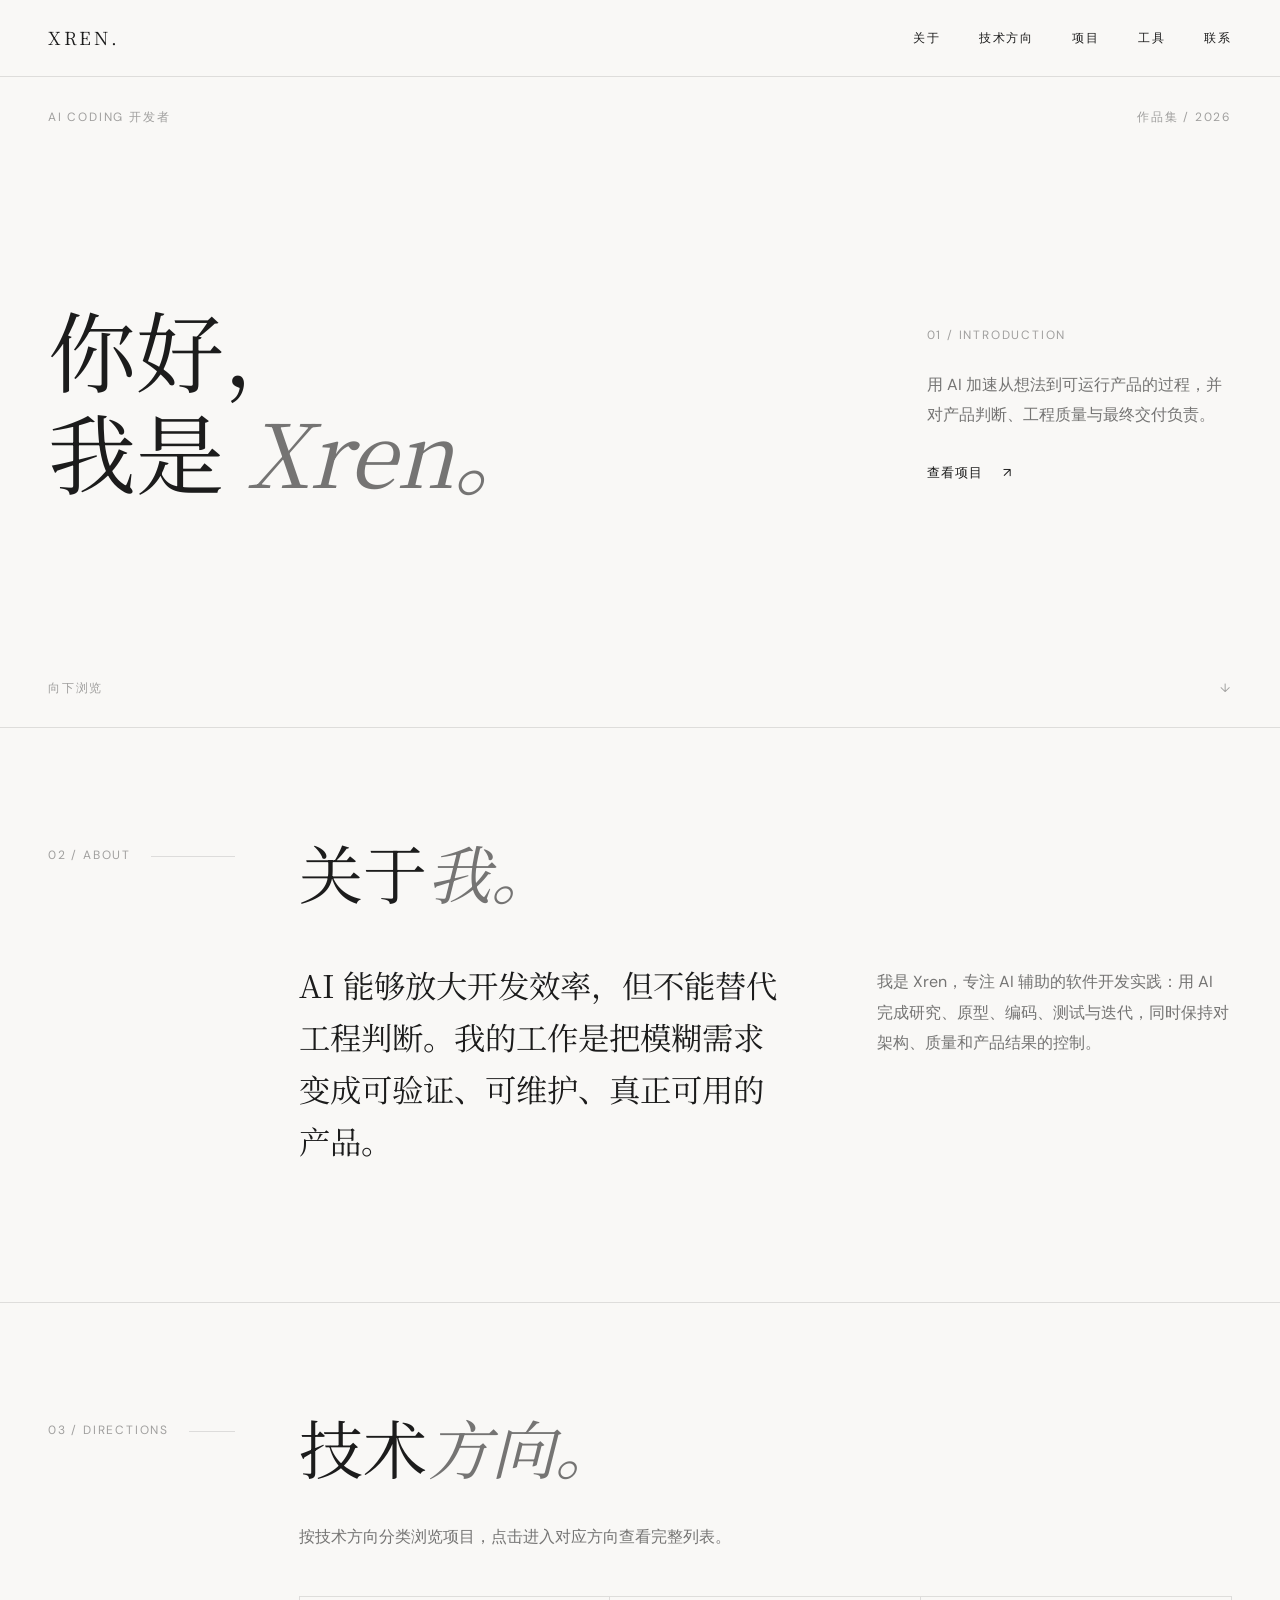
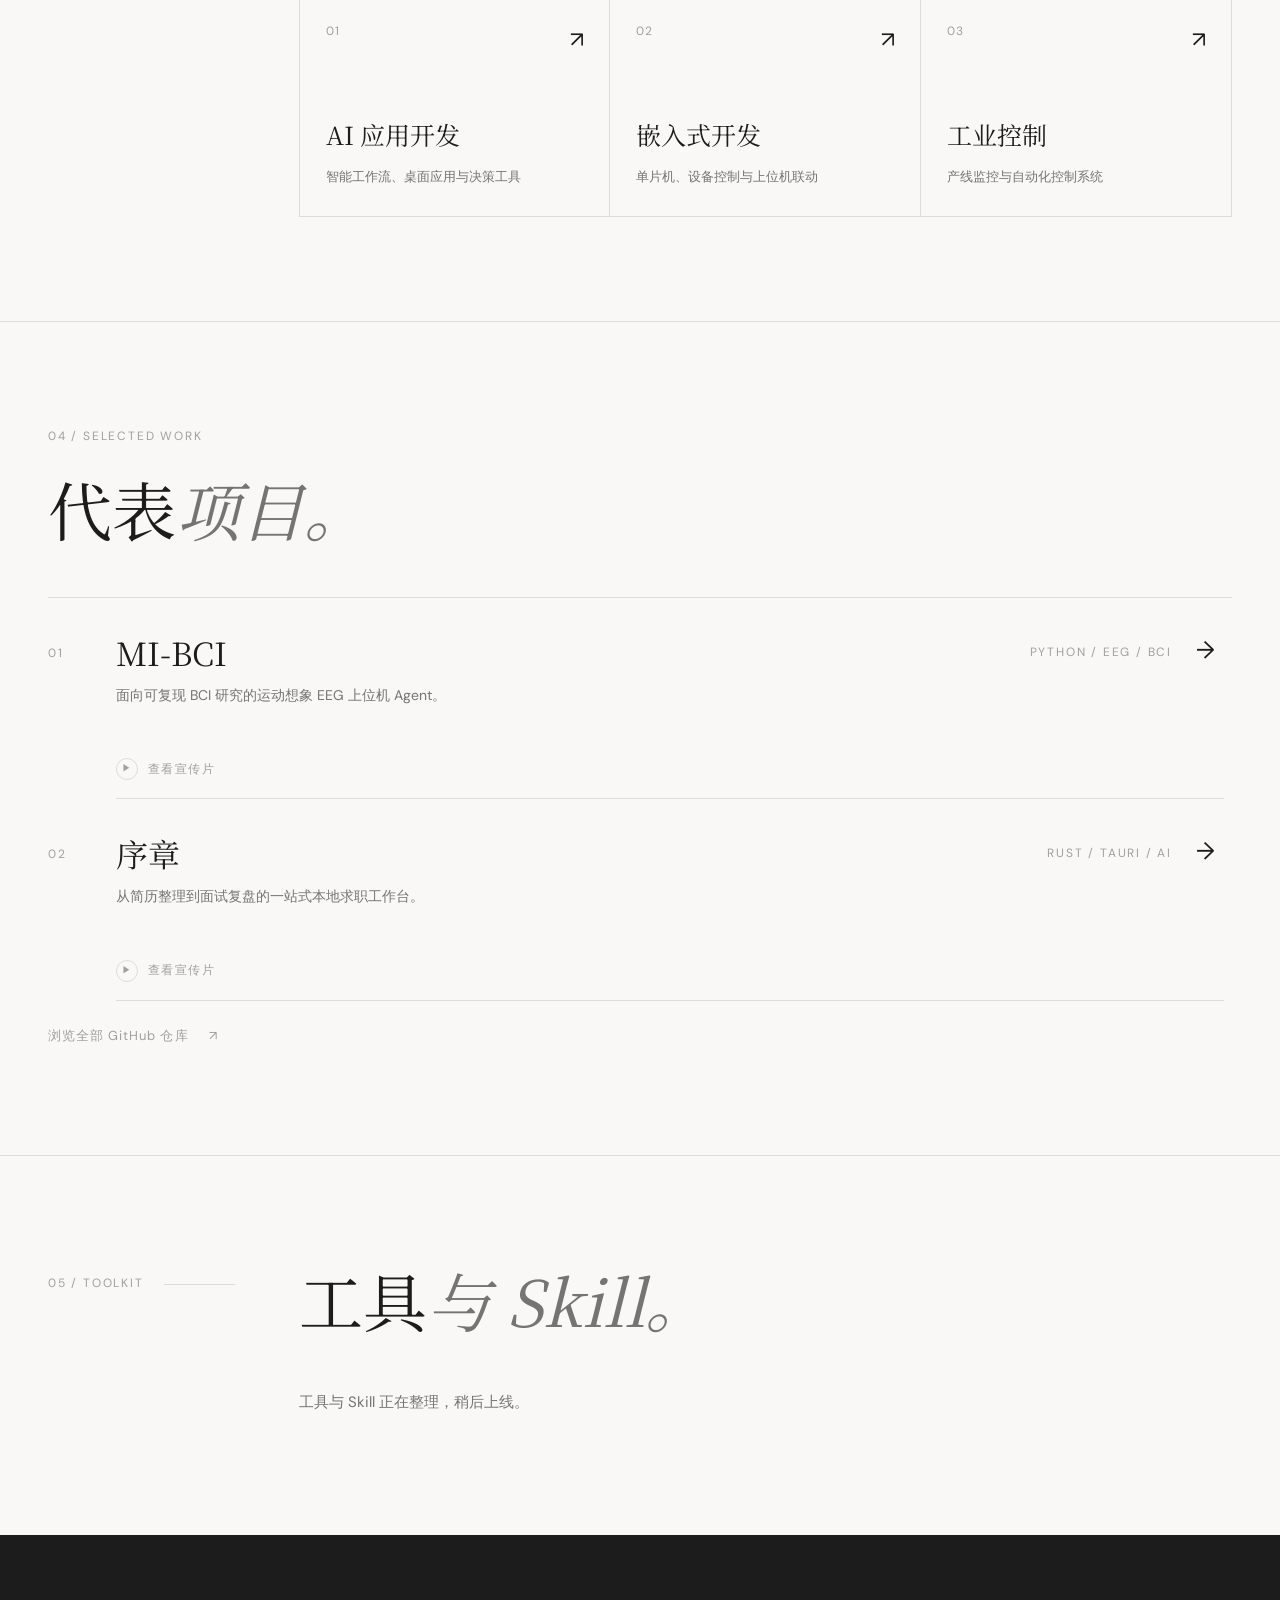
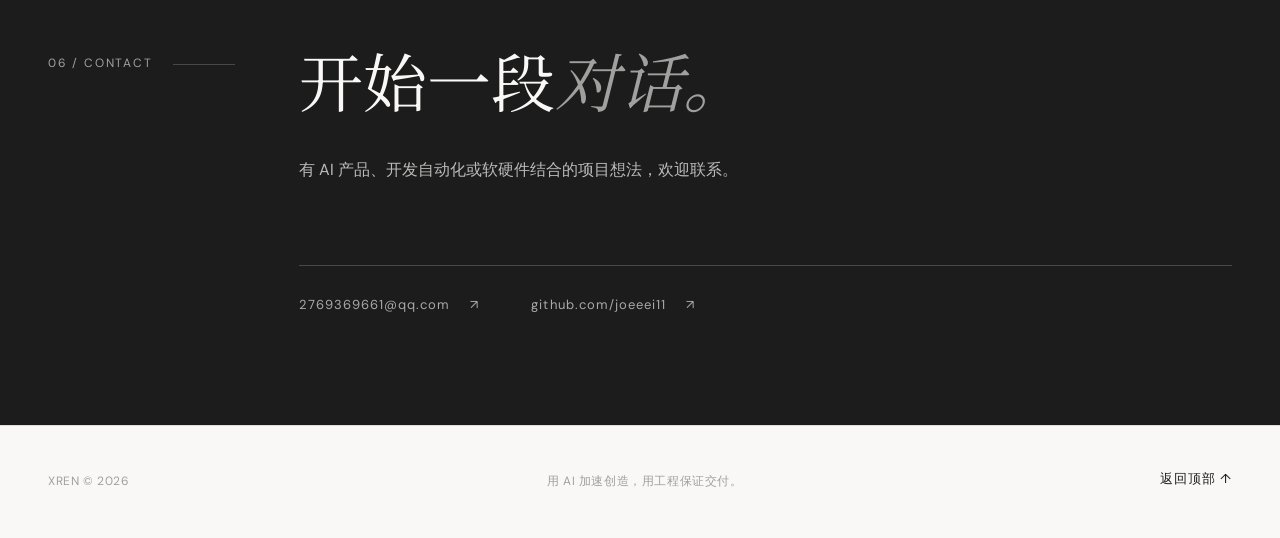
==== commit 2cb267bc: "Replace portfolio with V3: direction pages, project galleries, STM32 detail page - Add technical dir" ====
--- a/index.html
+++ b/index.html
@@ -23,6 +23,7 @@
           <a href="#about">关于</a>
           <a href="#focus">技术方向</a>
           <a href="#projects">项目</a>
+          <a href="#tools">工具</a>
           <a href="#contact">联系</a>
         </nav>
       </div>
@@ -57,60 +58,85 @@
 
       <section class="section focus-section" id="focus" aria-labelledby="focus-title">
         <div class="container section-grid">
-          <div class="section-side"><span class="section-index">03 / FOCUS</span><span class="side-rule" aria-hidden="true"></span></div>
+          <div class="section-side"><span class="section-index">03 / DIRECTIONS</span><span class="side-rule" aria-hidden="true"></span></div>
           <div class="section-content">
             <h2 id="focus-title">技术<span class="italic-muted">方向。</span></h2>
-            <p class="section-intro">聚焦 AI 驱动的产品开发流程，从需求梳理、界面实现到部署和持续迭代。</p>
-            <ol class="focus-list">
-              <li><span class="item-number">01</span><div><h3>AI 辅助全栈开发</h3><p>用 AI 加速界面、接口、数据处理、测试和部署的实现。</p></div><span class="item-mark" aria-hidden="true">↗</span></li>
-              <li><span class="item-number">02</span><div><h3>AI Agent 与自动化</h3><p>把检索、分析、生成和执行任务组织为可靠的工作流。</p></div><span class="item-mark" aria-hidden="true">↗</span></li>
-              <li><span class="item-number">03</span><div><h3>快速原型与产品验证</h3><p>将想法快速转化为可测试产品，再用真实反馈决定下一步。</p></div><span class="item-mark" aria-hidden="true">↗</span></li>
-            </ol>
+            <p class="section-intro">按技术方向分类浏览项目，点击进入对应方向查看完整列表。</p>
+            <div class="direction-grid">
+              <a class="direction-card" href="direction-ai.html">
+                <span class="card-index">01</span>
+                <strong>AI 应用开发</strong>
+                <small>智能工作流、桌面应用与决策工具</small>
+                <span class="card-arrow" aria-hidden="true">↗</span>
+              </a>
+              <a class="direction-card" href="direction-embedded.html">
+                <span class="card-index">02</span>
+                <strong>嵌入式开发</strong>
+                <small>单片机、设备控制与上位机联动</small>
+                <span class="card-arrow" aria-hidden="true">↗</span>
+              </a>
+              <a class="direction-card" href="direction-industrial.html">
+                <span class="card-index">03</span>
+                <strong>工业控制</strong>
+                <small>产线监控与自动化控制系统</small>
+                <span class="card-arrow" aria-hidden="true">↗</span>
+              </a>
+            </div>
           </div>
         </div>
       </section>
 
       <section class="section projects-section" id="projects" aria-labelledby="projects-title">
         <div class="container">
-          <div class="section-heading"><div><span class="section-index">04 / SELECTED WORK</span><h2 id="projects-title">GitHub <span class="italic-muted">项目。</span></h2></div><p>四个完整项目，覆盖桌面应用、移动端决策工具、脑机接口和软硬件结合的智能系统。</p></div>
-          <div class="project-list" aria-label="项目列表">
-            <a class="project-row" href="https://github.com/joeeei11/mi-bci" target="_blank" rel="noopener noreferrer"><span class="item-number">01</span><div><h3>MI-BCI</h3><p>面向可复现 BCI 研究的运动想象 EEG 上位机 Agent。</p></div><span class="project-category">PYTHON / EEG / BCI</span><span class="project-arrow" aria-hidden="true">↗</span></a>
-            <figure class="project-preview">
-              <figcaption>MI-BCI 项目宣传片</figcaption>
-              <video controls playsinline preload="metadata" poster="assets/mi-bci-poster.png" aria-label="MI-BCI 项目宣传片">
-                <source src="assets/mi-bci-promo.mp4" type="video/mp4" />
-                您的浏览器不支持播放此视频。
-              </video>
-            </figure>
-            <a class="project-row" href="https://github.com/joeeei11/---" target="_blank" rel="noopener noreferrer"><span class="item-number">02</span><div><h3>序章</h3><p>从简历整理到面试复盘的一站式本地求职工作台。</p></div><span class="project-category">RUST / TAURI / AI</span><span class="project-arrow" aria-hidden="true">↗</span></a>
-            <figure class="project-preview">
-              <figcaption>序章项目宣传片</figcaption>
-              <video controls playsinline preload="metadata" poster="assets/careerdesk-poster-new.png" aria-label="序章项目宣传片">
-                <source src="assets/careerdesk-promo.mp4" type="video/mp4" />
-                您的浏览器不支持播放此视频。
-              </video>
-            </figure>
-            <a class="project-row" href="https://github.com/joeeei11/-" target="_blank" rel="noopener noreferrer"><span class="item-number">03</span><div><h3>个人决策助手</h3><p>将个人问题、离线指南和自有模型连接整理为可复查的下一步。</p></div><span class="project-category">FLUTTER / ANDROID / AI</span><span class="project-arrow" aria-hidden="true">↗</span></a>
-            <a class="project-row" href="https://github.com/joeeei11/STM32-QT-RAG-auto-system" target="_blank" rel="noopener noreferrer"><span class="item-number">04</span><div><h3>STM32 + Qt + RAG 智能产线监控系统</h3><p>将实时设备状态、知识检索和用户确认的控制流程整合到一套系统中。</p></div><span class="project-category">STM32 / PYQT6 / RAG</span><span class="project-arrow" aria-hidden="true">↗</span></a>
+          <div class="section-heading"><div><span class="section-index">04 / SELECTED WORK</span><h2 id="projects-title">代表<span class="italic-muted">项目。</span></h2></div></div>
+
+          <div class="project-list" aria-label="代表项目列表">
+
+            <a class="project-row project-row--has-preview" href="project-mi-bci.html"><span class="item-number">01</span><div><h3>MI-BCI</h3><p>面向可复现 BCI 研究的运动想象 EEG 上位机 Agent。</p></div><span class="project-category">PYTHON / EEG / BCI</span><span class="project-arrow" aria-hidden="true">→</span></a>
+            <div class="project-row-extra">
+              <button class="preview-toggle" type="button" aria-expanded="false" aria-controls="preview-mi-bci">
+                <span class="preview-toggle-icon" aria-hidden="true">▶</span><span class="toggle-text">查看宣传片</span>
+              </button>
+              <div class="project-preview" id="preview-mi-bci">
+                <div class="project-preview-inner"><div class="project-preview-inner-pad">
+                  <figure style="margin:0">
+                    <figcaption>MI-BCI 项目宣传片</figcaption>
+                    <video controls playsinline preload="none" data-src="assets/mi-bci-promo.mp4" aria-label="MI-BCI 项目宣传片">
+                      您的浏览器不支持播放此视频。
+                    </video>
+                  </figure>
+                </div></div>
+              </div>
+            </div>
+
+            <a class="project-row project-row--has-preview" href="project-careerdesk.html"><span class="item-number">02</span><div><h3>序章</h3><p>从简历整理到面试复盘的一站式本地求职工作台。</p></div><span class="project-category">RUST / TAURI / AI</span><span class="project-arrow" aria-hidden="true">→</span></a>
+            <div class="project-row-extra">
+              <button class="preview-toggle" type="button" aria-expanded="false" aria-controls="preview-careerdesk">
+                <span class="preview-toggle-icon" aria-hidden="true">▶</span><span class="toggle-text">查看宣传片</span>
+              </button>
+              <div class="project-preview" id="preview-careerdesk">
+                <div class="project-preview-inner"><div class="project-preview-inner-pad">
+                  <figure style="margin:0">
+                    <figcaption>序章项目宣传片</figcaption>
+                    <video controls playsinline preload="none" data-src="assets/careerdesk-promo.mp4" aria-label="序章项目宣传片">
+                      您的浏览器不支持播放此视频。
+                    </video>
+                  </figure>
+                </div></div>
+              </div>
+            </div>
+
           </div>
           <p class="content-note"><a class="text-link" href="https://github.com/joeeei11" target="_blank" rel="noopener noreferrer">浏览全部 GitHub 仓库 <span aria-hidden="true">↗</span></a></p>
         </div>
       </section>
 
-      <section class="section detail-section" id="project-detail" aria-labelledby="detail-title">
+      <section class="section tools-section" id="tools" aria-labelledby="tools-title">
         <div class="container section-grid">
-          <div class="section-side"><span class="section-index">05 / BEHIND THE WORK</span><span class="side-rule" aria-hidden="true"></span></div>
+          <div class="section-side"><span class="section-index">05 / TOOLKIT</span><span class="side-rule" aria-hidden="true"></span></div>
           <div class="section-content">
-            <h2 id="detail-title">代表项目：<span class="italic-muted">MI-BCI。</span></h2>
-            <div class="detail-layout">
-              <p class="lead">把脑电采集、运动想象实验、模型训练和在线控制，组织成可复现、可审计的脑机接口研究工作流。</p>
-              <dl class="detail-list">
-                <div><dt>要解决的问题</dt><dd>脑电采集、实验脚本、训练代码、设备控制和研究资料彼此分散，难以复盘一次实验使用了哪些数据、模型和控制策略。</dd></div>
-                <div><dt>我的工作</dt><dd>构建面向 Windows 的脑电研究工作台，覆盖项目管理、信号采集与回放、运动想象实验、离线训练和在线控制。</dd></div>
-                <div><dt>技术与结果</dt><dd>使用 Python、PySide6、SQLite 和可选的 NumPy、MNE-Python 等能力；保留原始来源、模型元数据和审计日志，支持去标识导出与 AI 辅助研究。</dd></div>
-              </dl>
-              <a class="text-link detail-link" href="https://github.com/joeeei11/mi-bci" target="_blank" rel="noopener noreferrer">查看项目源码 <span aria-hidden="true">↗</span></a>
-            </div>
+            <h2 id="tools-title">工具<span class="italic-muted">与 Skill。</span></h2>
+            <p class="tools-empty-note">工具与 Skill 正在整理，稍后上线。</p>
           </div>
         </div>
       </section>
--- a/styles.css
+++ b/styles.css
@@ -1,6 +1,7 @@
 @import url('https://fonts.googleapis.com/css2?family=DM+Sans:wght@400;500;600&family=Noto+Serif+SC:wght@400;500&display=swap');
 
 :root{--paper:#F9F8F6;--ink:#1C1C1C;--muted:rgba(28,28,28,.6);--soft:rgba(28,28,28,.4);--rule:rgba(28,28,28,.12);--side:clamp(24px,4vw,48px);--serif:'Noto Serif SC',Georgia,serif;--sans:'DM Sans','Microsoft YaHei',sans-serif}
+:root{--accent:#176b50;--accent-soft:rgba(23,107,80,.1);--sidebar:240px}
 *{box-sizing:border-box}
 html{scroll-behavior:smooth;scroll-padding-top:84px}
 body{margin:0;background:var(--paper);color:var(--ink);font-family:var(--sans);font-size:16px;line-height:1.75}
@@ -48,6 +49,17 @@
 .about-copy>p:last-child,.section-intro,.focus-list p,.project-row p,.section-heading>p,.detail-list dd,.contact-copy{color:var(--muted);line-height:1.9}
 .about-copy>p:last-child{max-width:360px;margin-top:8px}
 .section-intro{max-width:520px;margin-top:-12px;margin-bottom:44px}
+.direction-grid{display:grid;grid-template-columns:repeat(3,1fr);border-top:1px solid var(--rule);margin-top:8px}
+.direction-card{position:relative;display:flex;min-height:220px;flex-direction:column;align-items:flex-start;justify-content:flex-end;gap:10px;padding:28px 26px;border:0;border-right:1px solid var(--rule);border-bottom:1px solid var(--rule);background:transparent;text-align:left;cursor:pointer;transition:background .25s ease,color .25s ease}
+.direction-card:first-child{border-left:1px solid var(--rule)}
+.direction-card:hover,.direction-card:focus-visible{background:var(--ink);color:var(--paper)}
+.direction-card .card-index{position:absolute;top:24px;left:26px;color:var(--soft);font-size:12px;letter-spacing:.13em}
+.direction-card:hover .card-index,.direction-card:focus-visible .card-index{color:rgba(249,248,246,.55)}
+.direction-card strong{font-family:var(--serif);font-size:25px;font-weight:400}
+.direction-card small{max-width:220px;color:var(--muted);font-size:13px;line-height:1.7}
+.direction-card:hover small,.direction-card:focus-visible small{color:rgba(249,248,246,.68)}
+.direction-card .card-arrow{position:absolute;right:25px;top:24px;font-size:22px;transition:transform .25s ease}
+.direction-card:hover .card-arrow,.direction-card:focus-visible .card-arrow{transform:translate(4px,-4px)}
 .focus-list{list-style:none;margin:0;padding:0;border-top:1px solid var(--rule)}
 .focus-list li{display:grid;grid-template-columns:44px minmax(0,1fr) 28px;gap:24px;align-items:start;padding:25px 0;border-bottom:1px solid var(--rule);transition:background .5s ease}
 .focus-list li:hover,.project-row:hover{background:rgba(28,28,28,.02)}
@@ -60,22 +72,34 @@
 .section-heading{display:flex;justify-content:space-between;align-items:end;gap:48px;margin-bottom:48px}
 .section-heading h2{margin:22px 0 0}
 .section-heading>p{max-width:340px;margin:0 0 8px;font-size:14px}
+.project-group{margin-top:56px}
+.project-group:first-of-type{margin-top:0}
+.project-group-title{margin:0 0 4px;font-family:var(--sans);font-weight:500;font-size:13px;letter-spacing:.14em;text-transform:uppercase;color:var(--soft)}
+.project-group-empty{margin:0;padding:20px 0;border-top:1px solid var(--rule);font-size:13px;letter-spacing:.06em;color:var(--soft)}
+.tools-empty-note{color:var(--muted);font-size:15px;line-height:1.9;max-width:420px}
 .project-list{border-top:1px solid var(--rule)}
 .project-row{display:grid;grid-template-columns:44px minmax(0,1fr) 170px 28px;gap:24px;align-items:start;padding:32px 8px 32px 0;border-bottom:1px solid var(--rule);transition:background .5s ease}
+.project-row.is-static{cursor:default}
+.project-row.is-static:hover{background:transparent}
+.project-row.is-static:hover h3{font-style:normal}
+.project-row.is-static .project-arrow{opacity:.3}
 .project-row>div{min-width:0}
-.project-preview{margin:0;padding:24px 0 32px 68px;border-bottom:1px solid var(--rule)}
-.project-preview video{max-width:760px}
+.project-row--has-preview{border-bottom:none}
 .project-category{padding-top:12px;text-align:right;color:var(--soft);white-space:nowrap}
+.row-hint{padding-top:12px;font-size:11px;letter-spacing:.14em;color:var(--soft);text-align:right;white-space:nowrap}
 .content-note{margin:24px 0 0;color:var(--soft);letter-spacing:0}
-.detail-layout{display:grid;grid-template-columns:minmax(0,1fr) minmax(0,1fr);column-gap:clamp(36px,5vw,72px);row-gap:44px}
-.detail-layout .lead{max-width:490px}
-.detail-list{margin:0;border-top:1px solid var(--rule)}
-.detail-list div{padding:22px 0;border-bottom:1px solid var(--rule)}
-.detail-list dt{font-size:12px;letter-spacing:.16em;color:var(--soft)}
-.detail-list dd{margin:10px 0 0;font-size:15px}
+.project-row-extra{padding:0 8px 0 68px}
+.preview-toggle{display:inline-flex;align-items:center;gap:10px;padding:18px 0;font-size:12px;letter-spacing:.12em;text-transform:uppercase;color:var(--soft);cursor:pointer;background:none;border:0}
+.preview-toggle:hover{color:var(--ink)}
+.preview-toggle-icon{display:inline-flex;align-items:center;justify-content:center;width:22px;height:22px;border:1px solid var(--rule);border-radius:50%;font-size:9px;transition:transform .4s ease,background .4s ease}
+.preview-toggle[aria-expanded="true"] .preview-toggle-icon{transform:rotate(90deg)}
+.preview-toggle:hover .preview-toggle-icon{background:var(--rule)}
+.project-preview{margin:0;padding:0 0 0 68px;border-bottom:1px solid var(--rule);display:grid;grid-template-rows:0fr;transition:grid-template-rows .5s cubic-bezier(.16,1,.3,1)}
+.project-preview.is-open{grid-template-rows:1fr}
+.project-preview-inner{overflow:hidden;min-height:0}
+.project-preview-inner-pad{padding:0 0 32px}
 .project-preview figcaption{margin-bottom:16px;font-size:12px;letter-spacing:.16em;color:var(--soft)}
-.project-preview video{display:block;width:100%;aspect-ratio:16/9;max-height:640px;background:var(--ink);object-fit:contain}
-.detail-link{grid-column:2;justify-self:start;margin-top:-18px}
+.project-preview video{display:block;width:100%;aspect-ratio:16/9;max-height:640px;background:var(--ink);object-fit:contain;max-width:760px}
 .contact-section{background:var(--ink);color:var(--paper)}
 .contact-section .section-index,.contact-section .italic-muted{color:rgba(249,248,246,.6)}
 .contact-section .side-rule{background:rgba(249,248,246,.2)}
@@ -85,7 +109,6 @@
 .site-footer{border-top:1px solid var(--rule);color:var(--soft);letter-spacing:.05em}
 .footer-inner{display:flex;justify-content:space-between;align-items:center;gap:25px;min-height:112px}
 .site-footer a{color:var(--ink)}
-
 @media (prefers-reduced-motion:no-preference){
   .hero-meta{animation:hero-enter .7s cubic-bezier(.16,1,.3,1) both}
   .hero h1{animation:hero-enter .9s .12s cubic-bezier(.16,1,.3,1) both}
@@ -94,7 +117,92 @@
   .motion-ready .reveal.is-visible{opacity:1;transform:translateY(0)}
 }
 @keyframes hero-enter{from{opacity:0;transform:translateY(18px)}to{opacity:1;transform:translateY(0)}}
-@media(max-width:900px){h1{font-size:72px}h2{font-size:52px}.hero-body{grid-template-columns:1fr;gap:36px}.hero-aside{max-width:450px}.section-grid{grid-template-columns:1fr;gap:28px}.section-side{padding-top:0}.about-copy{gap:36px}.project-row{grid-template-columns:40px minmax(0,1fr) 24px}.project-category{grid-column:2;grid-row:2;text-align:left;padding-top:0}.project-arrow{grid-column:3;grid-row:1}}
-@media(max-width:640px){.project-preview{padding:20px 0 28px}}
-@media(max-width:640px){html{scroll-padding-top:68px}.header-inner{height:68px}.wordmark{font-size:15px}.menu-toggle{display:flex;width:44px;height:44px;flex-direction:column;align-items:center;justify-content:center;gap:6px;border:0;background:transparent;cursor:pointer}.menu-toggle span{display:block;width:22px;height:1px;background:var(--ink);transition:transform .3s ease}.menu-toggle[aria-expanded="true"] span:first-child{transform:translateY(3.5px) rotate(45deg)}.menu-toggle[aria-expanded="true"] span:last-child{transform:translateY(-3.5px) rotate(-45deg)}.site-nav{display:none;position:absolute;top:68px;left:0;right:0;padding:20px var(--side) 30px;background:var(--paper);border-bottom:1px solid var(--rule);flex-direction:column;align-items:stretch;gap:0}.site-nav.is-open{display:flex}.site-nav a{padding:12px 0;font-size:14px}.hero{min-height:calc(100svh - 132px)}.hero-meta,.hero-bottom{font-size:10px}.hero-body{padding-block:48px;gap:36px}h1{font-size:52px}h2{font-size:42px;margin-bottom:36px}.section{padding-block:72px}.about-copy,.detail-layout{grid-template-columns:1fr;gap:24px}.section-intro{margin-top:0;margin-bottom:36px}.focus-list li{grid-template-columns:28px minmax(0,1fr) 20px;gap:12px;padding:24px 0}.focus-list h3,.project-row h3{font-size:25px}.section-heading{display:block;margin-bottom:36px}.section-heading>p{margin:20px 0 0}.project-row{grid-template-columns:28px minmax(0,1fr) 20px;gap:12px;padding-block:26px}.project-category{grid-column:2;grid-row:2;text-align:left;padding-top:0;white-space:normal}.project-arrow{grid-column:3;grid-row:1}.detail-link{grid-column:1;margin-top:0}.contact-links{margin-top:48px;flex-direction:column;overflow-wrap:anywhere}.footer-inner{min-height:130px;flex-wrap:wrap;justify-content:space-between;padding-block:26px}.footer-inner>span:nth-child(2){width:100%;order:3}}
+@media(max-width:900px){h1{font-size:72px}h2{font-size:52px}.hero-body{grid-template-columns:1fr;gap:36px}.hero-aside{max-width:450px}.section-grid{grid-template-columns:1fr;gap:28px}.section-side{padding-top:0}.about-copy{gap:36px}.project-row{grid-template-columns:40px minmax(0,1fr) 24px}.project-category,.row-hint{grid-column:2;grid-row:2;text-align:left;padding-top:0}.project-arrow{grid-column:3;grid-row:1}.direction-grid{grid-template-columns:1fr}.direction-card{border-left:1px solid var(--rule) !important;min-height:180px}}
+@media(max-width:640px){.project-preview-inner-pad{padding:0 0 28px}.project-row-extra{padding-left:0}.project-preview{padding-left:0}}
+@media(max-width:640px){html{scroll-padding-top:68px}.header-inner{height:68px}.wordmark{font-size:15px}.menu-toggle{display:flex;width:44px;height:44px;flex-direction:column;align-items:center;justify-content:center;gap:6px;border:0;background:transparent;cursor:pointer}.menu-toggle span{display:block;width:22px;height:1px;background:var(--ink);transition:transform .3s ease}.menu-toggle[aria-expanded="true"] span:first-child{transform:translateY(3.5px) rotate(45deg)}.menu-toggle[aria-expanded="true"] span:last-child{transform:translateY(-3.5px) rotate(-45deg)}.site-nav{display:none;position:absolute;top:68px;left:0;right:0;padding:20px var(--side) 30px;background:var(--paper);border-bottom:1px solid var(--rule);flex-direction:column;align-items:stretch;gap:0}.site-nav.is-open{display:flex}.site-nav a{padding:12px 0;font-size:14px}.hero{min-height:calc(100svh - 132px)}.hero-meta,.hero-bottom{font-size:10px}.hero-body{padding-block:48px;gap:36px}h1{font-size:52px}h2{font-size:42px;margin-bottom:36px}.section{padding-block:72px}.about-copy,.detail-layout{grid-template-columns:1fr;gap:24px}.section-intro{margin-top:0;margin-bottom:36px}.focus-list li{grid-template-columns:28px minmax(0,1fr) 20px;gap:12px;padding:24px 0}.focus-list h3,.project-row h3{font-size:25px}.section-heading{display:block;margin-bottom:36px}.section-heading>p{margin:20px 0 0}.project-row{grid-template-columns:28px minmax(0,1fr) 20px;gap:12px;padding-block:26px}.project-category,.row-hint{grid-column:2;grid-row:2;text-align:left;padding-top:0;white-space:normal}.project-arrow{grid-column:3;grid-row:1}.contact-links{margin-top:48px;flex-direction:column;overflow-wrap:anywhere}.footer-inner{min-height:130px;flex-wrap:wrap;justify-content:space-between;padding-block:26px}.footer-inner>span:nth-child(2){width:100%;order:3}}
 @media(prefers-reduced-motion:reduce){html{scroll-behavior:auto}*,*::before,*::after{animation-duration:.01ms!important;transition-duration:.01ms!important}}
+
+/* ===== Project detail pages ===== */
+.detail-body{display:flex}
+.detail-topbar{position:fixed;top:0;left:0;right:0;z-index:60;height:64px;display:flex;align-items:center;justify-content:space-between;padding-inline:var(--side);background:rgba(249,248,246,.96);border-bottom:1px solid var(--rule);backdrop-filter:blur(12px)}
+.detail-topbar .wordmark{font-size:15px}
+.back-link{display:inline-flex;align-items:center;gap:10px;font-size:12px;letter-spacing:.12em;text-transform:uppercase}
+.back-link span{transition:transform .4s ease}
+.back-link:hover span{transform:translateX(-3px)}
+.detail-sidebar{position:fixed;top:64px;left:0;width:var(--sidebar);height:calc(100% - 64px);overflow-y:auto;padding:40px 28px;border-right:1px solid var(--rule)}
+.sidebar-label{margin:0 0 24px;font-size:11px;letter-spacing:.16em;color:var(--soft);text-transform:uppercase}
+.detail-sidebar nav{display:flex;flex-direction:column;gap:2px}
+.detail-sidebar nav a{display:flex;align-items:baseline;gap:12px;padding:10px 0;font-size:13px;color:var(--soft);border-left:2px solid transparent;padding-left:14px;margin-left:-14px;transition:color .3s ease,border-color .3s ease}
+.detail-sidebar nav a span{font-size:11px;letter-spacing:.1em}
+.detail-sidebar nav a:hover,.detail-sidebar nav a[aria-current="location"]{color:var(--ink);border-left-color:var(--ink)}
+.detail-main{flex:1;margin-left:var(--sidebar);padding-top:64px}
+.detail-content{width:min(100%,920px);margin-inline:auto;padding:0 var(--side) 120px}
+
+/* Hero: video as visual centerpiece */
+.detail-hero{padding-top:56px}
+.detail-hero .section-index{margin-bottom:18px}
+.detail-hero h1{font-size:56px;line-height:1.22;margin-bottom:18px;animation:hero-enter .8s cubic-bezier(.16,1,.3,1) both}
+.detail-hero .lead{max-width:640px;color:var(--muted);margin-bottom:28px;animation:hero-enter .8s .1s cubic-bezier(.16,1,.3,1) both}
+.detail-tags{display:flex;flex-wrap:wrap;gap:10px;margin-bottom:40px}
+.detail-tag{font-size:11px;letter-spacing:.1em;text-transform:uppercase;color:var(--soft);padding:6px 12px;border:1px solid var(--rule);border-radius:999px}
+
+.hero-video-figure{position:relative;margin:0 0 96px;border-radius:2px;overflow:hidden;background:var(--ink)}
+.hero-video-wrap{position:relative;aspect-ratio:16/9;background:var(--ink)}
+.hero-video{display:block;width:100%;height:100%;object-fit:cover}
+.hero-video-overlay-caption{position:absolute;left:24px;bottom:20px;font-size:11px;letter-spacing:.14em;color:rgba(249,248,246,.78);text-transform:uppercase}
+.sound-toggle{position:absolute;right:20px;bottom:20px;display:inline-flex;align-items:center;gap:8px;padding:9px 16px;font-size:11px;letter-spacing:.1em;text-transform:uppercase;color:#fff;background:rgba(28,28,28,.55);border:1px solid rgba(249,248,246,.35);border-radius:999px;cursor:pointer;backdrop-filter:blur(6px);transition:background .3s ease}
+.sound-toggle:hover{background:rgba(28,28,28,.8)}
+.hero-video-static{position:absolute;inset:0;display:flex;align-items:center;justify-content:center;background:linear-gradient(135deg,#232622,#141514)}
+.hero-video-static .play-btn{display:flex;flex-direction:column;align-items:center;gap:12px;background:none;border:0;color:#fff;cursor:pointer}
+.play-icon{display:flex;align-items:center;justify-content:center;width:64px;height:64px;border:1px solid rgba(249,248,246,.5);border-radius:50%;font-size:20px}
+.play-btn span.label{font-size:11px;letter-spacing:.14em;text-transform:uppercase;color:rgba(249,248,246,.78)}
+.hero-video-placeholder .hero-video-wrap{display:flex;align-items:center;justify-content:center;background:linear-gradient(135deg,#2a2d28 0%,#1c1c1c 55%,#232622 100%)}
+.placeholder-mark{display:flex;flex-direction:column;align-items:center;gap:14px;color:rgba(249,248,246,.82)}
+.placeholder-mark .play-icon{width:72px;height:72px;font-size:22px;border-color:rgba(249,248,246,.4)}
+.placeholder-mark .label{font-size:11px;letter-spacing:.16em;text-transform:uppercase;color:rgba(249,248,246,.6)}
+
+/* Evidence cards for 技术与结果 */
+.evidence-row{display:grid;grid-template-columns:repeat(auto-fit,minmax(150px,1fr));gap:1px;background:var(--rule);border:1px solid var(--rule);margin:36px 0 48px}
+.evidence-card{background:var(--paper);padding:22px 20px}
+.evidence-value{margin:0;font-family:var(--serif);font-size:30px;color:var(--accent)}
+.evidence-label{margin:8px 0 0;font-size:12px;letter-spacing:.06em;color:var(--soft)}
+.status-chip{display:inline-flex;align-items:center;gap:6px;font-size:11px;letter-spacing:.08em;text-transform:uppercase;color:var(--accent);background:var(--accent-soft);padding:4px 10px;border-radius:999px}
+.status-chip::before{content:"";width:6px;height:6px;border-radius:50%;background:var(--accent)}
+
+/* Gallery placeholders */
+.detail-gallery{display:grid;grid-template-columns:repeat(auto-fit,minmax(240px,1fr));gap:24px;margin-top:8px}
+.gallery-slot{aspect-ratio:4/3;border:1px dashed var(--rule);display:flex;align-items:center;justify-content:center;color:var(--soft);font-size:12px;letter-spacing:.1em;text-align:center;padding:16px}
+.gallery-shot{display:block}
+.gallery-shot a{display:block;border:1px solid var(--rule);overflow:hidden;background:var(--ink)}
+.gallery-shot img{display:block;width:100%;aspect-ratio:4/3;object-fit:cover;transition:transform .5s ease}
+.gallery-shot a:hover img{transform:scale(1.03)}
+.gallery-shot figcaption{margin-top:10px;font-size:12px;color:var(--soft);letter-spacing:.04em;line-height:1.6}
+
+.detail-footer-actions{margin-top:72px;padding-top:36px;border-top:1px solid var(--rule);display:flex;justify-content:space-between;align-items:center;flex-wrap:wrap;gap:20px}
+
+/* ===== Direction index pages（无侧边栏，顶部栏+单栏内容） ===== */
+.direction-body{display:block}
+.direction-main{padding-top:64px}
+.direction-content{width:min(100%,1280px);margin-inline:auto;padding:72px var(--side) 120px}
+.direction-page-header{margin-bottom:56px}
+.direction-page-header .section-index{margin-bottom:16px}
+.direction-page-header h1{font-size:52px;line-height:1.22;margin-bottom:16px}
+.direction-page-header .lead{max-width:600px;color:var(--muted)}
+.direction-empty-note{padding:48px 0;border-top:1px solid var(--rule);color:var(--soft);font-size:14px;letter-spacing:.04em}
+@media(max-width:640px){
+  .direction-content{padding:48px 20px 96px}
+  .direction-page-header h1{font-size:38px}
+}
+
+@media(max-width:1050px){
+  .detail-sidebar{display:none}
+  .detail-main{margin-left:0}
+  .detail-content{width:100%}
+}
+@media(max-width:640px){
+  .detail-topbar{padding-inline:20px}
+  .detail-hero h1{font-size:40px}
+  .hero-video-figure{margin-bottom:64px}
+  .detail-footer-actions{flex-direction:column;align-items:flex-start}
+}
+
